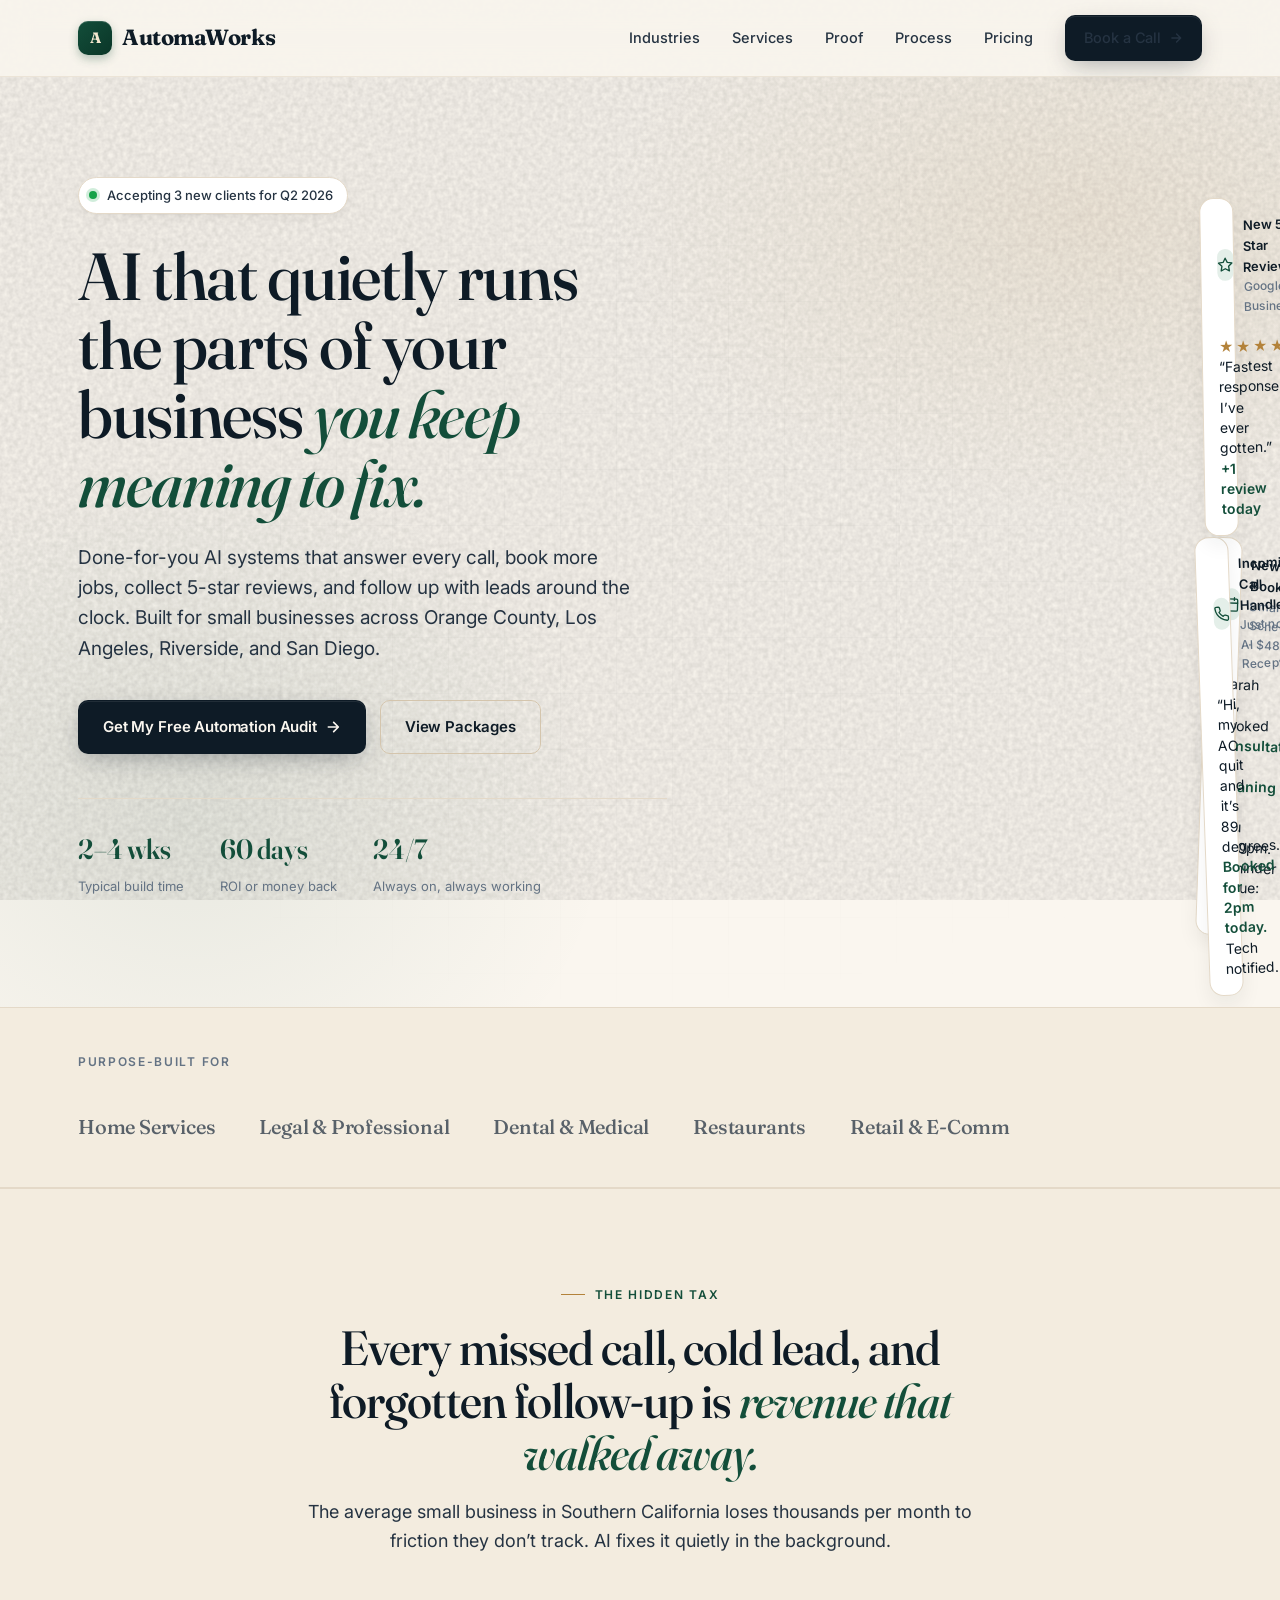
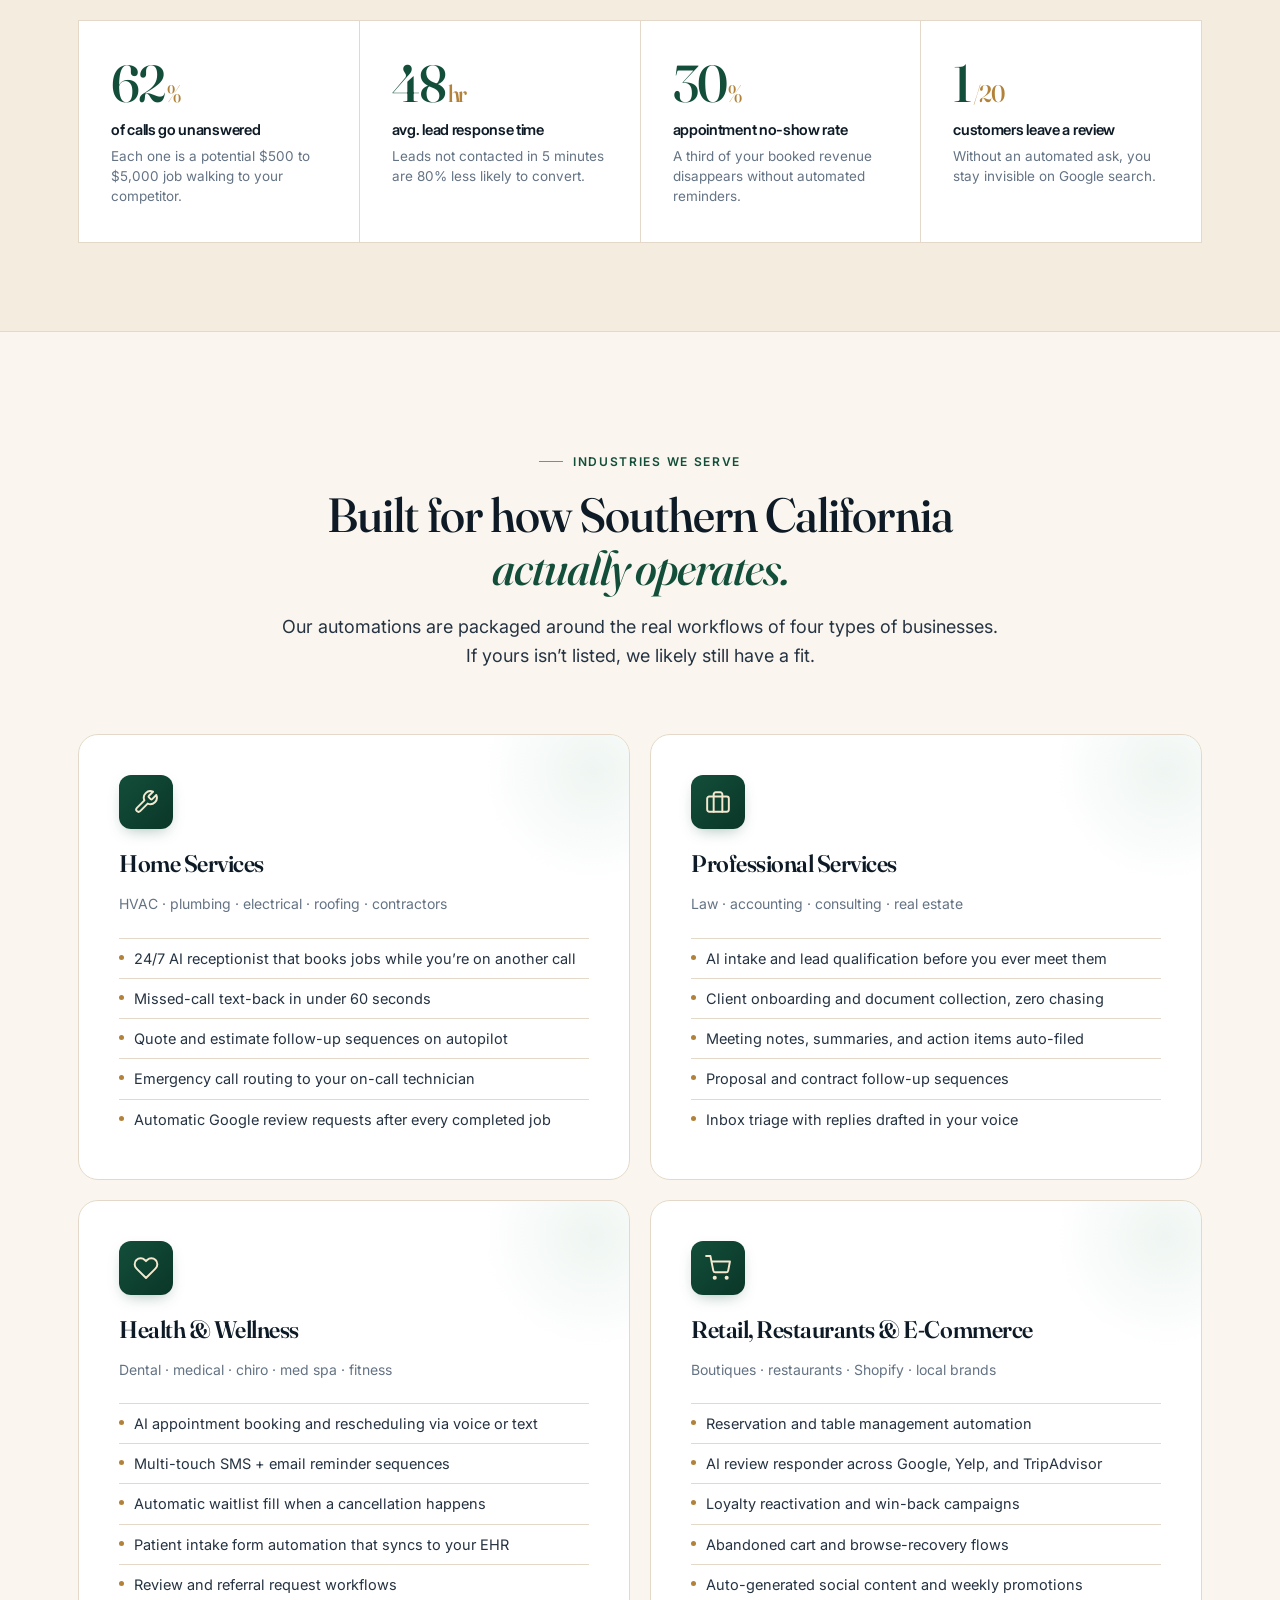
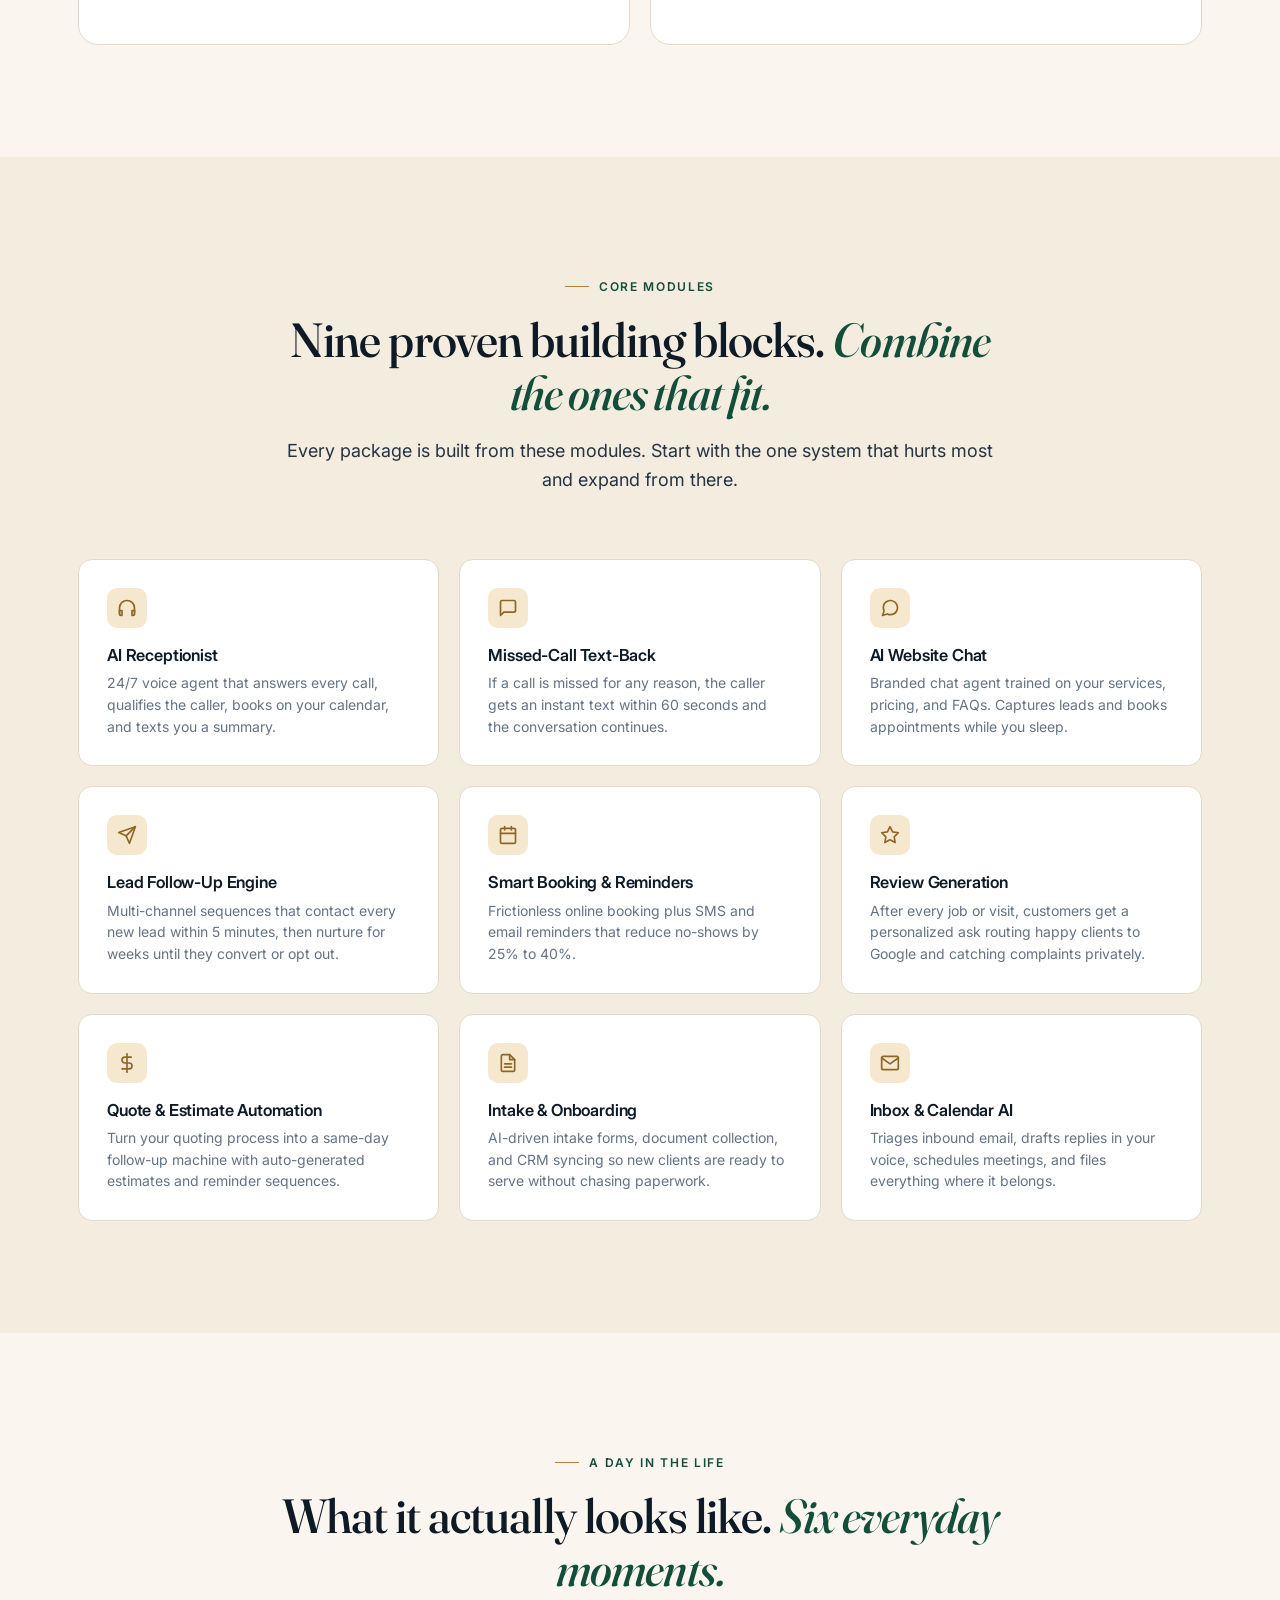
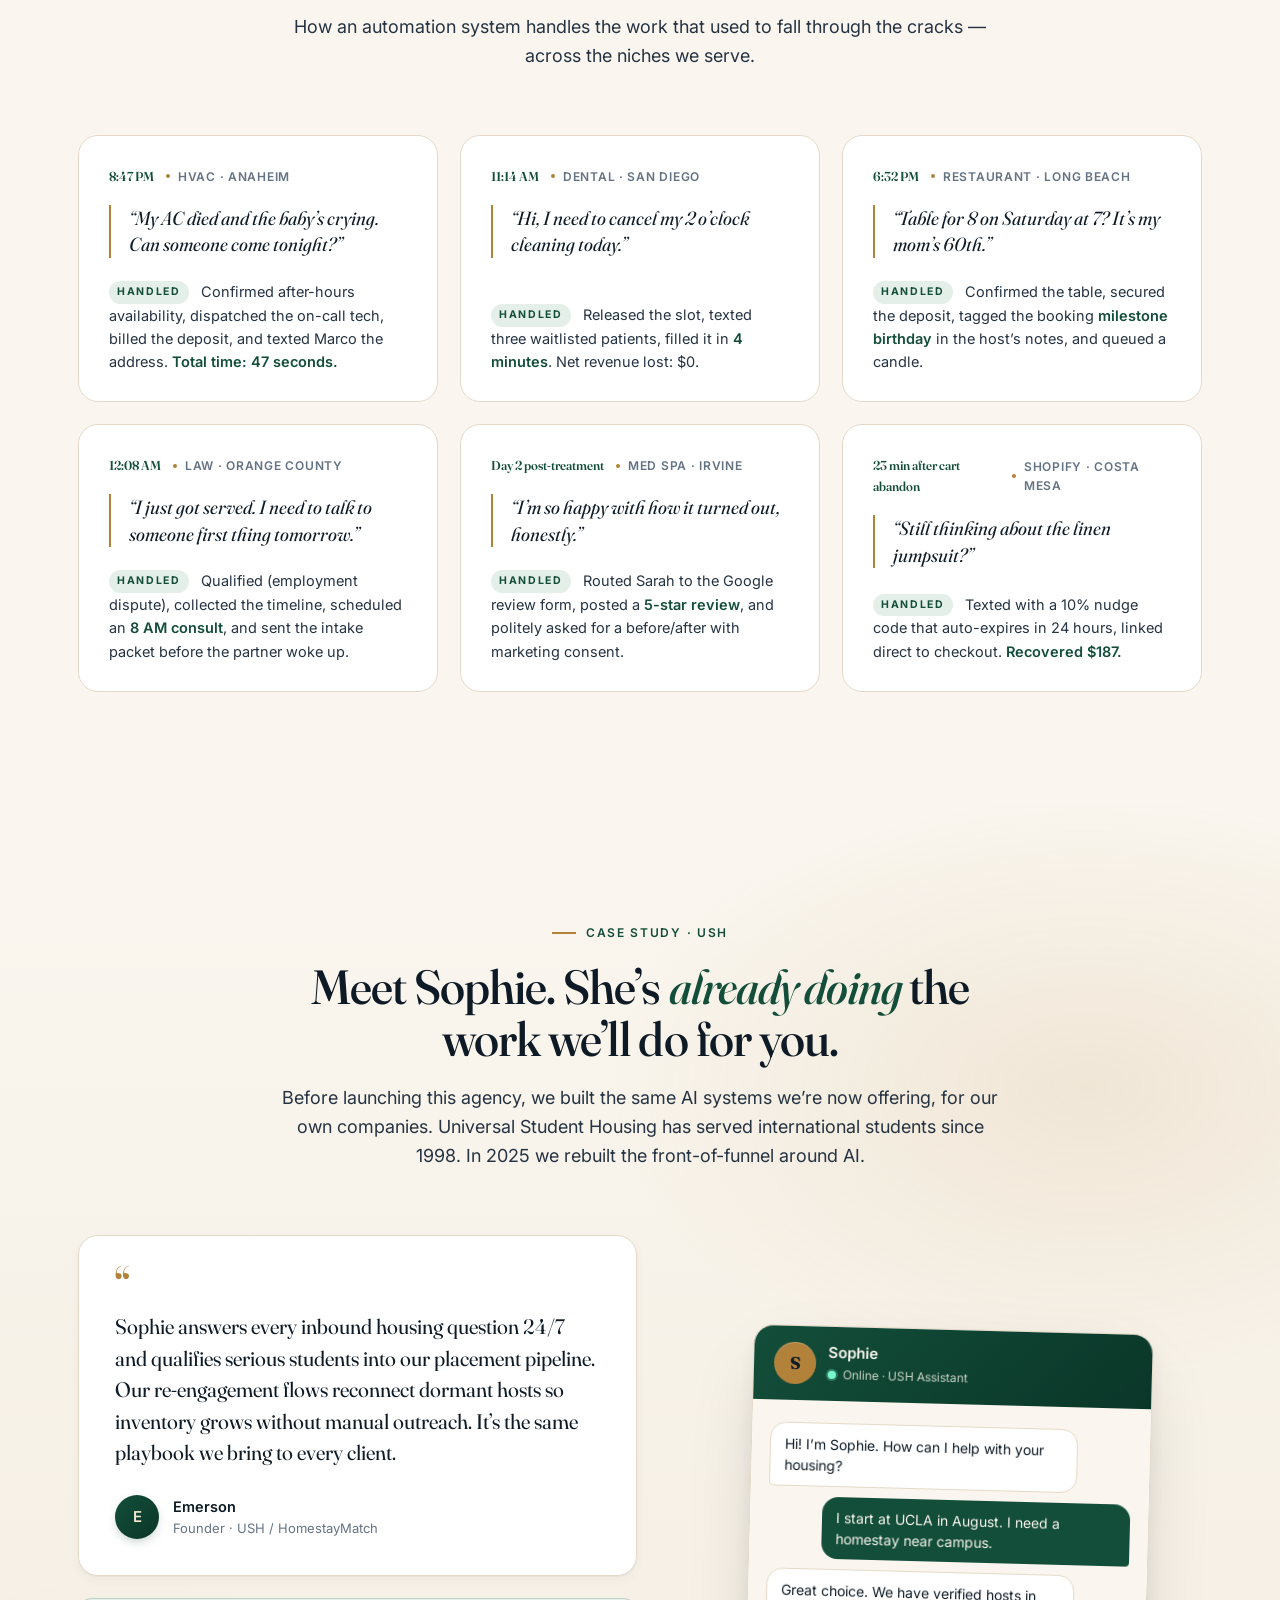
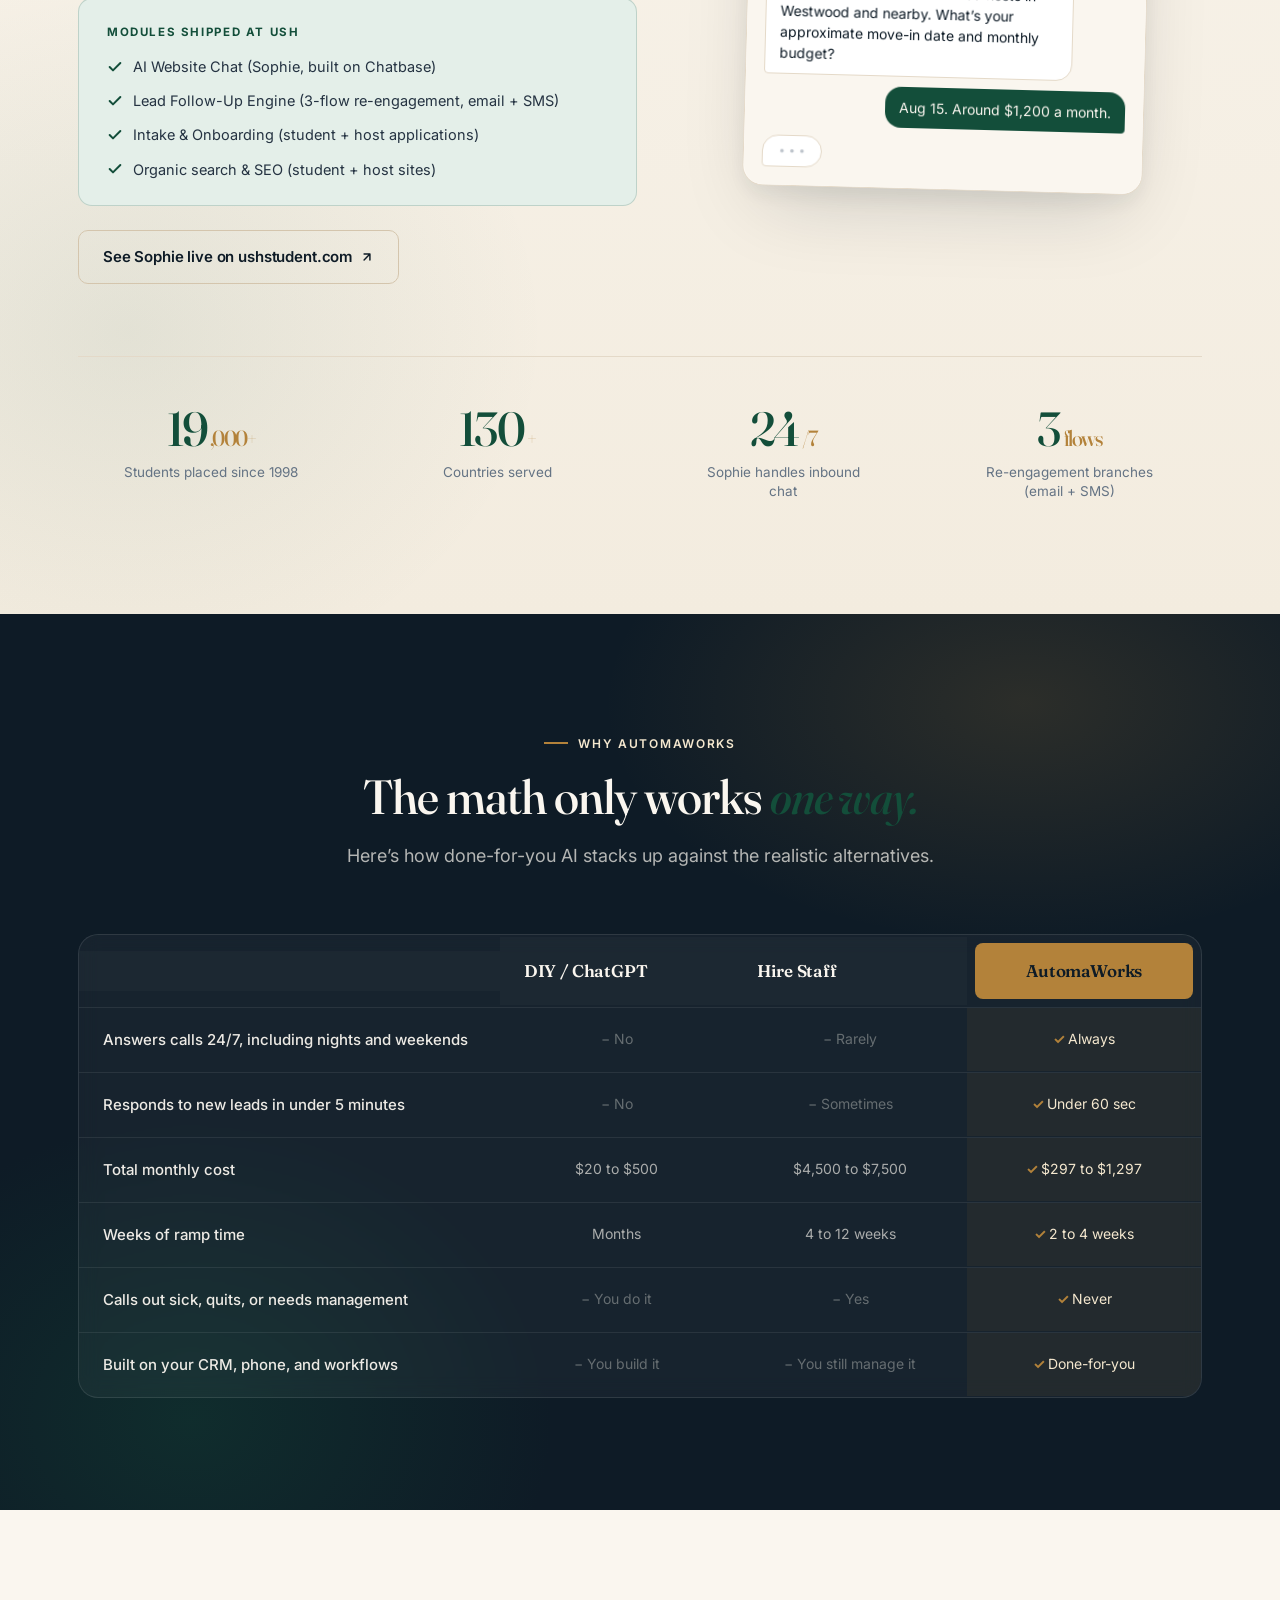
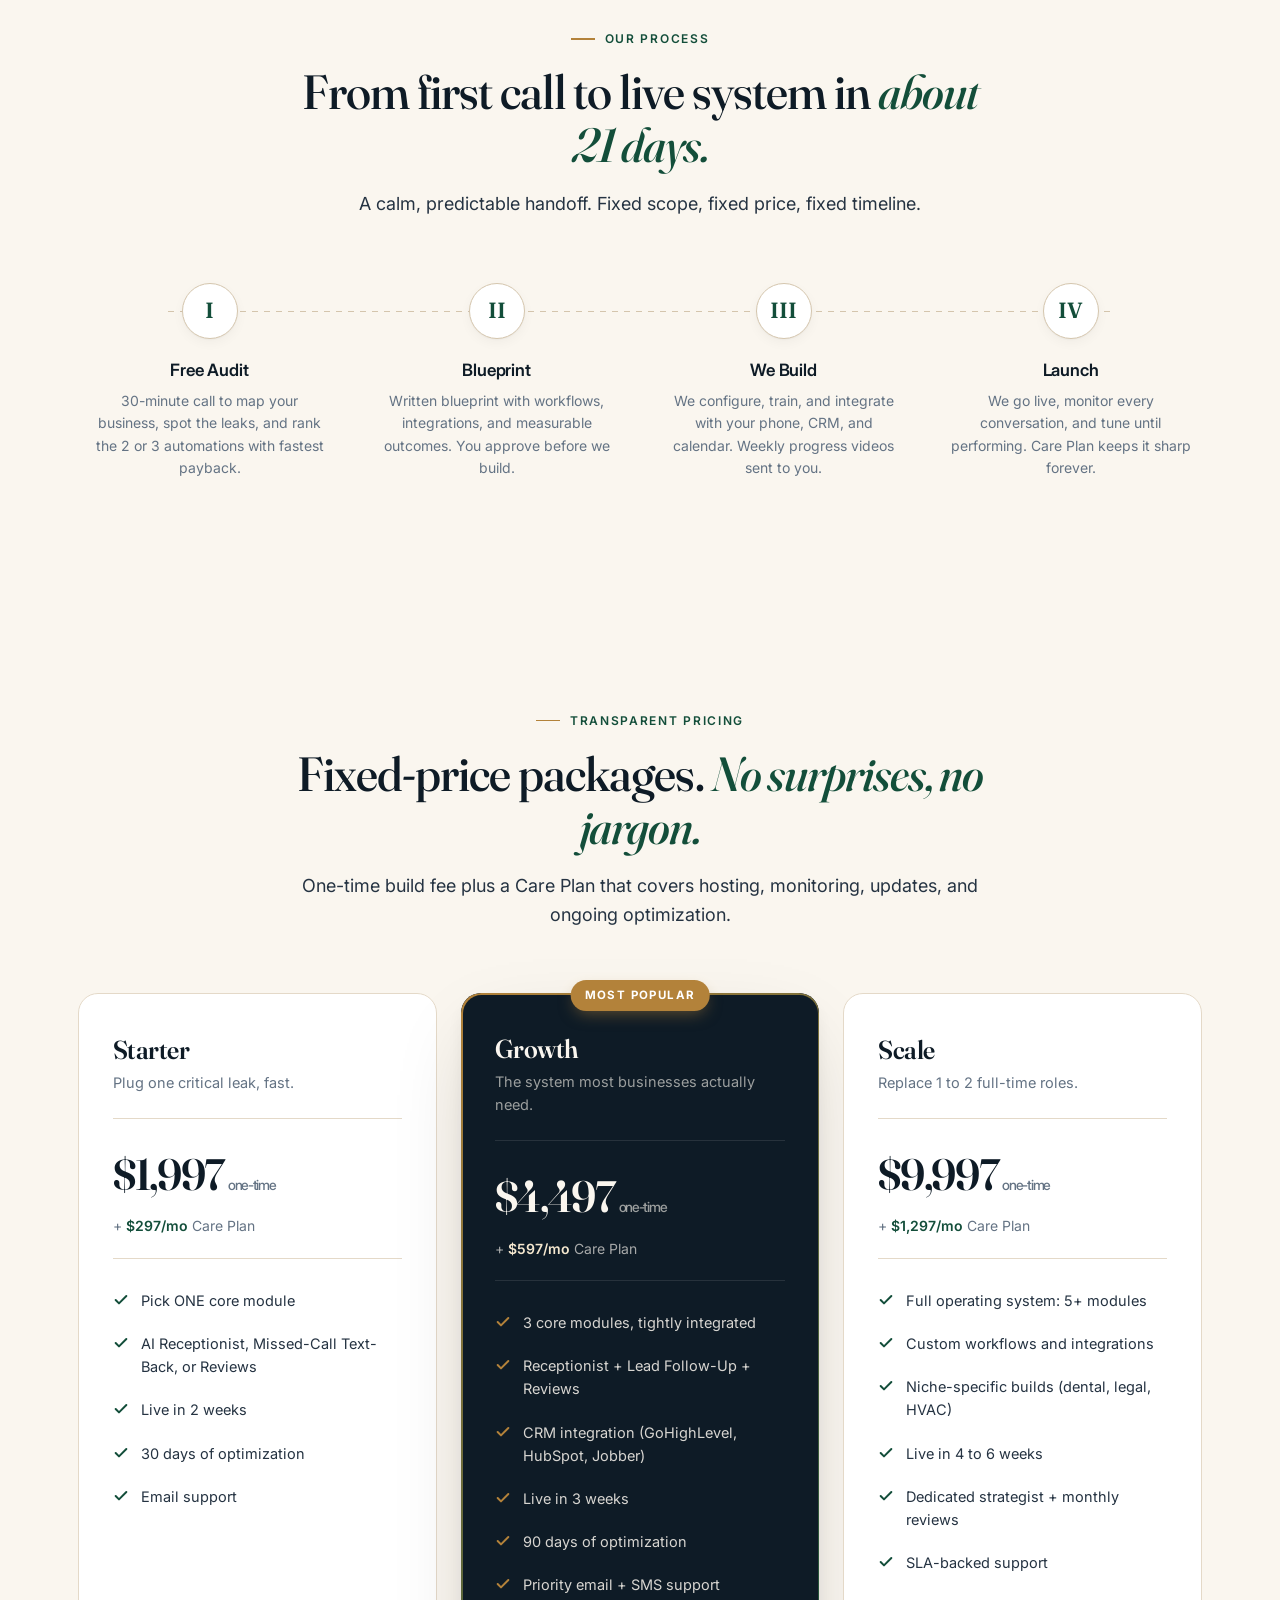
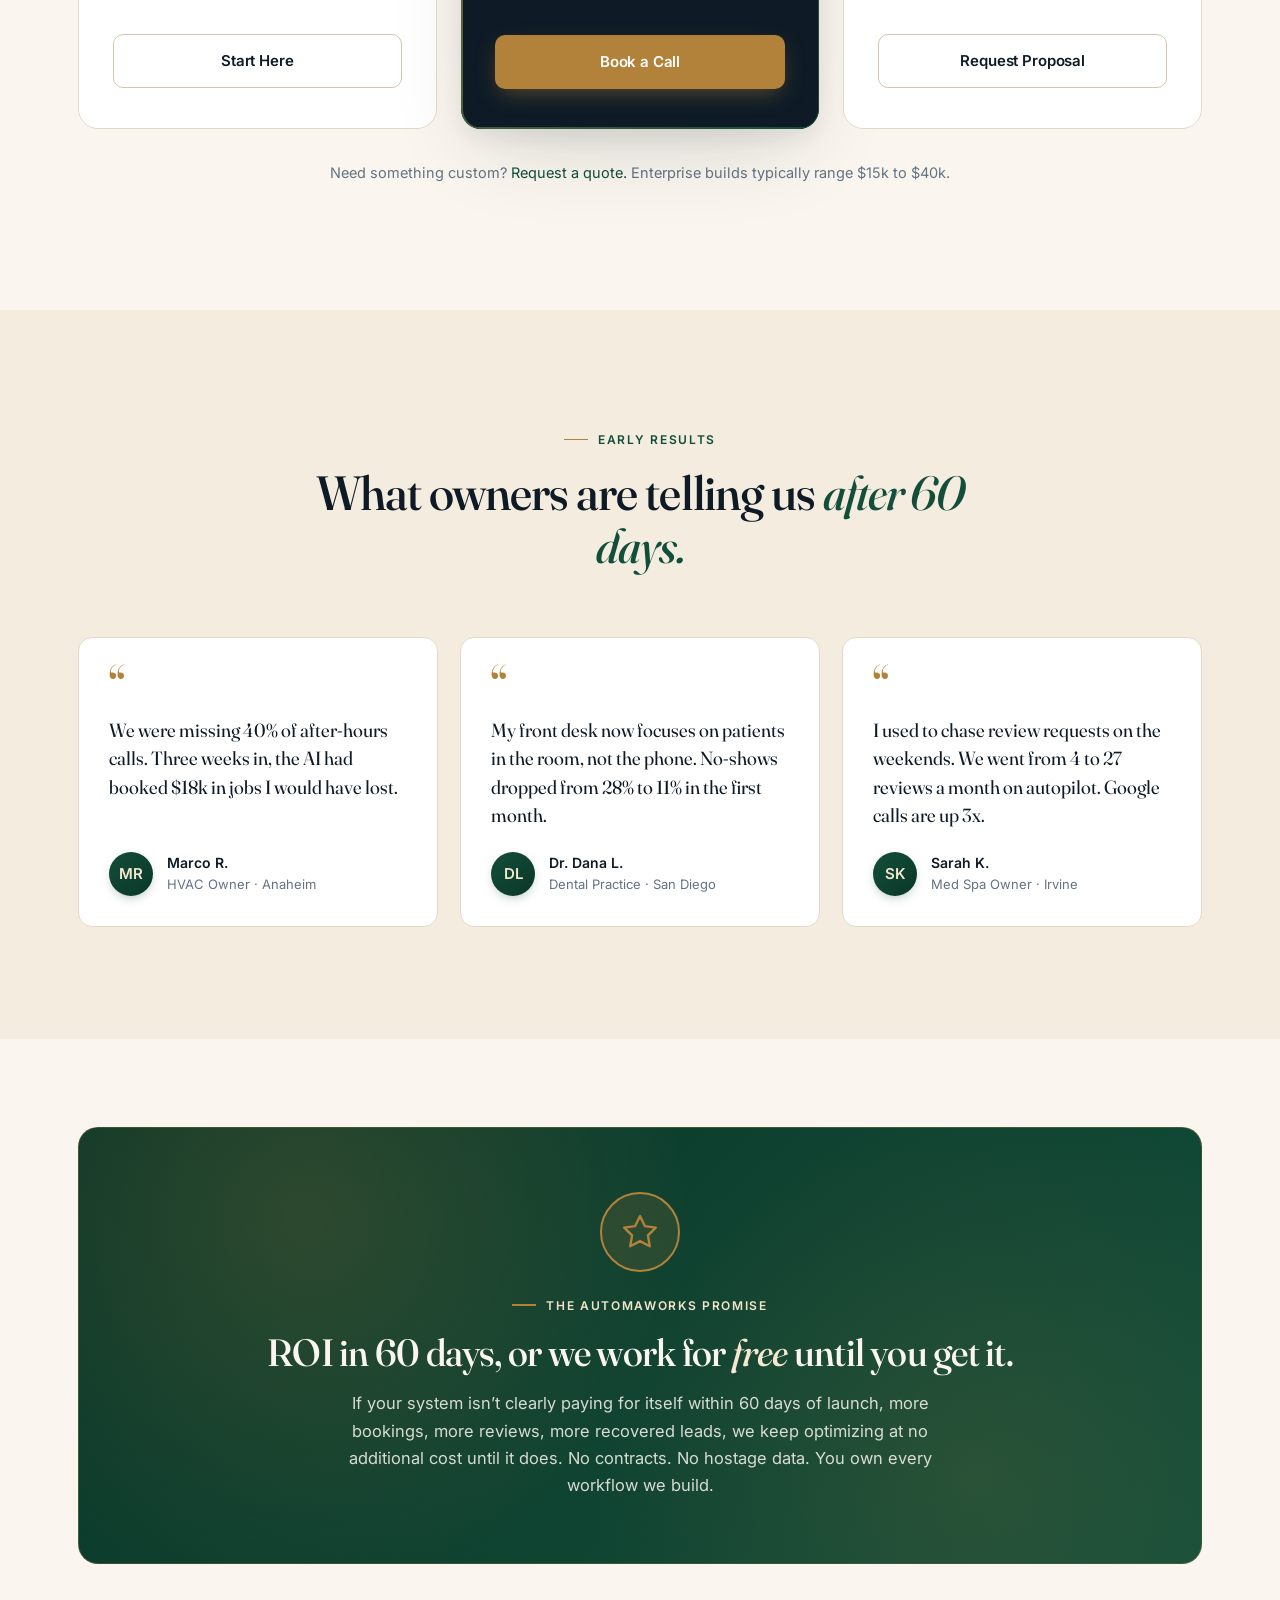
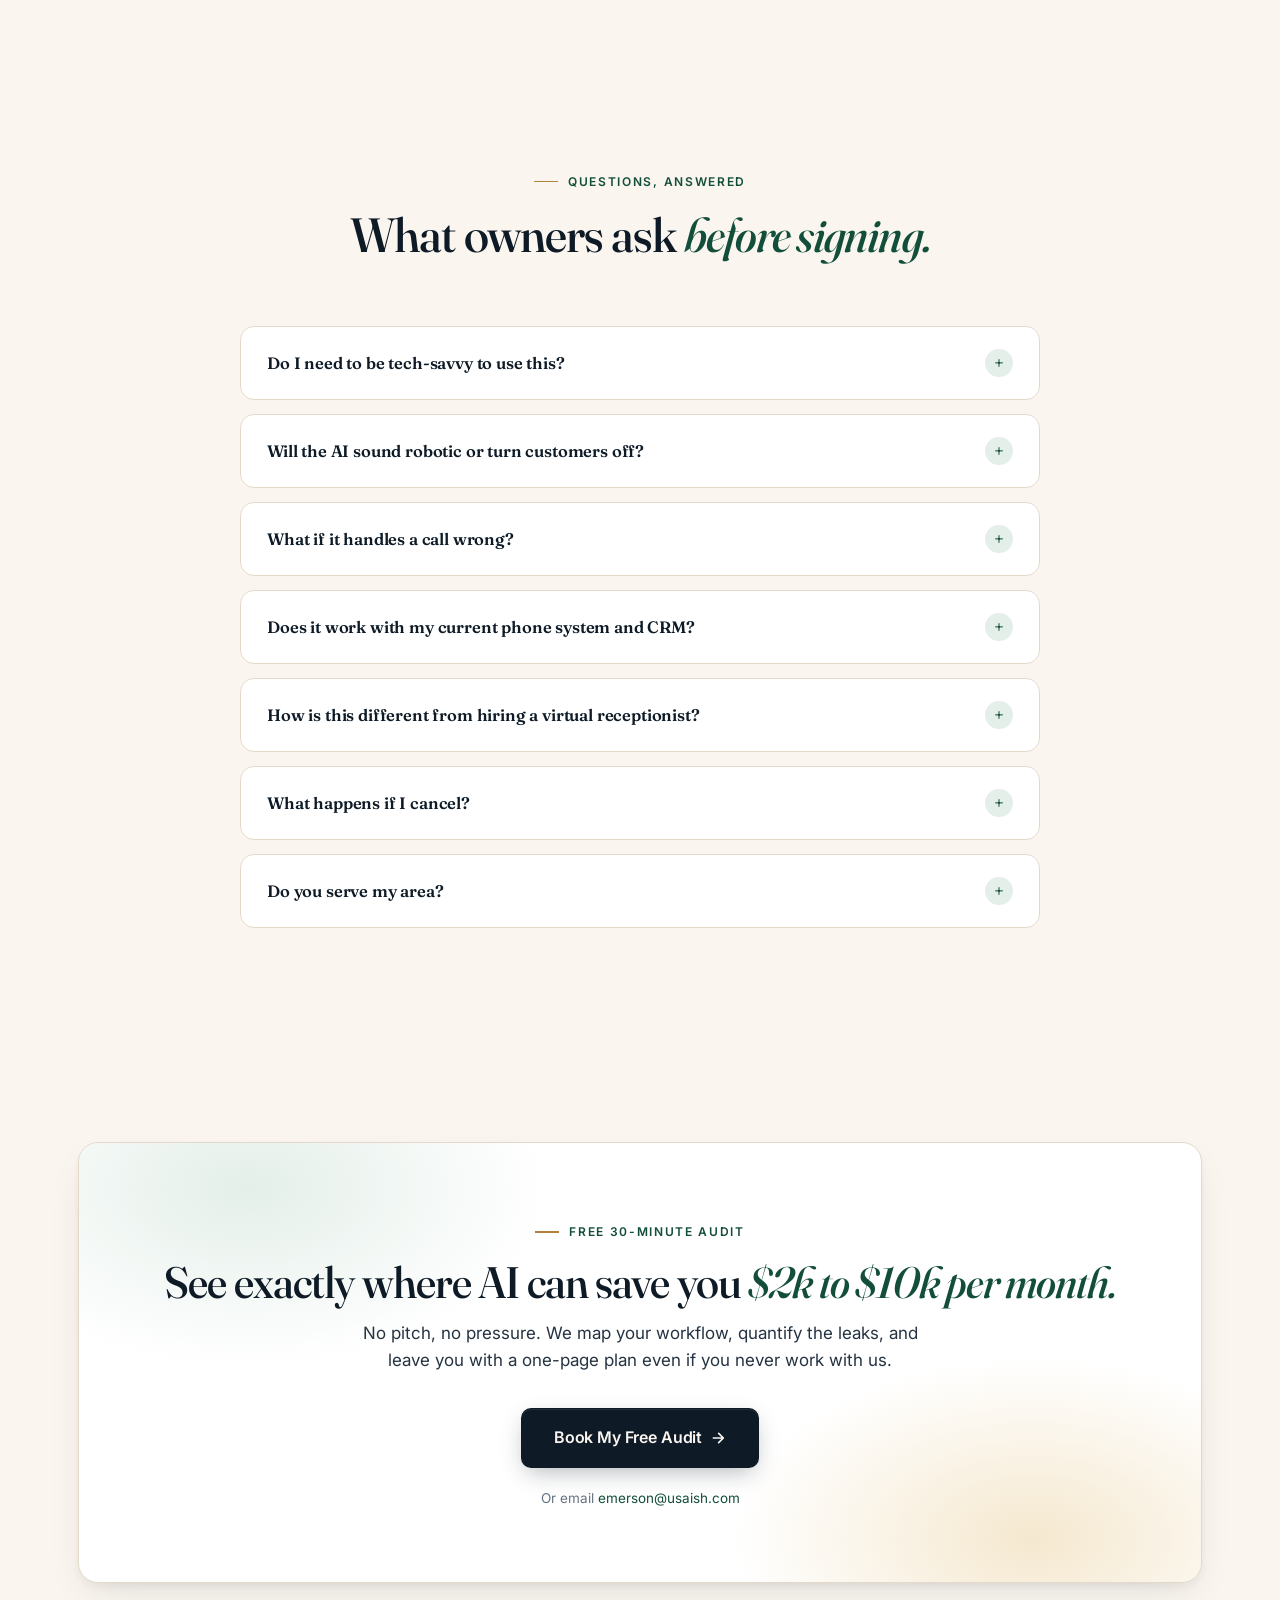
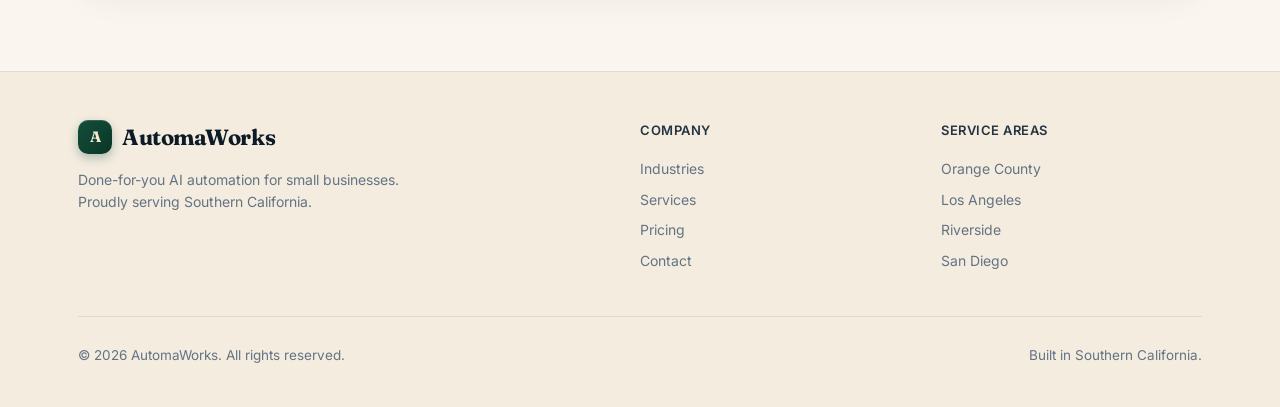
==== index.html @ 9d49309d "Add files via upload" ====
<!DOCTYPE html>
<html lang="en" class="no-js">
<head>
<meta charset="UTF-8">
<meta name="viewport" content="width=device-width, initial-scale=1.0">

<title>AI Automation for Small Business | Orange County, LA, San Diego | AutomaWorks</title>
<meta name="description" content="Done-for-you AI automation for small businesses across Southern California. Never miss a call, book more jobs, collect 5-star reviews. Free automation audit.">
<meta name="robots" content="index, follow">
<meta name="author" content="AutomaWorks">
<meta name="theme-color" content="#faf6ef">
<link rel="canonical" href="https://automaworks.ai/">

<meta property="og:type" content="website">
<meta property="og:title" content="AI Automation for Small Business | AutomaWorks">
<meta property="og:description" content="Done-for-you AI automation for small businesses across Southern California. Never miss a call, book more jobs, collect 5-star reviews. Free automation audit.">
<meta property="og:image" content="https://automaworks.ai/assets/img/og-image.jpg">
<meta property="og:image:width" content="1200">
<meta property="og:image:height" content="630">
<meta property="og:url" content="https://automaworks.ai/">
<meta property="og:site_name" content="AutomaWorks">
<meta name="twitter:card" content="summary_large_image">
<meta name="twitter:title" content="AI Automation for Small Business | AutomaWorks">
<meta name="twitter:description" content="Done-for-you AI automation for small businesses across Southern California. Never miss a call, book more jobs, collect 5-star reviews.">
<meta name="twitter:image" content="https://automaworks.ai/assets/img/og-image.jpg">

<link rel="icon" href="/assets/img/favicon.ico" sizes="any">
<link rel="icon" href="/assets/img/icon-192.png" type="image/png" sizes="192x192">
<link rel="apple-touch-icon" href="/assets/img/apple-touch-icon.png">
<link rel="manifest" href="/site.webmanifest">

<script>document.documentElement.classList.replace('no-js','js');</script>

<link rel="preconnect" href="https://fonts.googleapis.com">
<link rel="preconnect" href="https://fonts.gstatic.com" crossorigin>
<link href="https://fonts.googleapis.com/css2?family=Fraunces:opsz,wght@9..144,400;9..144,500;9..144,600;9..144,700;9..144,800;9..144,900&family=Inter:wght@400;500;600;700&display=swap" rel="stylesheet">
<link rel="stylesheet" href="/assets/css/styles.css">

<script type="application/ld+json">
{
  "@context": "https://schema.org",
  "@type": "ProfessionalService",
  "name": "AutomaWorks",
  "description": "Done-for-you AI automation for small businesses in Southern California.",
  "url": "https://automaworks.ai/",
  "email": "emerson@usaish.com",
  "image": "https://automaworks.ai/assets/img/og-image.jpg",
  "priceRange": "$$",
  "areaServed": [
    {"@type": "AdministrativeArea", "name": "Orange County"},
    {"@type": "AdministrativeArea", "name": "Los Angeles"},
    {"@type": "AdministrativeArea", "name": "Riverside"},
    {"@type": "AdministrativeArea", "name": "San Diego"}
  ],
  "founder": {"@type": "Person", "name": "Emerson"},
  "sameAs": ["https://ushstudent.com"]
}
</script>

<script type="application/ld+json">
{
  "@context": "https://schema.org",
  "@type": "FAQPage",
  "mainEntity": [
    {"@type": "Question", "name": "Do I need to be tech-savvy to use this?", "acceptedAnswer": {"@type": "Answer", "text": "No. We handle the entire build. You get a short training video, a dashboard, and a human to call when you need us. Most clients never touch the back end."}},
    {"@type": "Question", "name": "Will the AI sound robotic or turn customers off?", "acceptedAnswer": {"@type": "Answer", "text": "Today's voice AI is nearly indistinguishable from a human for short, focused calls. We train the agent on your scripts, tone, and services so it sounds like your front desk, not a call center."}},
    {"@type": "Question", "name": "What if it handles a call wrong?", "acceptedAnswer": {"@type": "Answer", "text": "Every call is recorded, transcribed, and reviewed by us during your first 30 to 90 days. We flag anything off and retrain on the spot. You keep a one-click override to route to a human."}},
    {"@type": "Question", "name": "Does it work with my current phone system and CRM?", "acceptedAnswer": {"@type": "Answer", "text": "Almost certainly yes. We integrate with Jobber, Housecall Pro, ServiceTitan, GoHighLevel, HubSpot, Salesforce, Dentrix, Clio, OpenDental, Shopify, Square, Toast, and 2,000+ other tools via Zapier and Make."}},
    {"@type": "Question", "name": "How is this different from hiring a virtual receptionist?", "acceptedAnswer": {"@type": "Answer", "text": "A virtual receptionist costs $800 to $2,500 per month, takes breaks, and can't follow up on leads or process documents. Our AI answers every call 24/7, handles thousands of conversations simultaneously, and runs the rest of your back office at the same time."}},
    {"@type": "Question", "name": "What happens if I cancel?", "acceptedAnswer": {"@type": "Answer", "text": "Cancel the Care Plan any time with 30 days' notice. The automations you paid to build are yours. We hand over the accounts, workflows, and data. No hostages."}},
    {"@type": "Question", "name": "Do you serve my area?", "acceptedAnswer": {"@type": "Answer", "text": "Yes. We serve Orange County, Los Angeles, Riverside / Inland Empire, and San Diego in person. Remote clients nationwide welcome."}}
  ]
}
</script>

<script async src="https://www.googletagmanager.com/gtag/js?id=G-XXXXXXXXXX"></script>
<script>
  window.dataLayer = window.dataLayer || [];
  function gtag(){dataLayer.push(arguments);}
  gtag('js', new Date());
  gtag('config', 'G-XXXXXXXXXX');
</script>
</head>
<body>

<a class="skip-link" href="#main">Skip to main content</a>

<nav class="nav" aria-label="Primary">
  <div class="container nav-inner">
    <a href="#" class="logo" aria-label="AutomaWorks home">
      <span class="logo-mark" aria-hidden="true">A</span>
      <span>AutomaWorks</span>
    </a>
    <div class="nav-links">
      <a href="#niches">Industries</a>
      <a href="#services">Services</a>
      <a href="#proof">Proof</a>
      <a href="#how">Process</a>
      <a href="#pricing">Pricing</a>
      <a href="https://calendly.com/emerson-automaworks/30min" class="btn btn-primary btn-sm" data-cta="nav_book_call" target="_blank" rel="noopener">
        Book a Call
        <svg class="arr" width="14" height="14" viewBox="0 0 24 24" fill="none" stroke="currentColor" stroke-width="2.5" stroke-linecap="round" stroke-linejoin="round" aria-hidden="true" focusable="false"><path d="M5 12h14M13 5l7 7-7 7"/></svg>
      </a>
    </div>
  </div>
</nav>

<main id="main">

<header class="hero">
  <div class="hero-bg" aria-hidden="true"></div>
  <div class="hero-grid" aria-hidden="true"></div>
  <div class="container">
    <div class="hero-inner">
      <div class="hero-copy">
        <div class="hero-badge">
          <span class="dot" aria-hidden="true"></span>
          <span>Accepting 3 new clients for Q2 2026</span>
        </div>
        <h1>AI that quietly runs the parts of your business <em>you keep meaning to fix.</em></h1>
        <p class="lead">Done-for-you AI systems that answer every call, book more jobs, collect 5-star reviews, and follow up with leads around the clock. Built for small businesses across Orange County, Los Angeles, Riverside, and San Diego.</p>
        <div class="hero-cta">
          <a href="https://calendly.com/emerson-automaworks/30min" class="btn btn-primary" data-cta="hero_audit" target="_blank" rel="noopener">
            Get My Free Automation Audit
            <svg class="arr" width="16" height="16" viewBox="0 0 24 24" fill="none" stroke="currentColor" stroke-width="2.5" stroke-linecap="round" stroke-linejoin="round" aria-hidden="true" focusable="false"><path d="M5 12h14M13 5l7 7-7 7"/></svg>
          </a>
          <a href="#pricing" class="btn btn-ghost" data-cta="hero_view_packages">View Packages</a>
        </div>
        <div class="hero-meta">
          <div class="item">
            <div class="num">2&ndash;4 wks</div>
            <div class="label">Typical build time</div>
          </div>
          <div class="item">
            <div class="num">60 days</div>
            <div class="label">ROI or money back</div>
          </div>
          <div class="item">
            <div class="num">24/7</div>
            <div class="label">Always on, always working</div>
          </div>
        </div>
      </div>

      <div class="hero-visual" aria-hidden="true">
        <div class="hero-card call">
          <div class="card-head">
            <div class="ic">
              <svg width="16" height="16" viewBox="0 0 24 24" fill="none" stroke="currentColor" stroke-width="2" stroke-linecap="round" stroke-linejoin="round"><path d="M22 16.92v3a2 2 0 0 1-2.18 2 19.79 19.79 0 0 1-8.63-3.07 19.5 19.5 0 0 1-6-6 19.79 19.79 0 0 1-3.07-8.67A2 2 0 0 1 4.11 2h3a2 2 0 0 1 2 1.72 12.84 12.84 0 0 0 .7 2.81 2 2 0 0 1-.45 2.11L8.09 9.91a16 16 0 0 0 6 6l1.27-1.27a2 2 0 0 1 2.11-.45 12.84 12.84 0 0 0 2.81.7A2 2 0 0 1 22 16.92z"/></svg>
            </div>
            <div>
              <div class="card-title">Incoming Call Handled</div>
              <div class="tt">Just now &middot; AI Receptionist</div>
            </div>
          </div>
          <div class="card-body">
            &ldquo;Hi, my AC quit and it&rsquo;s 89 degrees.&rdquo; <strong>Booked for 2pm today.</strong> Tech notified.
          </div>
        </div>

        <div class="hero-card booking">
          <div class="card-head">
            <div class="ic">
              <svg width="16" height="16" viewBox="0 0 24 24" fill="none" stroke="currentColor" stroke-width="2" stroke-linecap="round" stroke-linejoin="round"><rect x="3" y="4" width="18" height="18" rx="2" ry="2"/><line x1="16" y1="2" x2="16" y2="6"/><line x1="8" y1="2" x2="8" y2="6"/><line x1="3" y1="10" x2="21" y2="10"/></svg>
            </div>
            <div>
              <div class="card-title">New Booking</div>
              <div class="tt">Smart Scheduler &middot; $480</div>
            </div>
          </div>
          <div class="card-body">
            Sarah M. booked <strong>consultation + cleaning</strong> for Thu 3:00pm. Reminder queue: 2.
          </div>
        </div>

        <div class="hero-card review">
          <div class="card-head">
            <div class="ic">
              <svg width="16" height="16" viewBox="0 0 24 24" fill="none" stroke="currentColor" stroke-width="2" stroke-linecap="round" stroke-linejoin="round"><polygon points="12 2 15.09 8.26 22 9.27 17 14.14 18.18 21.02 12 17.77 5.82 21.02 7 14.14 2 9.27 8.91 8.26 12 2"/></svg>
            </div>
            <div>
              <div class="card-title">New 5-Star Review</div>
              <div class="tt">Google Business</div>
            </div>
          </div>
          <div class="card-body">
            <div class="stars">&#9733;&#9733;&#9733;&#9733;&#9733;</div>
            &ldquo;Fastest response I&rsquo;ve ever gotten.&rdquo; <strong>+1 review today</strong>
          </div>
        </div>
      </div>
    </div>
  </div>
</header>

<section class="trust-bar" aria-label="Industries served">
  <div class="container">
    <div class="trust-inner">
      <div class="trust-label">Purpose-built for</div>
      <div class="trust-logos">
        <span>Home Services</span>
        <span>Legal &amp; Professional</span>
        <span>Dental &amp; Medical</span>
        <span>Restaurants</span>
        <span>Retail &amp; E-Comm</span>
      </div>
    </div>
  </div>
</section>

<section class="stats-section tight" aria-labelledby="stats-h">
  <div class="container">
    <div class="section-head reveal">
      <div class="eyebrow">The Hidden Tax</div>
      <h2 id="stats-h">Every missed call, cold lead, and forgotten follow-up is <em>revenue that walked away.</em></h2>
      <p>The average small business in Southern California loses thousands per month to friction they don&rsquo;t track. AI fixes it quietly in the background.</p>
    </div>
    <div class="stat-grid reveal">
      <div class="stat">
        <div class="big">62<small>%</small></div>
        <h3>of calls go unanswered</h3>
        <p>Each one is a potential $500 to $5,000 job walking to your competitor.</p>
      </div>
      <div class="stat">
        <div class="big">48<small>hr</small></div>
        <h3>avg. lead response time</h3>
        <p>Leads not contacted in 5 minutes are 80% less likely to convert.</p>
      </div>
      <div class="stat">
        <div class="big">30<small>%</small></div>
        <h3>appointment no-show rate</h3>
        <p>A third of your booked revenue disappears without automated reminders.</p>
      </div>
      <div class="stat">
        <div class="big">1<small>/20</small></div>
        <h3>customers leave a review</h3>
        <p>Without an automated ask, you stay invisible on Google search.</p>
      </div>
    </div>
  </div>
</section>

<section id="niches" aria-labelledby="niches-h">
  <div class="container">
    <div class="section-head reveal">
      <div class="eyebrow">Industries We Serve</div>
      <h2 id="niches-h">Built for how Southern California <em>actually operates.</em></h2>
      <p>Our automations are packaged around the real workflows of four types of businesses. If yours isn&rsquo;t listed, we likely still have a fit.</p>
    </div>
    <div class="niche-grid">
      <article class="niche reveal">
        <div class="niche-icon" aria-hidden="true">
          <svg width="26" height="26" viewBox="0 0 24 24" fill="none" stroke="currentColor" stroke-width="1.8" stroke-linecap="round" stroke-linejoin="round"><path d="M14.7 6.3a1 1 0 0 0 0 1.4l1.6 1.6a1 1 0 0 0 1.4 0l3.77-3.77a6 6 0 0 1-7.94 7.94l-6.91 6.91a2.12 2.12 0 0 1-3-3l6.91-6.91a6 6 0 0 1 7.94-7.94l-3.76 3.76z"/></svg>
        </div>
        <h3>Home Services</h3>
        <p class="tag">HVAC &middot; plumbing &middot; electrical &middot; roofing &middot; contractors</p>
        <ul>
          <li>24/7 AI receptionist that books jobs while you&rsquo;re on another call</li>
          <li>Missed-call text-back in under 60 seconds</li>
          <li>Quote and estimate follow-up sequences on autopilot</li>
          <li>Emergency call routing to your on-call technician</li>
          <li>Automatic Google review requests after every completed job</li>
        </ul>
      </article>
      <article class="niche reveal">
        <div class="niche-icon" aria-hidden="true">
          <svg width="26" height="26" viewBox="0 0 24 24" fill="none" stroke="currentColor" stroke-width="1.8" stroke-linecap="round" stroke-linejoin="round"><rect x="2" y="7" width="20" height="14" rx="2" ry="2"/><path d="M16 21V5a2 2 0 0 0-2-2h-4a2 2 0 0 0-2 2v16"/></svg>
        </div>
        <h3>Professional Services</h3>
        <p class="tag">Law &middot; accounting &middot; consulting &middot; real estate</p>
        <ul>
          <li>AI intake and lead qualification before you ever meet them</li>
          <li>Client onboarding and document collection, zero chasing</li>
          <li>Meeting notes, summaries, and action items auto-filed</li>
          <li>Proposal and contract follow-up sequences</li>
          <li>Inbox triage with replies drafted in your voice</li>
        </ul>
      </article>
      <article class="niche reveal">
        <div class="niche-icon" aria-hidden="true">
          <svg width="26" height="26" viewBox="0 0 24 24" fill="none" stroke="currentColor" stroke-width="1.8" stroke-linecap="round" stroke-linejoin="round"><path d="M20.84 4.61a5.5 5.5 0 0 0-7.78 0L12 5.67l-1.06-1.06a5.5 5.5 0 0 0-7.78 7.78l1.06 1.06L12 21.23l7.78-7.78 1.06-1.06a5.5 5.5 0 0 0 0-7.78z"/></svg>
        </div>
        <h3>Health &amp; Wellness</h3>
        <p class="tag">Dental &middot; medical &middot; chiro &middot; med spa &middot; fitness</p>
        <ul>
          <li>AI appointment booking and rescheduling via voice or text</li>
          <li>Multi-touch SMS + email reminder sequences</li>
          <li>Automatic waitlist fill when a cancellation happens</li>
          <li>Patient intake form automation that syncs to your EHR</li>
          <li>Review and referral request workflows</li>
        </ul>
      </article>
      <article class="niche reveal">
        <div class="niche-icon" aria-hidden="true">
          <svg width="26" height="26" viewBox="0 0 24 24" fill="none" stroke="currentColor" stroke-width="1.8" stroke-linecap="round" stroke-linejoin="round"><circle cx="9" cy="21" r="1"/><circle cx="20" cy="21" r="1"/><path d="M1 1h4l2.68 13.39a2 2 0 0 0 2 1.61h9.72a2 2 0 0 0 2-1.61L23 6H6"/></svg>
        </div>
        <h3>Retail, Restaurants &amp; E-Commerce</h3>
        <p class="tag">Boutiques &middot; restaurants &middot; Shopify &middot; local brands</p>
        <ul>
          <li>Reservation and table management automation</li>
          <li>AI review responder across Google, Yelp, and TripAdvisor</li>
          <li>Loyalty reactivation and win-back campaigns</li>
          <li>Abandoned cart and browse-recovery flows</li>
          <li>Auto-generated social content and weekly promotions</li>
        </ul>
      </article>
    </div>
  </div>
</section>

<section id="services" class="services-section" aria-labelledby="services-h">
  <div class="container">
    <div class="section-head reveal">
      <div class="eyebrow">Core Modules</div>
      <h2 id="services-h">Nine proven building blocks. <em>Combine the ones that fit.</em></h2>
      <p>Every package is built from these modules. Start with the one system that hurts most and expand from there.</p>
    </div>
    <div class="svc-grid">
      <article class="svc reveal">
        <div class="svc-icon" aria-hidden="true"><svg width="20" height="20" viewBox="0 0 24 24" fill="none" stroke="currentColor" stroke-width="2" stroke-linecap="round" stroke-linejoin="round"><path d="M3 18v-6a9 9 0 0 1 18 0v6"/><path d="M21 19a2 2 0 0 1-2 2h-1v-6h3zM3 19a2 2 0 0 0 2 2h1v-6H3z"/></svg></div>
        <h4>AI Receptionist</h4>
        <p>24/7 voice agent that answers every call, qualifies the caller, books on your calendar, and texts you a summary.</p>
      </article>
      <article class="svc reveal">
        <div class="svc-icon" aria-hidden="true"><svg width="20" height="20" viewBox="0 0 24 24" fill="none" stroke="currentColor" stroke-width="2" stroke-linecap="round" stroke-linejoin="round"><path d="M21 15a2 2 0 0 1-2 2H7l-4 4V5a2 2 0 0 1 2-2h14a2 2 0 0 1 2 2z"/></svg></div>
        <h4>Missed-Call Text-Back</h4>
        <p>If a call is missed for any reason, the caller gets an instant text within 60 seconds and the conversation continues.</p>
      </article>
      <article class="svc reveal">
        <div class="svc-icon" aria-hidden="true"><svg width="20" height="20" viewBox="0 0 24 24" fill="none" stroke="currentColor" stroke-width="2" stroke-linecap="round" stroke-linejoin="round"><path d="M21 11.5a8.38 8.38 0 0 1-.9 3.8 8.5 8.5 0 0 1-7.6 4.7 8.38 8.38 0 0 1-3.8-.9L3 21l1.9-5.7a8.38 8.38 0 0 1-.9-3.8 8.5 8.5 0 0 1 4.7-7.6 8.38 8.38 0 0 1 3.8-.9h.5a8.48 8.48 0 0 1 8 8v.5z"/></svg></div>
        <h4>AI Website Chat</h4>
        <p>Branded chat agent trained on your services, pricing, and FAQs. Captures leads and books appointments while you sleep.</p>
      </article>
      <article class="svc reveal">
        <div class="svc-icon" aria-hidden="true"><svg width="20" height="20" viewBox="0 0 24 24" fill="none" stroke="currentColor" stroke-width="2" stroke-linecap="round" stroke-linejoin="round"><line x1="22" y1="2" x2="11" y2="13"/><polygon points="22 2 15 22 11 13 2 9 22 2"/></svg></div>
        <h4>Lead Follow-Up Engine</h4>
        <p>Multi-channel sequences that contact every new lead within 5 minutes, then nurture for weeks until they convert or opt out.</p>
      </article>
      <article class="svc reveal">
        <div class="svc-icon" aria-hidden="true"><svg width="20" height="20" viewBox="0 0 24 24" fill="none" stroke="currentColor" stroke-width="2" stroke-linecap="round" stroke-linejoin="round"><rect x="3" y="4" width="18" height="18" rx="2" ry="2"/><line x1="16" y1="2" x2="16" y2="6"/><line x1="8" y1="2" x2="8" y2="6"/><line x1="3" y1="10" x2="21" y2="10"/></svg></div>
        <h4>Smart Booking &amp; Reminders</h4>
        <p>Frictionless online booking plus SMS and email reminders that reduce no-shows by 25% to 40%.</p>
      </article>
      <article class="svc reveal">
        <div class="svc-icon" aria-hidden="true"><svg width="20" height="20" viewBox="0 0 24 24" fill="none" stroke="currentColor" stroke-width="2" stroke-linecap="round" stroke-linejoin="round"><polygon points="12 2 15.09 8.26 22 9.27 17 14.14 18.18 21.02 12 17.77 5.82 21.02 7 14.14 2 9.27 8.91 8.26 12 2"/></svg></div>
        <h4>Review Generation</h4>
        <p>After every job or visit, customers get a personalized ask routing happy clients to Google and catching complaints privately.</p>
      </article>
      <article class="svc reveal">
        <div class="svc-icon" aria-hidden="true"><svg width="20" height="20" viewBox="0 0 24 24" fill="none" stroke="currentColor" stroke-width="2" stroke-linecap="round" stroke-linejoin="round"><line x1="12" y1="1" x2="12" y2="23"/><path d="M17 5H9.5a3.5 3.5 0 0 0 0 7h5a3.5 3.5 0 0 1 0 7H6"/></svg></div>
        <h4>Quote &amp; Estimate Automation</h4>
        <p>Turn your quoting process into a same-day follow-up machine with auto-generated estimates and reminder sequences.</p>
      </article>
      <article class="svc reveal">
        <div class="svc-icon" aria-hidden="true"><svg width="20" height="20" viewBox="0 0 24 24" fill="none" stroke="currentColor" stroke-width="2" stroke-linecap="round" stroke-linejoin="round"><path d="M14 2H6a2 2 0 0 0-2 2v16a2 2 0 0 0 2 2h12a2 2 0 0 0 2-2V8z"/><polyline points="14 2 14 8 20 8"/><line x1="16" y1="13" x2="8" y2="13"/><line x1="16" y1="17" x2="8" y2="17"/></svg></div>
        <h4>Intake &amp; Onboarding</h4>
        <p>AI-driven intake forms, document collection, and CRM syncing so new clients are ready to serve without chasing paperwork.</p>
      </article>
      <article class="svc reveal">
        <div class="svc-icon" aria-hidden="true"><svg width="20" height="20" viewBox="0 0 24 24" fill="none" stroke="currentColor" stroke-width="2" stroke-linecap="round" stroke-linejoin="round"><path d="M4 4h16c1.1 0 2 .9 2 2v12c0 1.1-.9 2-2 2H4c-1.1 0-2-.9-2-2V6c0-1.1.9-2 2-2z"/><polyline points="22,6 12,13 2,6"/></svg></div>
        <h4>Inbox &amp; Calendar AI</h4>
        <p>Triages inbound email, drafts replies in your voice, schedules meetings, and files everything where it belongs.</p>
      </article>
    </div>
  </div>
</section>

<section id="moments" class="moments-section" aria-labelledby="moments-h">
  <div class="container">
    <div class="section-head reveal">
      <div class="eyebrow">A Day in the Life</div>
      <h2 id="moments-h">What it actually looks like. <em>Six everyday moments.</em></h2>
      <p>How an automation system handles the work that used to fall through the cracks &mdash; across the niches we serve.</p>
    </div>
    <div class="moments-grid">
      <article class="moment reveal">
        <div class="moment-meta">
          <span class="moment-time">8:47 PM</span>
          <span class="moment-tag">HVAC &middot; Anaheim</span>
        </div>
        <blockquote>&ldquo;My AC died and the baby&rsquo;s crying. Can someone come tonight?&rdquo;</blockquote>
        <div class="moment-resolution">
          <span class="resolution-label">Handled</span>
          Confirmed after-hours availability, dispatched the on-call tech, billed the deposit, and texted Marco the address. <strong>Total time: 47 seconds.</strong>
        </div>
      </article>

      <article class="moment reveal">
        <div class="moment-meta">
          <span class="moment-time">11:14 AM</span>
          <span class="moment-tag">Dental &middot; San Diego</span>
        </div>
        <blockquote>&ldquo;Hi, I need to cancel my 2 o&rsquo;clock cleaning today.&rdquo;</blockquote>
        <div class="moment-resolution">
          <span class="resolution-label">Handled</span>
          Released the slot, texted three waitlisted patients, filled it in <strong>4 minutes</strong>. Net revenue lost: $0.
        </div>
      </article>

      <article class="moment reveal">
        <div class="moment-meta">
          <span class="moment-time">6:32 PM</span>
          <span class="moment-tag">Restaurant &middot; Long Beach</span>
        </div>
        <blockquote>&ldquo;Table for 8 on Saturday at 7? It&rsquo;s my mom&rsquo;s 60th.&rdquo;</blockquote>
        <div class="moment-resolution">
          <span class="resolution-label">Handled</span>
          Confirmed the table, secured the deposit, tagged the booking <strong>milestone birthday</strong> in the host&rsquo;s notes, and queued a candle.
        </div>
      </article>

      <article class="moment reveal">
        <div class="moment-meta">
          <span class="moment-time">12:08 AM</span>
          <span class="moment-tag">Law &middot; Orange County</span>
        </div>
        <blockquote>&ldquo;I just got served. I need to talk to someone first thing tomorrow.&rdquo;</blockquote>
        <div class="moment-resolution">
          <span class="resolution-label">Handled</span>
          Qualified (employment dispute), collected the timeline, scheduled an <strong>8 AM consult</strong>, and sent the intake packet before the partner woke up.
        </div>
      </article>

      <article class="moment reveal">
        <div class="moment-meta">
          <span class="moment-time">Day 2 post-treatment</span>
          <span class="moment-tag">Med Spa &middot; Irvine</span>
        </div>
        <blockquote>&ldquo;I&rsquo;m so happy with how it turned out, honestly.&rdquo;</blockquote>
        <div class="moment-resolution">
          <span class="resolution-label">Handled</span>
          Routed Sarah to the Google review form, posted a <strong>5-star review</strong>, and politely asked for a before/after with marketing consent.
        </div>
      </article>

      <article class="moment reveal">
        <div class="moment-meta">
          <span class="moment-time">23 min after cart abandon</span>
          <span class="moment-tag">Shopify &middot; Costa Mesa</span>
        </div>
        <blockquote>&ldquo;Still thinking about the linen jumpsuit?&rdquo;</blockquote>
        <div class="moment-resolution">
          <span class="resolution-label">Handled</span>
          Texted with a 10% nudge code that auto-expires in 24 hours, linked direct to checkout. <strong>Recovered $187.</strong>
        </div>
      </article>
    </div>
  </div>
</section>

<section id="proof" class="case-section" aria-labelledby="proof-h">
  <div class="case-bg" aria-hidden="true"></div>
  <div class="container">
    <div class="section-head reveal">
      <div class="eyebrow">Case Study &middot; USH</div>
      <h2 id="proof-h">Meet Sophie. She&rsquo;s <em>already doing</em> the work we&rsquo;ll do for you.</h2>
      <p>Before launching this agency, we built the same AI systems we&rsquo;re now offering, for our own companies. Universal Student Housing has served international students since 1998. In 2025 we rebuilt the front-of-funnel around AI.</p>
    </div>

    <div class="case-layout reveal">
      <div class="case-narrative">
        <div class="case-quote">
          <div class="quote-mark" aria-hidden="true">&ldquo;</div>
          <blockquote>Sophie answers every inbound housing question 24/7 and qualifies serious students into our placement pipeline. Our re-engagement flows reconnect dormant hosts so inventory grows without manual outreach. It&rsquo;s the same playbook we bring to every client.</blockquote>
          <div class="case-author">
            <div class="avatar" aria-hidden="true">E</div>
            <div>
              <div class="name">Emerson</div>
              <div class="role">Founder &middot; USH / HomestayMatch</div>
            </div>
          </div>
        </div>

        <div class="case-modules">
          <div class="module-label">Modules shipped at USH</div>
          <div class="module-list">
            <div class="module-item">
              <svg width="16" height="16" viewBox="0 0 24 24" fill="none" stroke="currentColor" stroke-width="3" stroke-linecap="round" stroke-linejoin="round" aria-hidden="true" focusable="false"><polyline points="20 6 9 17 4 12"/></svg>
              AI Website Chat (Sophie, built on Chatbase)
            </div>
            <div class="module-item">
              <svg width="16" height="16" viewBox="0 0 24 24" fill="none" stroke="currentColor" stroke-width="3" stroke-linecap="round" stroke-linejoin="round" aria-hidden="true" focusable="false"><polyline points="20 6 9 17 4 12"/></svg>
              Lead Follow-Up Engine (3-flow re-engagement, email + SMS)
            </div>
            <div class="module-item">
              <svg width="16" height="16" viewBox="0 0 24 24" fill="none" stroke="currentColor" stroke-width="3" stroke-linecap="round" stroke-linejoin="round" aria-hidden="true" focusable="false"><polyline points="20 6 9 17 4 12"/></svg>
              Intake &amp; Onboarding (student + host applications)
            </div>
            <div class="module-item">
              <svg width="16" height="16" viewBox="0 0 24 24" fill="none" stroke="currentColor" stroke-width="3" stroke-linecap="round" stroke-linejoin="round" aria-hidden="true" focusable="false"><polyline points="20 6 9 17 4 12"/></svg>
              Organic search &amp; SEO (student + host sites)
            </div>
          </div>
        </div>

        <a href="https://ushstudent.com" target="_blank" rel="noopener" class="btn btn-ghost" data-cta="case_study_ush">
          See Sophie live on ushstudent.com
          <svg class="arr" width="14" height="14" viewBox="0 0 24 24" fill="none" stroke="currentColor" stroke-width="2.5" stroke-linecap="round" stroke-linejoin="round" aria-hidden="true" focusable="false"><path d="M7 17L17 7M7 7h10v10"/></svg>
        </a>
      </div>

      <div class="case-visual" aria-hidden="true">
        <div class="mock-chat">
          <div class="mock-header">
            <div class="mock-avatar">S</div>
            <div>
              <div class="mock-name">Sophie</div>
              <div class="mock-status"><span class="status-dot"></span>Online &middot; USH Assistant</div>
            </div>
          </div>
          <div class="mock-body">
            <div class="mock-msg bot">Hi! I&rsquo;m Sophie. How can I help with your housing?</div>
            <div class="mock-msg user">I start at UCLA in August. I need a homestay near campus.</div>
            <div class="mock-msg bot">Great choice. We have verified hosts in Westwood and nearby. What&rsquo;s your approximate move-in date and monthly budget?</div>
            <div class="mock-msg user">Aug 15. Around $1,200 a month.</div>
            <div class="mock-typing"><span></span><span></span><span></span></div>
          </div>
        </div>
      </div>
    </div>

    <div class="case-stats reveal">
      <div class="case-stat">
        <div class="stat-num">19<small>,000+</small></div>
        <div class="stat-label">Students placed since 1998</div>
      </div>
      <div class="case-stat">
        <div class="stat-num">130<small>+</small></div>
        <div class="stat-label">Countries served</div>
      </div>
      <div class="case-stat">
        <div class="stat-num">24<small>/7</small></div>
        <div class="stat-label">Sophie handles inbound chat</div>
      </div>
      <div class="case-stat">
        <div class="stat-num">3<small> flows</small></div>
        <div class="stat-label">Re-engagement branches (email + SMS)</div>
      </div>
    </div>
  </div>
</section>

<section class="comp-section" aria-labelledby="comp-h">
  <div class="container">
    <div class="section-head reveal">
      <div class="eyebrow">Why AutomaWorks</div>
      <h2 id="comp-h">The math only works <em>one way.</em></h2>
      <p>Here&rsquo;s how done-for-you AI stacks up against the realistic alternatives.</p>
    </div>
    <div class="comp-table reveal" role="table" aria-label="Comparison of DIY, hiring staff, and AutomaWorks">
      <div class="comp-row head" role="row">
        <div class="comp-cell" role="columnheader"></div>
        <div class="comp-cell" role="columnheader">DIY / ChatGPT</div>
        <div class="comp-cell" role="columnheader">Hire Staff</div>
        <div class="comp-cell featured" role="columnheader">AutomaWorks</div>
      </div>
      <div class="comp-row" role="row">
        <div class="comp-cell label" role="rowheader">Answers calls 24/7, including nights and weekends</div>
        <div class="comp-cell val no" role="cell">No</div>
        <div class="comp-cell val no" role="cell">Rarely</div>
        <div class="comp-cell val yes featured" role="cell">Always</div>
      </div>
      <div class="comp-row" role="row">
        <div class="comp-cell label" role="rowheader">Responds to new leads in under 5 minutes</div>
        <div class="comp-cell val no" role="cell">No</div>
        <div class="comp-cell val no" role="cell">Sometimes</div>
        <div class="comp-cell val yes featured" role="cell">Under 60 sec</div>
      </div>
      <div class="comp-row" role="row">
        <div class="comp-cell label" role="rowheader">Total monthly cost</div>
        <div class="comp-cell val" role="cell">$20 to $500</div>
        <div class="comp-cell val" role="cell">$4,500 to $7,500</div>
        <div class="comp-cell val yes featured" role="cell">$297 to $1,297</div>
      </div>
      <div class="comp-row" role="row">
        <div class="comp-cell label" role="rowheader">Weeks of ramp time</div>
        <div class="comp-cell val" role="cell">Months</div>
        <div class="comp-cell val" role="cell">4 to 12 weeks</div>
        <div class="comp-cell val yes featured" role="cell">2 to 4 weeks</div>
      </div>
      <div class="comp-row" role="row">
        <div class="comp-cell label" role="rowheader">Calls out sick, quits, or needs management</div>
        <div class="comp-cell val no" role="cell">You do it</div>
        <div class="comp-cell val no" role="cell">Yes</div>
        <div class="comp-cell val yes featured" role="cell">Never</div>
      </div>
      <div class="comp-row" role="row">
        <div class="comp-cell label" role="rowheader">Built on your CRM, phone, and workflows</div>
        <div class="comp-cell val no" role="cell">You build it</div>
        <div class="comp-cell val no" role="cell">You still manage it</div>
        <div class="comp-cell val yes featured" role="cell">Done-for-you</div>
      </div>
    </div>
  </div>
</section>

<section id="how" aria-labelledby="how-h">
  <div class="container">
    <div class="section-head reveal">
      <div class="eyebrow">Our Process</div>
      <h2 id="how-h">From first call to live system in <em>about 21 days.</em></h2>
      <p>A calm, predictable handoff. Fixed scope, fixed price, fixed timeline.</p>
    </div>
    <ol class="steps-grid reveal">
      <li class="step">
        <div class="step-n" aria-hidden="true">I</div>
        <h4>Free Audit</h4>
        <p>30-minute call to map your business, spot the leaks, and rank the 2 or 3 automations with fastest payback.</p>
      </li>
      <li class="step">
        <div class="step-n" aria-hidden="true">II</div>
        <h4>Blueprint</h4>
        <p>Written blueprint with workflows, integrations, and measurable outcomes. You approve before we build.</p>
      </li>
      <li class="step">
        <div class="step-n" aria-hidden="true">III</div>
        <h4>We Build</h4>
        <p>We configure, train, and integrate with your phone, CRM, and calendar. Weekly progress videos sent to you.</p>
      </li>
      <li class="step">
        <div class="step-n" aria-hidden="true">IV</div>
        <h4>Launch</h4>
        <p>We go live, monitor every conversation, and tune until performing. Care Plan keeps it sharp forever.</p>
      </li>
    </ol>
  </div>
</section>

<section id="pricing" class="pricing-section" aria-labelledby="pricing-h">
  <div class="container">
    <div class="section-head reveal">
      <div class="eyebrow">Transparent Pricing</div>
      <h2 id="pricing-h">Fixed-price packages. <em>No surprises, no jargon.</em></h2>
      <p>One-time build fee plus a Care Plan that covers hosting, monitoring, updates, and ongoing optimization.</p>
    </div>
    <div class="pricing-grid">
      <article class="plan reveal">
        <h3>Starter</h3>
        <div class="sub">Plug one critical leak, fast.</div>
        <div class="price-block">
          <div class="price-main">$1,997<small>one-time</small></div>
          <div class="price-sub">+ <b>$297/mo</b> Care Plan</div>
        </div>
        <ul>
          <li><svg width="16" height="16" viewBox="0 0 24 24" fill="none" stroke="currentColor" stroke-width="3" stroke-linecap="round" stroke-linejoin="round" aria-hidden="true" focusable="false"><polyline points="20 6 9 17 4 12"/></svg>Pick ONE core module</li>
          <li><svg width="16" height="16" viewBox="0 0 24 24" fill="none" stroke="currentColor" stroke-width="3" stroke-linecap="round" stroke-linejoin="round" aria-hidden="true" focusable="false"><polyline points="20 6 9 17 4 12"/></svg>AI Receptionist, Missed-Call Text-Back, or Reviews</li>
          <li><svg width="16" height="16" viewBox="0 0 24 24" fill="none" stroke="currentColor" stroke-width="3" stroke-linecap="round" stroke-linejoin="round" aria-hidden="true" focusable="false"><polyline points="20 6 9 17 4 12"/></svg>Live in 2 weeks</li>
          <li><svg width="16" height="16" viewBox="0 0 24 24" fill="none" stroke="currentColor" stroke-width="3" stroke-linecap="round" stroke-linejoin="round" aria-hidden="true" focusable="false"><polyline points="20 6 9 17 4 12"/></svg>30 days of optimization</li>
          <li><svg width="16" height="16" viewBox="0 0 24 24" fill="none" stroke="currentColor" stroke-width="3" stroke-linecap="round" stroke-linejoin="round" aria-hidden="true" focusable="false"><polyline points="20 6 9 17 4 12"/></svg>Email support</li>
        </ul>
        <a href="https://calendly.com/emerson-automaworks/30min" class="btn btn-ghost plan-cta" data-cta="pricing_starter" target="_blank" rel="noopener">Start Here</a>
      </article>
      <article class="plan featured reveal">
        <div class="plan-badge">Most Popular</div>
        <h3>Growth</h3>
        <div class="sub">The system most businesses actually need.</div>
        <div class="price-block">
          <div class="price-main">$4,497<small>one-time</small></div>
          <div class="price-sub">+ <b>$597/mo</b> Care Plan</div>
        </div>
        <ul>
          <li><svg width="16" height="16" viewBox="0 0 24 24" fill="none" stroke="currentColor" stroke-width="3" stroke-linecap="round" stroke-linejoin="round" aria-hidden="true" focusable="false"><polyline points="20 6 9 17 4 12"/></svg>3 core modules, tightly integrated</li>
          <li><svg width="16" height="16" viewBox="0 0 24 24" fill="none" stroke="currentColor" stroke-width="3" stroke-linecap="round" stroke-linejoin="round" aria-hidden="true" focusable="false"><polyline points="20 6 9 17 4 12"/></svg>Receptionist + Lead Follow-Up + Reviews</li>
          <li><svg width="16" height="16" viewBox="0 0 24 24" fill="none" stroke="currentColor" stroke-width="3" stroke-linecap="round" stroke-linejoin="round" aria-hidden="true" focusable="false"><polyline points="20 6 9 17 4 12"/></svg>CRM integration (GoHighLevel, HubSpot, Jobber)</li>
          <li><svg width="16" height="16" viewBox="0 0 24 24" fill="none" stroke="currentColor" stroke-width="3" stroke-linecap="round" stroke-linejoin="round" aria-hidden="true" focusable="false"><polyline points="20 6 9 17 4 12"/></svg>Live in 3 weeks</li>
          <li><svg width="16" height="16" viewBox="0 0 24 24" fill="none" stroke="currentColor" stroke-width="3" stroke-linecap="round" stroke-linejoin="round" aria-hidden="true" focusable="false"><polyline points="20 6 9 17 4 12"/></svg>90 days of optimization</li>
          <li><svg width="16" height="16" viewBox="0 0 24 24" fill="none" stroke="currentColor" stroke-width="3" stroke-linecap="round" stroke-linejoin="round" aria-hidden="true" focusable="false"><polyline points="20 6 9 17 4 12"/></svg>Priority email + SMS support</li>
        </ul>
        <a href="https://calendly.com/emerson-automaworks/30min" class="btn btn-accent plan-cta" data-cta="pricing_growth" target="_blank" rel="noopener">Book a Call</a>
      </article>
      <article class="plan reveal">
        <h3>Scale</h3>
        <div class="sub">Replace 1 to 2 full-time roles.</div>
        <div class="price-block">
          <div class="price-main">$9,997<small>one-time</small></div>
          <div class="price-sub">+ <b>$1,297/mo</b> Care Plan</div>
        </div>
        <ul>
          <li><svg width="16" height="16" viewBox="0 0 24 24" fill="none" stroke="currentColor" stroke-width="3" stroke-linecap="round" stroke-linejoin="round" aria-hidden="true" focusable="false"><polyline points="20 6 9 17 4 12"/></svg>Full operating system: 5+ modules</li>
          <li><svg width="16" height="16" viewBox="0 0 24 24" fill="none" stroke="currentColor" stroke-width="3" stroke-linecap="round" stroke-linejoin="round" aria-hidden="true" focusable="false"><polyline points="20 6 9 17 4 12"/></svg>Custom workflows and integrations</li>
          <li><svg width="16" height="16" viewBox="0 0 24 24" fill="none" stroke="currentColor" stroke-width="3" stroke-linecap="round" stroke-linejoin="round" aria-hidden="true" focusable="false"><polyline points="20 6 9 17 4 12"/></svg>Niche-specific builds (dental, legal, HVAC)</li>
          <li><svg width="16" height="16" viewBox="0 0 24 24" fill="none" stroke="currentColor" stroke-width="3" stroke-linecap="round" stroke-linejoin="round" aria-hidden="true" focusable="false"><polyline points="20 6 9 17 4 12"/></svg>Live in 4 to 6 weeks</li>
          <li><svg width="16" height="16" viewBox="0 0 24 24" fill="none" stroke="currentColor" stroke-width="3" stroke-linecap="round" stroke-linejoin="round" aria-hidden="true" focusable="false"><polyline points="20 6 9 17 4 12"/></svg>Dedicated strategist + monthly reviews</li>
          <li><svg width="16" height="16" viewBox="0 0 24 24" fill="none" stroke="currentColor" stroke-width="3" stroke-linecap="round" stroke-linejoin="round" aria-hidden="true" focusable="false"><polyline points="20 6 9 17 4 12"/></svg>SLA-backed support</li>
        </ul>
        <a href="https://calendly.com/emerson-automaworks/30min" class="btn btn-ghost plan-cta" data-cta="pricing_scale" target="_blank" rel="noopener">Request Proposal</a>
      </article>
    </div>
    <p class="pricing-note">Need something custom? <a href="https://calendly.com/emerson-automaworks/30min" data-cta="pricing_custom" target="_blank" rel="noopener">Request a quote.</a> Enterprise builds typically range $15k to $40k.</p>
  </div>
</section>

<section class="test-section" aria-labelledby="test-h">
  <div class="container">
    <div class="section-head reveal">
      <div class="eyebrow">Early Results</div>
      <h2 id="test-h">What owners are telling us <em>after 60 days.</em></h2>
    </div>
    <div class="test-grid">
      <figure class="test reveal">
        <div class="quote-mark" aria-hidden="true">&ldquo;</div>
        <blockquote>We were missing 40% of after-hours calls. Three weeks in, the AI had booked $18k in jobs I would have lost.</blockquote>
        <figcaption class="test-author">
          <div class="avatar" aria-hidden="true">MR</div>
          <div>
            <div class="name">Marco R.</div>
            <div class="role">HVAC Owner &middot; Anaheim</div>
          </div>
        </figcaption>
      </figure>
      <figure class="test reveal">
        <div class="quote-mark" aria-hidden="true">&ldquo;</div>
        <blockquote>My front desk now focuses on patients in the room, not the phone. No-shows dropped from 28% to 11% in the first month.</blockquote>
        <figcaption class="test-author">
          <div class="avatar" aria-hidden="true">DL</div>
          <div>
            <div class="name">Dr. Dana L.</div>
            <div class="role">Dental Practice &middot; San Diego</div>
          </div>
        </figcaption>
      </figure>
      <figure class="test reveal">
        <div class="quote-mark" aria-hidden="true">&ldquo;</div>
        <blockquote>I used to chase review requests on the weekends. We went from 4 to 27 reviews a month on autopilot. Google calls are up 3x.</blockquote>
        <figcaption class="test-author">
          <div class="avatar" aria-hidden="true">SK</div>
          <div>
            <div class="name">Sarah K.</div>
            <div class="role">Med Spa Owner &middot; Irvine</div>
          </div>
        </figcaption>
      </figure>
    </div>
  </div>
</section>

<section class="tight" aria-labelledby="guarantee-h">
  <div class="container">
    <div class="guarantee reveal">
      <div class="guarantee-seal" aria-hidden="true">
        <svg width="38" height="38" viewBox="0 0 24 24" fill="none" stroke="currentColor" stroke-width="1.5" stroke-linecap="round" stroke-linejoin="round" style="color: var(--accent);">
          <path d="M12 2L15.09 8.26L22 9.27l-5 4.87L18.18 21.02L12 17.77l-6.18 3.25L7 14.14 2 9.27l6.91-1.01L12 2z"/>
        </svg>
      </div>
      <div class="eyebrow guarantee-eyebrow">The AutomaWorks Promise</div>
      <h3 id="guarantee-h">ROI in 60 days, or we work for <em>free</em> until you get it.</h3>
      <p>If your system isn&rsquo;t clearly paying for itself within 60 days of launch, more bookings, more reviews, more recovered leads, we keep optimizing at no additional cost until it does. No contracts. No hostage data. You own every workflow we build.</p>
    </div>
  </div>
</section>

<section aria-labelledby="faq-h">
  <div class="container">
    <div class="section-head reveal">
      <div class="eyebrow">Questions, Answered</div>
      <h2 id="faq-h">What owners ask <em>before signing.</em></h2>
    </div>
    <div class="faq-list">
      <details class="faq-item reveal">
        <summary>Do I need to be tech-savvy to use this?<span class="faq-icon" aria-hidden="true">+</span></summary>
        <div class="faq-content">No. We handle the entire build. You get a short training video, a dashboard, and a human to call when you need us. Most clients never touch the back end.</div>
      </details>
      <details class="faq-item reveal">
        <summary>Will the AI sound robotic or turn customers off?<span class="faq-icon" aria-hidden="true">+</span></summary>
        <div class="faq-content">Today&rsquo;s voice AI is nearly indistinguishable from a human for short, focused calls. We train the agent on your scripts, tone, and services so it sounds like your front desk, not a call center.</div>
      </details>
      <details class="faq-item reveal">
        <summary>What if it handles a call wrong?<span class="faq-icon" aria-hidden="true">+</span></summary>
        <div class="faq-content">Every call is recorded, transcribed, and reviewed by us during your first 30 to 90 days. We flag anything off and retrain on the spot. You keep a one-click override to route to a human.</div>
      </details>
      <details class="faq-item reveal">
        <summary>Does it work with my current phone system and CRM?<span class="faq-icon" aria-hidden="true">+</span></summary>
        <div class="faq-content">Almost certainly yes. We integrate with Jobber, Housecall Pro, ServiceTitan, GoHighLevel, HubSpot, Salesforce, Dentrix, Clio, OpenDental, Shopify, Square, Toast, and 2,000+ other tools via Zapier and Make.</div>
      </details>
      <details class="faq-item reveal">
        <summary>How is this different from hiring a virtual receptionist?<span class="faq-icon" aria-hidden="true">+</span></summary>
        <div class="faq-content">A virtual receptionist costs $800 to $2,500 per month, takes breaks, and can&rsquo;t follow up on leads or process documents. Our AI answers every call 24/7, handles thousands of conversations simultaneously, and runs the rest of your back office at the same time.</div>
      </details>
      <details class="faq-item reveal">
        <summary>What happens if I cancel?<span class="faq-icon" aria-hidden="true">+</span></summary>
        <div class="faq-content">Cancel the Care Plan any time with 30 days&rsquo; notice. The automations you paid to build are yours. We hand over the accounts, workflows, and data. No hostages.</div>
      </details>
      <details class="faq-item reveal">
        <summary>Do you serve my area?<span class="faq-icon" aria-hidden="true">+</span></summary>
        <div class="faq-content">Yes. We serve Orange County, Los Angeles, Riverside / Inland Empire, and San Diego in person. Remote clients nationwide welcome.</div>
      </details>
    </div>
  </div>
</section>

<section id="contact" class="tight" aria-labelledby="cta-h">
  <div class="container">
    <div class="cta-banner reveal">
      <div class="eyebrow cta-eyebrow">Free 30-Minute Audit</div>
      <h2 id="cta-h">See exactly where AI can save you <em>$2k to $10k per month.</em></h2>
      <p>No pitch, no pressure. We map your workflow, quantify the leaks, and leave you with a one-page plan even if you never work with us.</p>
      <a href="https://calendly.com/emerson-automaworks/30min" class="btn btn-primary cta-btn" data-cta="footer_cta_audit" target="_blank" rel="noopener">
        Book My Free Audit
        <svg class="arr" width="16" height="16" viewBox="0 0 24 24" fill="none" stroke="currentColor" stroke-width="2.5" stroke-linecap="round" stroke-linejoin="round" aria-hidden="true" focusable="false"><path d="M5 12h14M13 5l7 7-7 7"/></svg>
      </a>
      <div class="hint">Or email <a href="mailto:emerson@usaish.com" data-cta="footer_email">emerson@usaish.com</a></div>
    </div>
  </div>
</section>

</main>

<footer>
  <div class="container">
    <div class="footer-inner">
      <div class="footer-brand">
        <div class="logo">
          <span class="logo-mark" aria-hidden="true">A</span>
          <span>AutomaWorks</span>
        </div>
        <p>Done-for-you AI automation for small businesses. Proudly serving Southern California.</p>
      </div>
      <div class="footer-col">
        <h5>Company</h5>
        <a href="#niches">Industries</a>
        <a href="#services">Services</a>
        <a href="#pricing">Pricing</a>
        <a href="#contact">Contact</a>
      </div>
      <div class="footer-col">
        <h5>Service Areas</h5>
        <a href="#niches">Orange County</a>
        <a href="#niches">Los Angeles</a>
        <a href="#niches">Riverside</a>
        <a href="#niches">San Diego</a>
      </div>
    </div>
    <div class="footer-bottom">
      <div>&copy; 2026 AutomaWorks. All rights reserved.</div>
      <div>Built in Southern California.</div>
    </div>
  </div>
</footer>

<script src="/assets/js/main.js" defer></script>

</body>
</html>
---- assets/css/styles.css ----
:root {
  --bg: #faf6ef;
  --bg-alt: #f3ecdf;
  --bg-deep: #ebe2d1;
  --surface: #ffffff;
  --ink: #0e1b26;
  --ink-2: #253342;
  --muted: #647384;
  --primary: #134e3a;
  --primary-2: #0a3628;
  --primary-soft: #e4efe9;
  --accent: #b3823a;
  --accent-2: #8f6725;
  --accent-soft: #f5e8cf;
  --border: #e4d9c8;
  --border-strong: #d4c5ad;
  --shadow-sm: 0 1px 2px rgba(14, 27, 38, 0.04), 0 4px 12px rgba(14, 27, 38, 0.04);
  --shadow-md: 0 4px 8px rgba(14, 27, 38, 0.05), 0 16px 40px -12px rgba(14, 27, 38, 0.12);
  --shadow-lg: 0 10px 20px rgba(14, 27, 38, 0.06), 0 30px 80px -20px rgba(14, 27, 38, 0.18);
  --radius: 14px;
  --radius-lg: 20px;
}

* { box-sizing: border-box; }
html { scroll-behavior: smooth; }
html, body { margin: 0; padding: 0; }
body {
  font-family: 'Inter', -apple-system, BlinkMacSystemFont, sans-serif;
  background: var(--bg);
  color: var(--ink);
  line-height: 1.6;
  -webkit-font-smoothing: antialiased;
  -moz-osx-font-smoothing: grayscale;
  overflow-x: hidden;
}

body::before {
  content: "";
  position: fixed; inset: 0;
  pointer-events: none;
  z-index: 1;
  opacity: 0.35;
  background-image: url("data:image/svg+xml;utf8,<svg viewBox='0 0 200 200' xmlns='http://www.w3.org/2000/svg'><filter id='n'><feTurbulence type='fractalNoise' baseFrequency='0.9' numOctaves='2' stitchTiles='stitch'/><feColorMatrix values='0 0 0 0 0.05 0 0 0 0 0.05 0 0 0 0 0.05 0 0 0 0.5 0'/></filter><rect width='100%25' height='100%25' filter='url(%23n)'/></svg>");
  mix-blend-mode: multiply;
}

a { color: var(--primary); text-decoration: none; transition: color 0.2s ease; }
a:hover { color: var(--accent-2); }
img { max-width: 100%; display: block; }

:focus-visible {
  outline: 2px solid var(--accent);
  outline-offset: 3px;
  border-radius: 6px;
}

.skip-link {
  position: absolute;
  left: -9999px;
  top: 8px;
  z-index: 100;
  background: var(--ink);
  color: var(--bg);
  padding: 10px 16px;
  border-radius: 8px;
  font-size: 14px;
  font-weight: 600;
}
.skip-link:focus { left: 12px; }

.container { max-width: 1180px; margin: 0 auto; padding: 0 28px; position: relative; z-index: 2; }

h1, h2, h3, h4 {
  font-family: 'Fraunces', Georgia, serif;
  font-weight: 600;
  letter-spacing: -0.02em;
  color: var(--ink);
  font-variation-settings: "opsz" 80;
}
h1 { font-size: clamp(42px, 5.2vw, 68px); line-height: 1.04; font-weight: 500; margin: 0 0 24px; }
h2 { font-size: clamp(32px, 3.8vw, 48px); line-height: 1.1; margin: 0 0 18px; font-weight: 500; }
h3 { font-size: 22px; line-height: 1.25; margin: 0 0 10px; font-weight: 600; }
h4 { font-size: 17px; line-height: 1.35; margin: 0 0 6px; font-weight: 600; font-family: 'Inter', sans-serif; letter-spacing: -0.01em; }
h1 em, h2 em {
  font-style: italic;
  font-variation-settings: "opsz" 144;
  color: var(--primary);
  font-weight: 500;
}

.eyebrow {
  display: inline-flex; align-items: center; gap: 10px;
  font-size: 12px;
  font-weight: 600;
  letter-spacing: 0.14em;
  text-transform: uppercase;
  color: var(--primary);
}
.eyebrow::before {
  content: ""; width: 24px; height: 1.5px; background: var(--accent);
}

.nav {
  position: sticky; top: 0; z-index: 50;
  background: rgba(250, 246, 239, 0.85);
  backdrop-filter: saturate(180%) blur(14px);
  -webkit-backdrop-filter: saturate(180%) blur(14px);
  border-bottom: 1px solid rgba(228, 217, 200, 0.6);
}
.nav-inner {
  display: flex; align-items: center; justify-content: space-between;
  height: 76px;
}
.logo {
  font-family: 'Fraunces', serif;
  font-weight: 700;
  font-size: 22px;
  letter-spacing: -0.02em;
  color: var(--ink);
  display: flex; align-items: center; gap: 10px;
}
.logo:hover { color: var(--ink); }
.logo-mark {
  width: 34px; height: 34px; border-radius: 10px;
  background: linear-gradient(135deg, var(--primary), var(--primary-2));
  display: flex; align-items: center; justify-content: center;
  color: var(--accent-soft); font-weight: 700; font-size: 15px;
  box-shadow: inset 0 1px 0 rgba(255,255,255,0.15), 0 4px 10px rgba(19, 78, 58, 0.3);
}
.nav-links { display: flex; gap: 32px; align-items: center; }
.nav-links a {
  color: var(--ink-2); font-size: 14.5px; font-weight: 500;
}
.nav-links a:hover { color: var(--primary); }

.btn {
  display: inline-flex; align-items: center; justify-content: center; gap: 8px;
  padding: 14px 24px;
  border-radius: 10px;
  font-family: 'Inter', sans-serif;
  font-weight: 600;
  font-size: 15px;
  letter-spacing: -0.01em;
  border: 1px solid transparent;
  cursor: pointer;
  transition: all 0.2s ease;
  text-decoration: none;
  white-space: nowrap;
}
.btn-primary {
  background: var(--ink);
  color: var(--bg);
  box-shadow: 0 1px 0 rgba(255,255,255,0.08) inset, 0 8px 24px -6px rgba(14, 27, 38, 0.35);
}
.btn-primary:hover {
  background: var(--primary); color: var(--bg);
  transform: translateY(-1px);
  box-shadow: 0 10px 28px -8px rgba(19, 78, 58, 0.5);
}
.btn-accent {
  background: var(--accent); color: #fff;
  box-shadow: 0 8px 22px -6px rgba(179, 130, 58, 0.5);
}
.btn-accent:hover { background: var(--accent-2); transform: translateY(-1px); color: #fff; }
.btn-ghost {
  background: transparent; color: var(--ink);
  border: 1px solid var(--border-strong);
}
.btn-ghost:hover { border-color: var(--ink); background: rgba(14,27,38,0.03); color: var(--ink); }
.btn-sm { padding: 10px 18px; font-size: 14px; }
.btn .arr { transition: transform 0.2s ease; }
.btn:hover .arr { transform: translateX(3px); }

.hero {
  position: relative;
  padding: 100px 0 110px;
  overflow: hidden;
}
.hero-bg {
  position: absolute; inset: 0; z-index: 0; pointer-events: none;
  background:
    radial-gradient(ellipse 800px 500px at 85% 15%, rgba(179, 130, 58, 0.10), transparent 60%),
    radial-gradient(ellipse 700px 600px at 15% 80%, rgba(19, 78, 58, 0.08), transparent 60%);
}
.hero-grid {
  position: absolute; inset: 0; z-index: 0; pointer-events: none; opacity: 0.4;
  background-image:
    linear-gradient(to right, rgba(14,27,38,0.04) 1px, transparent 1px),
    linear-gradient(to bottom, rgba(14,27,38,0.04) 1px, transparent 1px);
  background-size: 56px 56px;
  mask-image: radial-gradient(ellipse at center, black 40%, transparent 80%);
  -webkit-mask-image: radial-gradient(ellipse at center, black 40%, transparent 80%);
}
.hero-inner {
  display: grid;
  grid-template-columns: 1.25fr 1fr;
  gap: 64px;
  align-items: center;
  position: relative; z-index: 2;
}
.hero-badge {
  display: inline-flex; align-items: center; gap: 10px;
  padding: 7px 14px 7px 10px;
  background: var(--surface);
  border: 1px solid var(--border);
  border-radius: 999px;
  font-size: 13px; font-weight: 500; color: var(--ink-2);
  margin-bottom: 28px;
  box-shadow: var(--shadow-sm);
}
.hero-badge .dot {
  width: 8px; height: 8px; border-radius: 50%; background: #16a34a;
  box-shadow: 0 0 0 3px rgba(22, 163, 74, 0.2);
  animation: pulse 2s infinite;
}
@keyframes pulse {
  0%, 100% { box-shadow: 0 0 0 3px rgba(22, 163, 74, 0.2); }
  50% { box-shadow: 0 0 0 6px rgba(22, 163, 74, 0.0); }
}
.hero p.lead {
  font-size: 19px;
  color: var(--ink-2);
  margin: 0 0 36px;
  max-width: 560px;
  line-height: 1.6;
}
.hero-cta { display: flex; gap: 14px; flex-wrap: wrap; }
.hero-meta {
  margin-top: 44px;
  display: flex; gap: 36px; flex-wrap: wrap;
  padding-top: 28px;
  border-top: 1px solid var(--border);
}
.hero-meta .item { display: flex; flex-direction: column; gap: 4px; }
.hero-meta .num {
  font-family: 'Fraunces', serif;
  font-size: 28px; font-weight: 600;
  color: var(--primary);
  font-variation-settings: "opsz" 144;
}
.hero-meta .label { font-size: 13px; color: var(--muted); }

.hero-visual {
  position: relative;
  aspect-ratio: 1 / 1.05;
  max-width: 460px;
  margin-left: auto;
}
.hero-card {
  position: absolute;
  background: var(--surface);
  border: 1px solid var(--border);
  border-radius: var(--radius);
  box-shadow: var(--shadow-lg);
  padding: 16px;
}
.hero-card.call {
  top: 0; left: 0; right: 15%;
  transform: rotate(-2deg);
  z-index: 3;
  animation: float1 8s ease-in-out infinite;
}
.hero-card.booking {
  top: 32%; right: 0; left: 25%;
  transform: rotate(2deg);
  z-index: 2;
  animation: float2 9s ease-in-out infinite;
}
.hero-card.review {
  bottom: 0; left: 10%; right: 25%;
  transform: rotate(-1deg);
  z-index: 4;
  animation: float3 7s ease-in-out infinite;
}
@keyframes float1 { 0%,100% { transform: rotate(-2deg) translateY(0); } 50% { transform: rotate(-2deg) translateY(-8px); } }
@keyframes float2 { 0%,100% { transform: rotate(2deg) translateY(0); } 50% { transform: rotate(2deg) translateY(-10px); } }
@keyframes float3 { 0%,100% { transform: rotate(-1deg) translateY(0); } 50% { transform: rotate(-1deg) translateY(-6px); } }

.card-head { display: flex; align-items: center; gap: 10px; margin-bottom: 10px; padding-bottom: 10px; border-bottom: 1px solid var(--border); }
.card-head .ic {
  width: 32px; height: 32px; border-radius: 8px;
  display: flex; align-items: center; justify-content: center;
  background: var(--primary-soft); color: var(--primary);
}
.card-head .card-title { font-size: 13px; font-weight: 600; color: var(--ink); }
.card-head .tt { font-size: 12px; color: var(--muted); font-weight: 500; letter-spacing: 0.02em; }
.card-body { font-size: 14px; color: var(--ink); line-height: 1.45; }
.card-body strong { color: var(--primary); font-weight: 600; }
.stars { color: var(--accent); letter-spacing: 2px; font-size: 14px; }

.trust-bar {
  padding: 44px 0;
  border-top: 1px solid var(--border);
  border-bottom: 1px solid var(--border);
  background: var(--bg-alt);
}
.trust-inner {
  display: flex; align-items: center; justify-content: space-between; gap: 40px; flex-wrap: wrap;
}
.trust-label {
  font-size: 12px; letter-spacing: 0.14em; text-transform: uppercase;
  color: var(--muted); font-weight: 600;
}
.trust-logos {
  display: flex; gap: 44px; flex-wrap: wrap; align-items: center;
  font-family: 'Fraunces', serif; font-size: 20px; color: var(--ink-2);
  font-weight: 500; letter-spacing: -0.01em; opacity: 0.75;
}
.trust-logos span { display: inline-flex; align-items: center; gap: 8px; }

section { padding: 112px 0; position: relative; }
section.tight { padding: 88px 0; }
.section-head { max-width: 720px; margin: 0 auto 64px; text-align: center; }
.section-head p { color: var(--ink-2); font-size: 18px; margin: 12px 0 0; }
.section-head .eyebrow { margin-bottom: 18px; }

.stats-section { background: var(--bg-alt); border-top: 1px solid var(--border); border-bottom: 1px solid var(--border); }
.stat-grid {
  display: grid; grid-template-columns: repeat(4, 1fr);
  gap: 0;
  border-left: 1px solid var(--border);
}
.stat {
  padding: 36px 32px;
  border-right: 1px solid var(--border);
  border-top: 1px solid var(--border);
  border-bottom: 1px solid var(--border);
  background: var(--surface);
  position: relative;
}
.stat .big {
  font-family: 'Fraunces', serif;
  font-size: 52px; line-height: 1; font-weight: 500;
  color: var(--primary);
  font-variation-settings: "opsz" 144;
  letter-spacing: -0.03em;
  margin-bottom: 12px;
}
.stat .big small { font-size: 24px; color: var(--accent); margin-left: 2px; }
.stat h3 { font-family: 'Inter', sans-serif; font-size: 15px; margin: 0 0 6px; font-weight: 600; }
.stat p { margin: 0; color: var(--muted); font-size: 13.5px; line-height: 1.5; }

.niche-grid {
  display: grid; grid-template-columns: repeat(2, 1fr); gap: 20px;
}
.niche {
  position: relative;
  background: var(--surface);
  border: 1px solid var(--border);
  border-radius: var(--radius-lg);
  padding: 40px;
  transition: transform 0.3s ease, box-shadow 0.3s ease, border-color 0.3s ease;
  overflow: hidden;
}
.niche::before {
  content: "";
  position: absolute; top: 0; right: 0;
  width: 240px; height: 240px;
  background: radial-gradient(circle, var(--primary-soft), transparent 65%);
  opacity: 0.6;
  transform: translate(35%, -35%);
  transition: transform 0.4s ease;
}
.niche:hover { transform: translateY(-3px); box-shadow: var(--shadow-md); border-color: var(--border-strong); }
.niche:hover::before { transform: translate(30%, -30%); }
.niche-icon {
  width: 54px; height: 54px; border-radius: 12px;
  background: linear-gradient(135deg, var(--primary), var(--primary-2));
  color: var(--accent-soft);
  display: flex; align-items: center; justify-content: center;
  margin-bottom: 20px;
  box-shadow: 0 6px 16px -6px rgba(19, 78, 58, 0.4);
  position: relative; z-index: 1;
}
.niche h3 { font-size: 24px; margin-bottom: 6px; position: relative; z-index: 1; }
.niche .tag { font-size: 14px; color: var(--muted); margin-bottom: 22px; position: relative; z-index: 1; }
.niche ul { margin: 0; padding: 0; list-style: none; position: relative; z-index: 1; }
.niche li {
  padding: 8px 0;
  border-top: 1px solid var(--border);
  font-size: 14.5px; color: var(--ink-2);
  display: flex; align-items: flex-start; gap: 10px;
}
.niche li::before {
  content: ""; flex-shrink: 0; margin-top: 8px;
  width: 5px; height: 5px; border-radius: 50%; background: var(--accent);
}

.services-section { background: var(--bg-alt); }
.svc-grid {
  display: grid; grid-template-columns: repeat(3, 1fr); gap: 20px;
}
.svc {
  background: var(--surface);
  border: 1px solid var(--border);
  border-radius: var(--radius);
  padding: 28px;
  transition: all 0.25s ease;
  position: relative;
}
.svc:hover { border-color: var(--primary); transform: translateY(-2px); box-shadow: var(--shadow-sm); }
.svc-icon {
  width: 40px; height: 40px; border-radius: 10px;
  background: var(--accent-soft); color: var(--accent-2);
  display: flex; align-items: center; justify-content: center;
  margin-bottom: 16px;
}
.svc h4 { font-size: 16.5px; margin-bottom: 6px; letter-spacing: -0.01em; }
.svc p { margin: 0; color: var(--muted); font-size: 14px; line-height: 1.55; }

.steps-grid {
  display: grid; grid-template-columns: repeat(4, 1fr); gap: 24px;
  position: relative;
  list-style: none;
  padding: 0;
  margin: 0;
}
.steps-grid::before {
  content: "";
  position: absolute; top: 28px; left: 8%; right: 8%;
  height: 1px;
  background: repeating-linear-gradient(to right, var(--border-strong) 0, var(--border-strong) 6px, transparent 6px, transparent 12px);
  z-index: 0;
}
.step { text-align: center; position: relative; z-index: 1; }
.step-n {
  display: inline-flex; align-items: center; justify-content: center;
  width: 56px; height: 56px;
  border-radius: 50%;
  background: var(--surface);
  border: 1px solid var(--border-strong);
  font-family: 'Fraunces', serif;
  font-size: 22px; font-weight: 600; color: var(--primary);
  margin-bottom: 20px;
  box-shadow: var(--shadow-sm);
}
.step h4 { font-size: 17px; margin-bottom: 8px; }
.step p { font-size: 14px; color: var(--muted); margin: 0; max-width: 240px; margin-left: auto; margin-right: auto; }

.comp-section { background: var(--ink); color: var(--bg); position: relative; overflow: hidden; }
.comp-section::before {
  content: ""; position: absolute; inset: 0;
  background:
    radial-gradient(ellipse 700px 400px at 80% 10%, rgba(179, 130, 58, 0.18), transparent 60%),
    radial-gradient(ellipse 600px 500px at 15% 90%, rgba(19, 78, 58, 0.35), transparent 60%);
  pointer-events: none;
}
.comp-section h2, .comp-section h3, .comp-section h4 { color: var(--bg); }
.comp-section .section-head p { color: rgba(250, 246, 239, 0.7); }
.comp-section .eyebrow { color: var(--accent-soft); }
.comp-section .eyebrow::before { background: var(--accent); }
.comp-table {
  background: rgba(255, 255, 255, 0.04);
  border: 1px solid rgba(255, 255, 255, 0.1);
  border-radius: var(--radius-lg);
  overflow: hidden;
  position: relative; z-index: 1;
  backdrop-filter: blur(10px);
}
.comp-row {
  display: grid;
  grid-template-columns: 1.8fr 1fr 1fr 1fr;
  align-items: center;
}
.comp-row + .comp-row { border-top: 1px solid rgba(255,255,255,0.08); }
.comp-cell { padding: 20px 24px; font-size: 15px; }
.comp-row.head .comp-cell {
  font-family: 'Fraunces', serif; font-size: 17px; font-weight: 600;
  background: rgba(255,255,255,0.02);
  letter-spacing: -0.01em;
}
.comp-row.head .comp-cell.featured {
  background: var(--accent); color: var(--ink);
  border-radius: 8px; margin: 8px; padding: 14px 18px;
  text-align: center;
}
.comp-cell.featured { background: rgba(179, 130, 58, 0.08); }
.comp-cell.label { color: rgba(250, 246, 239, 0.95); font-weight: 500; }
.comp-cell.val { color: rgba(250, 246, 239, 0.65); text-align: center; font-size: 14px; }
.comp-cell.val.yes { color: var(--accent-soft); }
.comp-cell.val.yes::before { content: "\2713  "; color: var(--accent); font-weight: 700; }
.comp-cell.val.no { color: rgba(250, 246, 239, 0.35); }
.comp-cell.val.no::before { content: "\2212  "; }

.pricing-section { background: var(--bg); }
.pricing-grid {
  display: grid; grid-template-columns: repeat(3, 1fr); gap: 24px;
  align-items: stretch;
}
.plan {
  background: var(--surface);
  border: 1px solid var(--border);
  border-radius: var(--radius-lg);
  padding: 40px 34px;
  position: relative;
  display: flex; flex-direction: column;
  transition: all 0.3s ease;
}
.plan:hover { transform: translateY(-2px); box-shadow: var(--shadow-md); }
.plan.featured {
  background: var(--ink);
  color: var(--bg);
  border: none;
  transform: scale(1.02);
  box-shadow: var(--shadow-lg);
}
.plan.featured::before {
  content: "";
  position: absolute; inset: 0;
  border-radius: var(--radius-lg);
  padding: 1.5px;
  background: linear-gradient(135deg, var(--accent), var(--primary));
  -webkit-mask: linear-gradient(#000 0 0) content-box, linear-gradient(#000 0 0);
  mask: linear-gradient(#000 0 0) content-box, linear-gradient(#000 0 0);
  -webkit-mask-composite: xor; mask-composite: exclude;
  pointer-events: none;
}
.plan .plan-badge {
  position: absolute; top: -13px; left: 50%; transform: translateX(-50%);
  background: var(--accent); color: #fff;
  font-size: 11.5px; font-weight: 700; letter-spacing: 0.12em;
  text-transform: uppercase;
  padding: 6px 14px; border-radius: 999px;
  box-shadow: 0 6px 16px -4px rgba(179, 130, 58, 0.5);
}
.plan h3 {
  font-family: 'Fraunces', serif;
  font-size: 26px; margin-bottom: 4px;
}
.plan.featured h3 { color: var(--bg); }
.plan .sub { color: var(--muted); font-size: 14.5px; margin-bottom: 24px; }
.plan.featured .sub { color: rgba(250, 246, 239, 0.6); }
.plan .price-block {
  padding: 20px 0; margin-bottom: 20px;
  border-top: 1px solid var(--border);
  border-bottom: 1px solid var(--border);
}
.plan.featured .price-block { border-color: rgba(255,255,255,0.1); }
.plan .price-main {
  font-family: 'Fraunces', serif;
  font-size: 44px; font-weight: 600;
  color: var(--ink); letter-spacing: -0.03em;
  font-variation-settings: "opsz" 144;
}
.plan.featured .price-main { color: var(--bg); }
.plan .price-main small { font-size: 14px; font-weight: 500; color: var(--muted); font-family: 'Inter', sans-serif; margin-left: 4px; }
.plan.featured .price-main small { color: rgba(250,246,239,0.6); }
.plan .price-sub { font-size: 14px; color: var(--muted); margin-top: 6px; }
.plan.featured .price-sub { color: rgba(250,246,239,0.65); }
.plan .price-sub b { color: var(--primary); font-weight: 600; }
.plan.featured .price-sub b { color: var(--accent-soft); }
.plan ul { list-style: none; padding: 0; margin: 0 0 28px; flex: 1; }
.plan li {
  padding: 10px 0;
  font-size: 14.5px;
  color: var(--ink-2);
  display: flex; gap: 12px; align-items: flex-start;
}
.plan.featured li { color: rgba(250, 246, 239, 0.85); }
.plan li svg { flex-shrink: 0; margin-top: 3px; color: var(--primary); }
.plan.featured li svg { color: var(--accent); }
.plan .plan-cta { width: 100%; }
.plan.featured .btn-ghost { border-color: rgba(255,255,255,0.25); color: var(--bg); }
.plan.featured .btn-ghost:hover { background: rgba(255,255,255,0.06); border-color: var(--accent); color: var(--bg); }

.pricing-note {
  text-align: center; color: var(--muted); margin-top: 32px; font-size: 14.5px;
}

.test-section { background: var(--bg-alt); }
.test-grid { display: grid; grid-template-columns: repeat(3, 1fr); gap: 22px; }
.test {
  background: var(--surface);
  border: 1px solid var(--border);
  border-radius: var(--radius);
  padding: 30px;
  display: flex; flex-direction: column;
  margin: 0;
}
.test .quote-mark {
  font-family: 'Fraunces', serif; font-size: 60px; color: var(--accent);
  line-height: 0.7; margin-bottom: 6px;
  font-variation-settings: "opsz" 144;
}
.test blockquote {
  font-family: 'Fraunces', serif; font-size: 19px; line-height: 1.5;
  color: var(--ink); margin: 0 0 22px;
  font-variation-settings: "opsz" 80;
  font-weight: 400;
  flex: 1;
}
.test-author { display: flex; gap: 14px; align-items: center; }
.avatar {
  width: 44px; height: 44px; border-radius: 50%;
  background: linear-gradient(135deg, var(--primary), var(--primary-2));
  color: var(--accent-soft);
  display: flex; align-items: center; justify-content: center;
  font-weight: 600; font-size: 15px;
  box-shadow: 0 4px 12px -4px rgba(19, 78, 58, 0.4);
}
.test-author .name { font-size: 14px; font-weight: 600; color: var(--ink); }
.test-author .role { font-size: 13px; color: var(--muted); }

.guarantee {
  background: linear-gradient(135deg, #0a3628, var(--primary));
  color: var(--bg);
  border-radius: var(--radius-lg);
  padding: 64px 56px;
  text-align: center;
  position: relative;
  overflow: hidden;
  border: 1px solid rgba(179, 130, 58, 0.3);
}
.guarantee::before {
  content: ""; position: absolute; inset: 0;
  background:
    radial-gradient(circle at 20% 20%, rgba(179, 130, 58, 0.2), transparent 40%),
    radial-gradient(circle at 80% 80%, rgba(179, 130, 58, 0.15), transparent 40%);
  pointer-events: none;
}
.guarantee-seal {
  width: 80px; height: 80px; margin: 0 auto 24px;
  border-radius: 50%;
  border: 2px solid var(--accent);
  display: flex; align-items: center; justify-content: center;
  background: rgba(179, 130, 58, 0.15);
  position: relative; z-index: 1;
}
.guarantee-eyebrow {
  color: var(--accent-soft);
  justify-content: center;
  display: flex;
  margin-bottom: 14px;
}
.guarantee-eyebrow::before { background: var(--accent); }
.guarantee h3 {
  font-family: 'Fraunces', serif;
  font-size: clamp(28px, 3vw, 38px);
  color: var(--bg);
  margin: 0 0 14px;
  position: relative; z-index: 1;
  font-weight: 500;
}
.guarantee h3 em { color: var(--accent-soft); font-style: italic; }
.guarantee p {
  color: rgba(250, 246, 239, 0.85);
  max-width: 620px; margin: 0 auto;
  font-size: 16.5px; line-height: 1.65;
  position: relative; z-index: 1;
}

.faq-list { max-width: 800px; margin: 0 auto; }
.faq-item {
  background: var(--surface);
  border: 1px solid var(--border);
  border-radius: var(--radius);
  margin-bottom: 14px;
  overflow: hidden;
  transition: border-color 0.2s ease;
}
.faq-item[open] { border-color: var(--border-strong); box-shadow: var(--shadow-sm); }
.faq-item summary {
  cursor: pointer; list-style: none;
  padding: 22px 26px;
  display: flex; justify-content: space-between; align-items: center;
  font-weight: 600; font-size: 16.5px;
  color: var(--ink);
  font-family: 'Fraunces', serif;
  letter-spacing: -0.01em;
}
.faq-item summary::-webkit-details-marker { display: none; }
.faq-icon {
  flex-shrink: 0; margin-left: 20px;
  width: 28px; height: 28px; border-radius: 50%;
  background: var(--primary-soft); color: var(--primary);
  display: flex; align-items: center; justify-content: center;
  transition: transform 0.3s ease;
  font-size: 18px; line-height: 1;
}
.faq-item[open] .faq-icon { transform: rotate(45deg); background: var(--primary); color: var(--bg); }
.faq-content { padding: 0 26px 22px; color: var(--ink-2); font-size: 15px; line-height: 1.65; }

.cta-banner {
  background: var(--surface);
  border: 1px solid var(--border);
  border-radius: var(--radius-lg);
  padding: 72px 48px;
  text-align: center;
  position: relative;
  overflow: hidden;
  box-shadow: var(--shadow-md);
}
.cta-banner::before {
  content: ""; position: absolute; inset: 0;
  background:
    radial-gradient(ellipse 500px 300px at 15% 10%, var(--primary-soft), transparent 60%),
    radial-gradient(ellipse 500px 300px at 85% 90%, var(--accent-soft), transparent 60%);
  pointer-events: none;
}
.cta-banner > * { position: relative; z-index: 1; }
.cta-eyebrow { justify-content: center; display: inline-flex; margin-bottom: 16px; }
.cta-banner h2 { font-size: clamp(30px, 3.5vw, 44px); margin-bottom: 14px; }
.cta-banner p { color: var(--ink-2); max-width: 580px; margin: 0 auto 34px; font-size: 17px; }
.cta-banner .hint { color: var(--muted); font-size: 13.5px; margin-top: 20px; }
.cta-btn { font-size: 16px; padding: 16px 32px; }

footer {
  border-top: 1px solid var(--border);
  padding: 48px 0 40px;
  color: var(--muted); font-size: 14px;
  background: var(--bg-alt);
}
.footer-inner {
  display: grid;
  grid-template-columns: 2fr 1fr 1fr;
  gap: 40px;
  margin-bottom: 40px;
}
.footer-brand .logo { margin-bottom: 14px; }
.footer-brand p { max-width: 340px; line-height: 1.6; margin: 0; }
.footer-col h5 {
  font-family: 'Inter', sans-serif;
  font-size: 13px; font-weight: 600;
  color: var(--ink-2);
  margin: 0 0 14px;
  letter-spacing: 0.04em;
  text-transform: uppercase;
}
.footer-col a { color: var(--muted); display: block; padding: 4px 0; font-size: 14px; }
.footer-col a:hover { color: var(--primary); }
.footer-bottom {
  padding-top: 28px;
  border-top: 1px solid var(--border);
  display: flex; justify-content: space-between; gap: 20px; flex-wrap: wrap;
  font-size: 13.5px;
}

.moments-section {
  background: var(--bg);
  position: relative;
}
.moments-grid {
  display: grid;
  grid-template-columns: repeat(3, 1fr);
  gap: 22px;
}
.moment {
  background: var(--surface);
  border: 1px solid var(--border);
  border-radius: var(--radius-lg);
  padding: 30px 30px 28px;
  display: flex;
  flex-direction: column;
  gap: 18px;
  transition: transform 0.3s ease, box-shadow 0.3s ease, border-color 0.3s ease;
  position: relative;
  overflow: hidden;
}
.moment::before {
  content: "";
  position: absolute;
  top: 0; left: 0; bottom: 0;
  width: 3px;
  background: var(--accent);
  opacity: 0;
  transition: opacity 0.3s ease;
}
.moment:hover {
  transform: translateY(-3px);
  box-shadow: var(--shadow-md);
  border-color: var(--border-strong);
}
.moment:hover::before { opacity: 1; }
.moment-meta {
  display: flex;
  align-items: center;
  gap: 12px;
  font-size: 12px;
  letter-spacing: 0.06em;
  color: var(--muted);
  text-transform: uppercase;
  font-weight: 600;
}
.moment-time {
  color: var(--primary);
  font-family: 'Fraunces', serif;
  font-size: 13px;
  font-variation-settings: "opsz" 80;
  letter-spacing: 0;
  text-transform: none;
  font-weight: 600;
}
.moment-tag {
  position: relative;
  padding-left: 12px;
}
.moment-tag::before {
  content: "";
  position: absolute;
  left: 0; top: 50%;
  transform: translateY(-50%);
  width: 4px; height: 4px;
  border-radius: 50%;
  background: var(--accent);
}
.moment blockquote {
  font-family: 'Fraunces', serif;
  font-size: 19px;
  line-height: 1.4;
  color: var(--ink);
  margin: 0;
  padding: 0 0 0 18px;
  border-left: 2px solid var(--accent);
  font-variation-settings: "opsz" 80;
  font-weight: 400;
  font-style: italic;
}
.moment-resolution {
  font-size: 14.5px;
  line-height: 1.6;
  color: var(--ink-2);
  margin-top: auto;
  padding-top: 4px;
}
.moment-resolution strong {
  color: var(--primary);
  font-weight: 600;
}
.resolution-label {
  display: inline-block;
  font-size: 10.5px;
  font-weight: 700;
  letter-spacing: 0.16em;
  text-transform: uppercase;
  color: var(--primary);
  background: var(--primary-soft);
  padding: 3px 8px;
  border-radius: 999px;
  margin-right: 8px;
  vertical-align: 2px;
}

.case-section {
  background: linear-gradient(180deg, var(--bg) 0%, var(--bg-alt) 100%);
  position: relative;
  overflow: hidden;
}
.case-bg {
  position: absolute; inset: 0; z-index: 0; pointer-events: none;
  background:
    radial-gradient(ellipse 800px 500px at 85% 20%, rgba(179, 130, 58, 0.12), transparent 60%),
    radial-gradient(ellipse 700px 600px at 10% 80%, rgba(19, 78, 58, 0.08), transparent 60%);
}
.case-layout {
  display: grid;
  grid-template-columns: 1.1fr 1fr;
  gap: 56px;
  align-items: center;
  margin-bottom: 72px;
  position: relative;
  z-index: 1;
}
.case-quote {
  background: var(--surface);
  border: 1px solid var(--border);
  border-radius: var(--radius-lg);
  padding: 36px;
  box-shadow: var(--shadow-sm);
  margin-bottom: 22px;
}
.case-quote .quote-mark {
  font-family: 'Fraunces', serif; font-size: 56px;
  color: var(--accent); line-height: 0.6;
  font-variation-settings: "opsz" 144;
  margin-bottom: 4px;
}
.case-quote blockquote {
  font-family: 'Fraunces', serif;
  font-size: 21px; line-height: 1.5;
  margin: 6px 0 26px;
  color: var(--ink);
  font-weight: 400;
  font-variation-settings: "opsz" 80;
}
.case-author { display: flex; gap: 14px; align-items: center; }
.case-author .avatar { width: 44px; height: 44px; }
.case-author .name { font-weight: 600; font-size: 14.5px; color: var(--ink); }
.case-author .role { font-size: 13px; color: var(--muted); }
.case-modules {
  background: var(--primary-soft);
  border: 1px solid rgba(19, 78, 58, 0.18);
  border-radius: var(--radius);
  padding: 24px 28px;
  margin-bottom: 24px;
}
.module-label {
  font-size: 11.5px; letter-spacing: 0.14em; text-transform: uppercase;
  color: var(--primary); font-weight: 700;
  margin-bottom: 14px;
}
.module-list { display: flex; flex-direction: column; gap: 11px; }
.module-item {
  display: flex; gap: 10px; align-items: center;
  font-size: 14.5px; color: var(--ink-2);
}
.module-item svg { flex-shrink: 0; color: var(--primary); }

.case-visual { display: flex; justify-content: center; }
.mock-chat {
  background: var(--surface);
  border: 1px solid var(--border);
  border-radius: 20px;
  box-shadow: var(--shadow-lg);
  overflow: hidden;
  width: 100%;
  max-width: 400px;
  transform: rotate(1.5deg);
  transition: transform 0.4s ease;
}
.mock-chat:hover { transform: rotate(0); }
.mock-header {
  padding: 16px 20px;
  background: linear-gradient(135deg, var(--primary), var(--primary-2));
  color: var(--bg);
  display: flex; gap: 12px; align-items: center;
}
.mock-avatar {
  width: 42px; height: 42px; border-radius: 50%;
  background: var(--accent); color: var(--ink);
  display: flex; align-items: center; justify-content: center;
  font-weight: 700; font-size: 17px;
  font-family: 'Fraunces', serif;
  box-shadow: inset 0 1px 0 rgba(255,255,255,0.25);
}
.mock-name { font-weight: 600; font-size: 15px; color: var(--bg); line-height: 1.2; }
.mock-status { font-size: 12px; color: rgba(250, 246, 239, 0.8); display: flex; align-items: center; gap: 7px; margin-top: 3px; }
.status-dot {
  width: 8px; height: 8px; border-radius: 50%; background: #7afcd3;
  box-shadow: 0 0 0 2px rgba(122, 252, 211, 0.3);
}
.mock-body {
  padding: 22px 18px 18px;
  background: var(--bg);
  min-height: 280px;
  display: flex; flex-direction: column; gap: 10px;
}
.mock-msg {
  max-width: 85%;
  padding: 10px 14px;
  border-radius: 16px;
  font-size: 14px; line-height: 1.5;
}
.mock-msg.bot {
  background: var(--surface);
  border: 1px solid var(--border);
  align-self: flex-start;
  border-bottom-left-radius: 4px;
  color: var(--ink);
}
.mock-msg.user {
  background: var(--primary);
  color: var(--bg);
  align-self: flex-end;
  border-bottom-right-radius: 4px;
}
.mock-typing {
  background: var(--surface);
  border: 1px solid var(--border);
  align-self: flex-start;
  border-radius: 16px;
  border-bottom-left-radius: 4px;
  padding: 12px 16px;
  display: flex; gap: 4px;
}
.mock-typing span {
  width: 6px; height: 6px; border-radius: 50%;
  background: var(--muted);
  animation: bounce 1.4s infinite ease-in-out both;
}
.mock-typing span:nth-child(1) { animation-delay: -0.32s; }
.mock-typing span:nth-child(2) { animation-delay: -0.16s; }
@keyframes bounce {
  0%, 80%, 100% { transform: scale(0.6); opacity: 0.45; }
  40% { transform: scale(1); opacity: 1; }
}

.case-stats {
  display: grid; grid-template-columns: repeat(4, 1fr);
  gap: 20px;
  padding-top: 48px;
  border-top: 1px solid var(--border);
  position: relative;
  z-index: 1;
}
.case-stat { text-align: center; }
.case-stat .stat-num {
  font-family: 'Fraunces', serif;
  font-size: 48px; line-height: 1;
  font-weight: 500;
  color: var(--primary);
  font-variation-settings: "opsz" 144;
  letter-spacing: -0.03em;
  margin-bottom: 10px;
}
.case-stat .stat-num small {
  font-size: 22px; color: var(--accent); font-weight: 500; margin-left: 2px;
}
.case-stat .stat-label {
  font-size: 13.5px; color: var(--muted);
  max-width: 180px; margin: 0 auto; line-height: 1.45;
}

.js .reveal { opacity: 0; transform: translateY(20px); transition: opacity 0.7s ease, transform 0.7s ease; }
.js .reveal.visible { opacity: 1; transform: none; }

@media (prefers-reduced-motion: reduce) {
  *, *::before, *::after {
    animation-duration: 0.01ms !important;
    animation-iteration-count: 1 !important;
    transition-duration: 0.01ms !important;
    scroll-behavior: auto !important;
  }
  .js .reveal { opacity: 1; transform: none; }
  .hero-card.call, .hero-card.booking, .hero-card.review {
    animation: none;
  }
}

@media (max-width: 980px) {
  .hero-inner { grid-template-columns: 1fr; gap: 48px; }
  .hero-visual { max-width: 380px; margin: 0 auto; }
  .niche-grid, .svc-grid, .pricing-grid, .test-grid, .steps-grid, .stat-grid, .moments-grid { grid-template-columns: repeat(2, 1fr); }
  .steps-grid::before { display: none; }
  .comp-row { grid-template-columns: 1.4fr 1fr 1fr 1fr; }
  .comp-cell { padding: 14px 12px; font-size: 13.5px; }
  .footer-inner { grid-template-columns: 1fr 1fr; }
  .case-layout { grid-template-columns: 1fr; gap: 36px; }
  .mock-chat { transform: none; max-width: 420px; }
  .case-stats { grid-template-columns: repeat(2, 1fr); gap: 32px; }
}
@media (max-width: 640px) {
  .nav-links a:not(.btn) { display: none; }
  section { padding: 72px 0; }
  .container { padding: 0 20px; }
  .hero { padding: 64px 0 80px; }
  .niche-grid, .svc-grid, .pricing-grid, .test-grid, .steps-grid, .stat-grid, .moments-grid { grid-template-columns: 1fr; }
  .niche { padding: 32px 26px; }
  .plan { padding: 32px 24px; }
  .plan.featured { transform: none; }
  .guarantee { padding: 48px 28px; }
  .cta-banner { padding: 48px 24px; }
  .comp-row { grid-template-columns: 1.2fr 1fr 1fr 1fr; }
  .footer-inner { grid-template-columns: 1fr; }
}
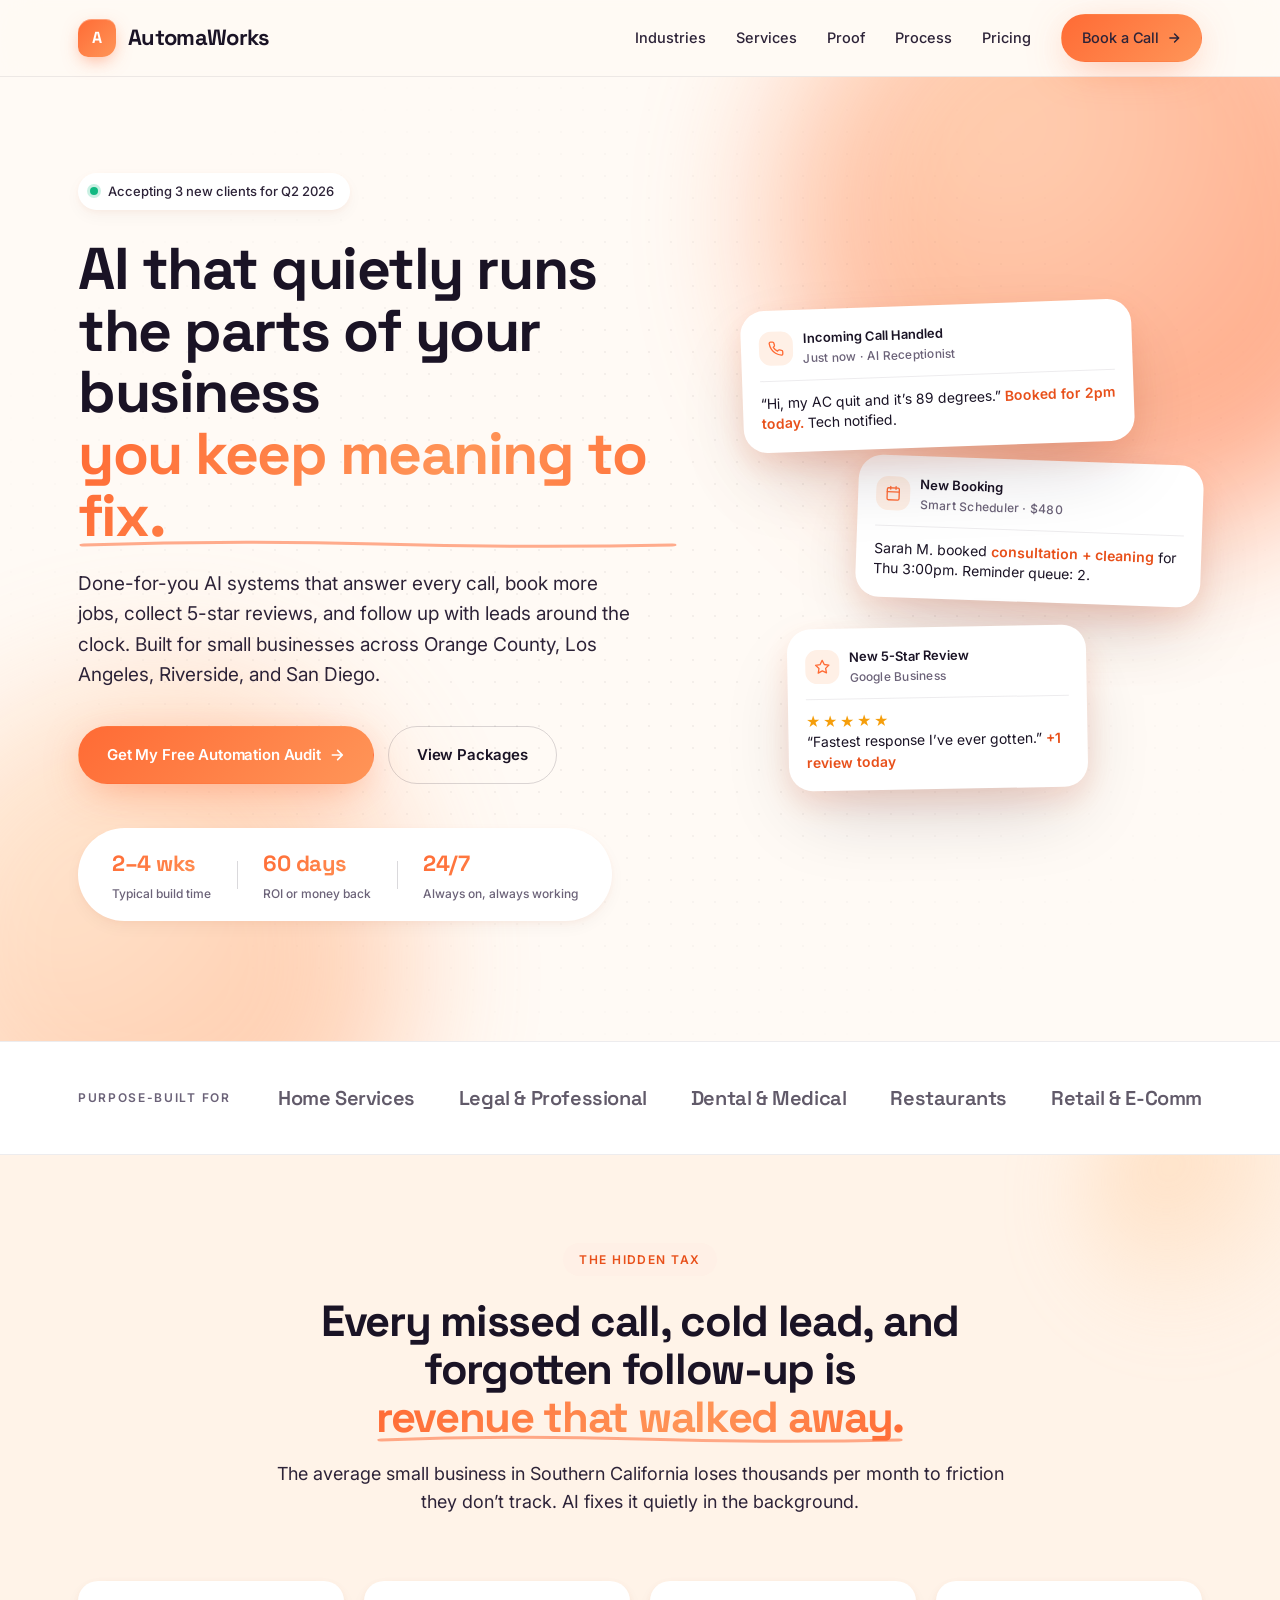
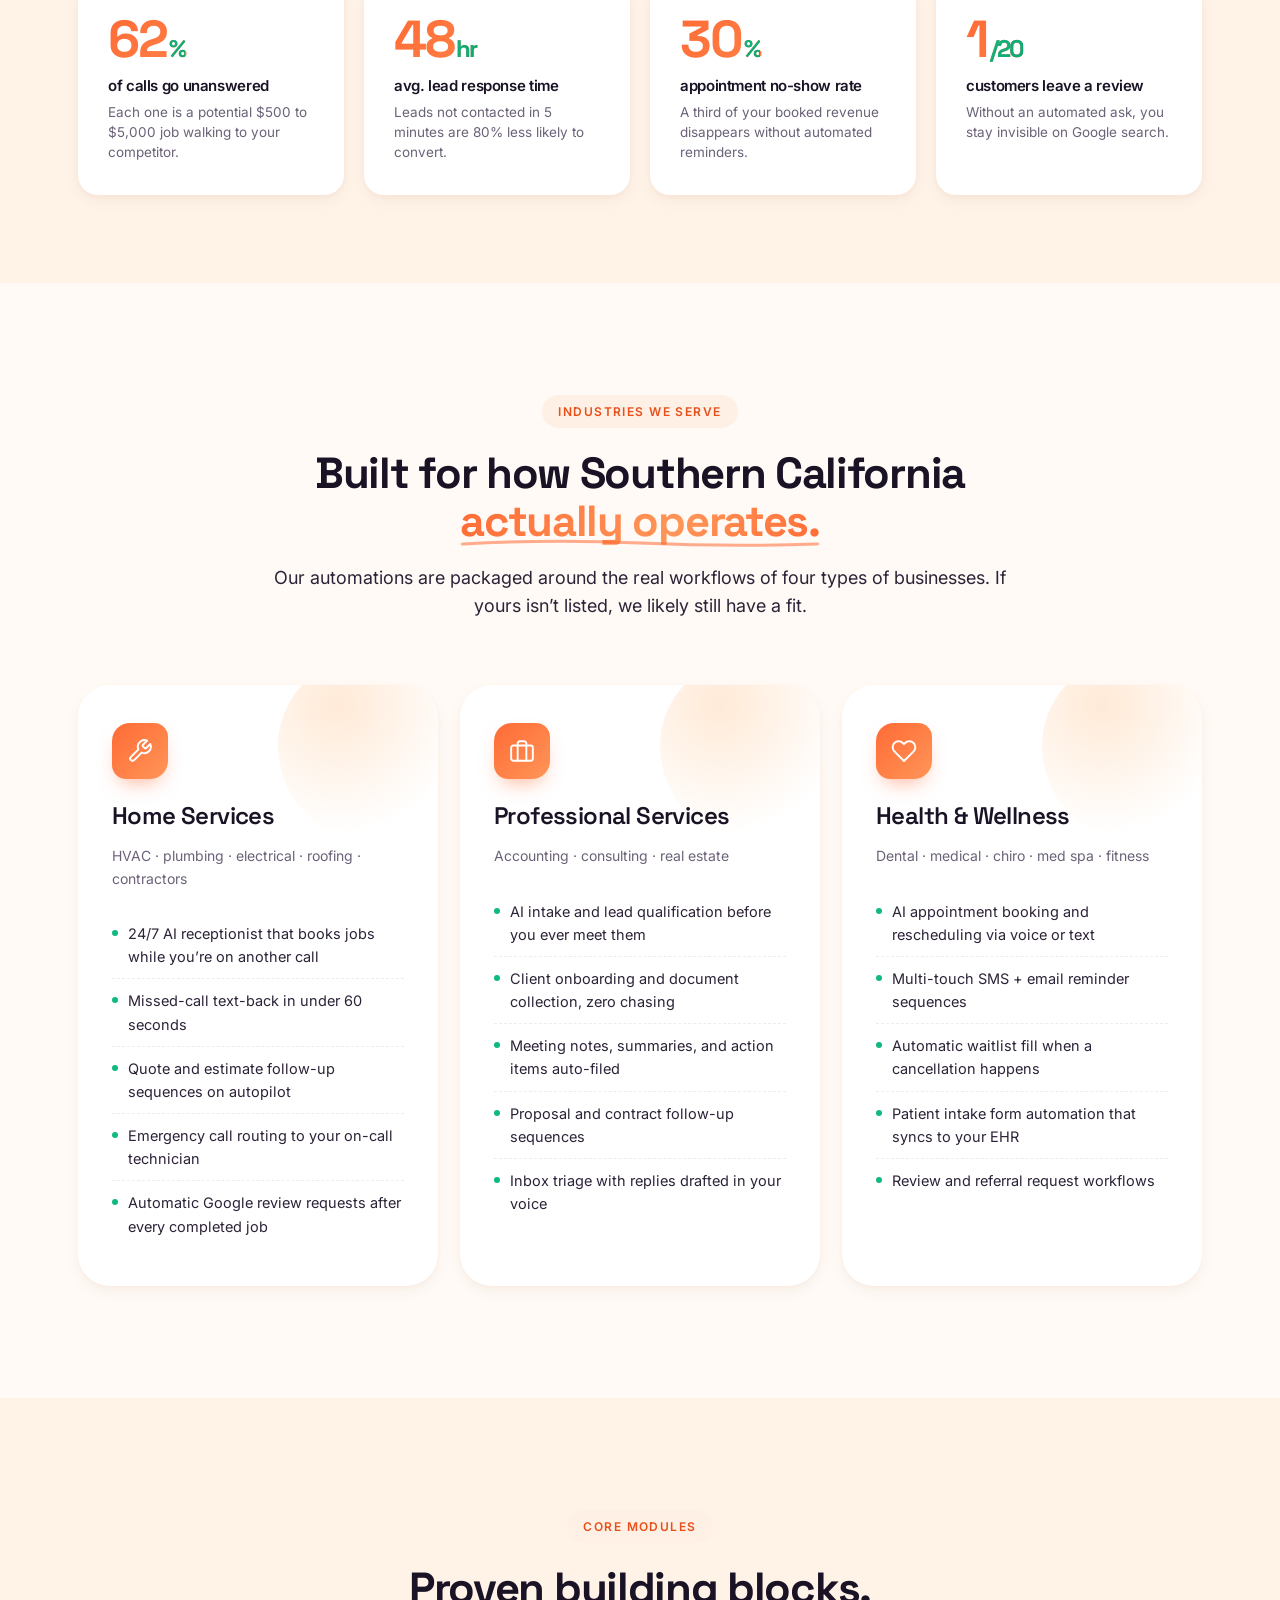
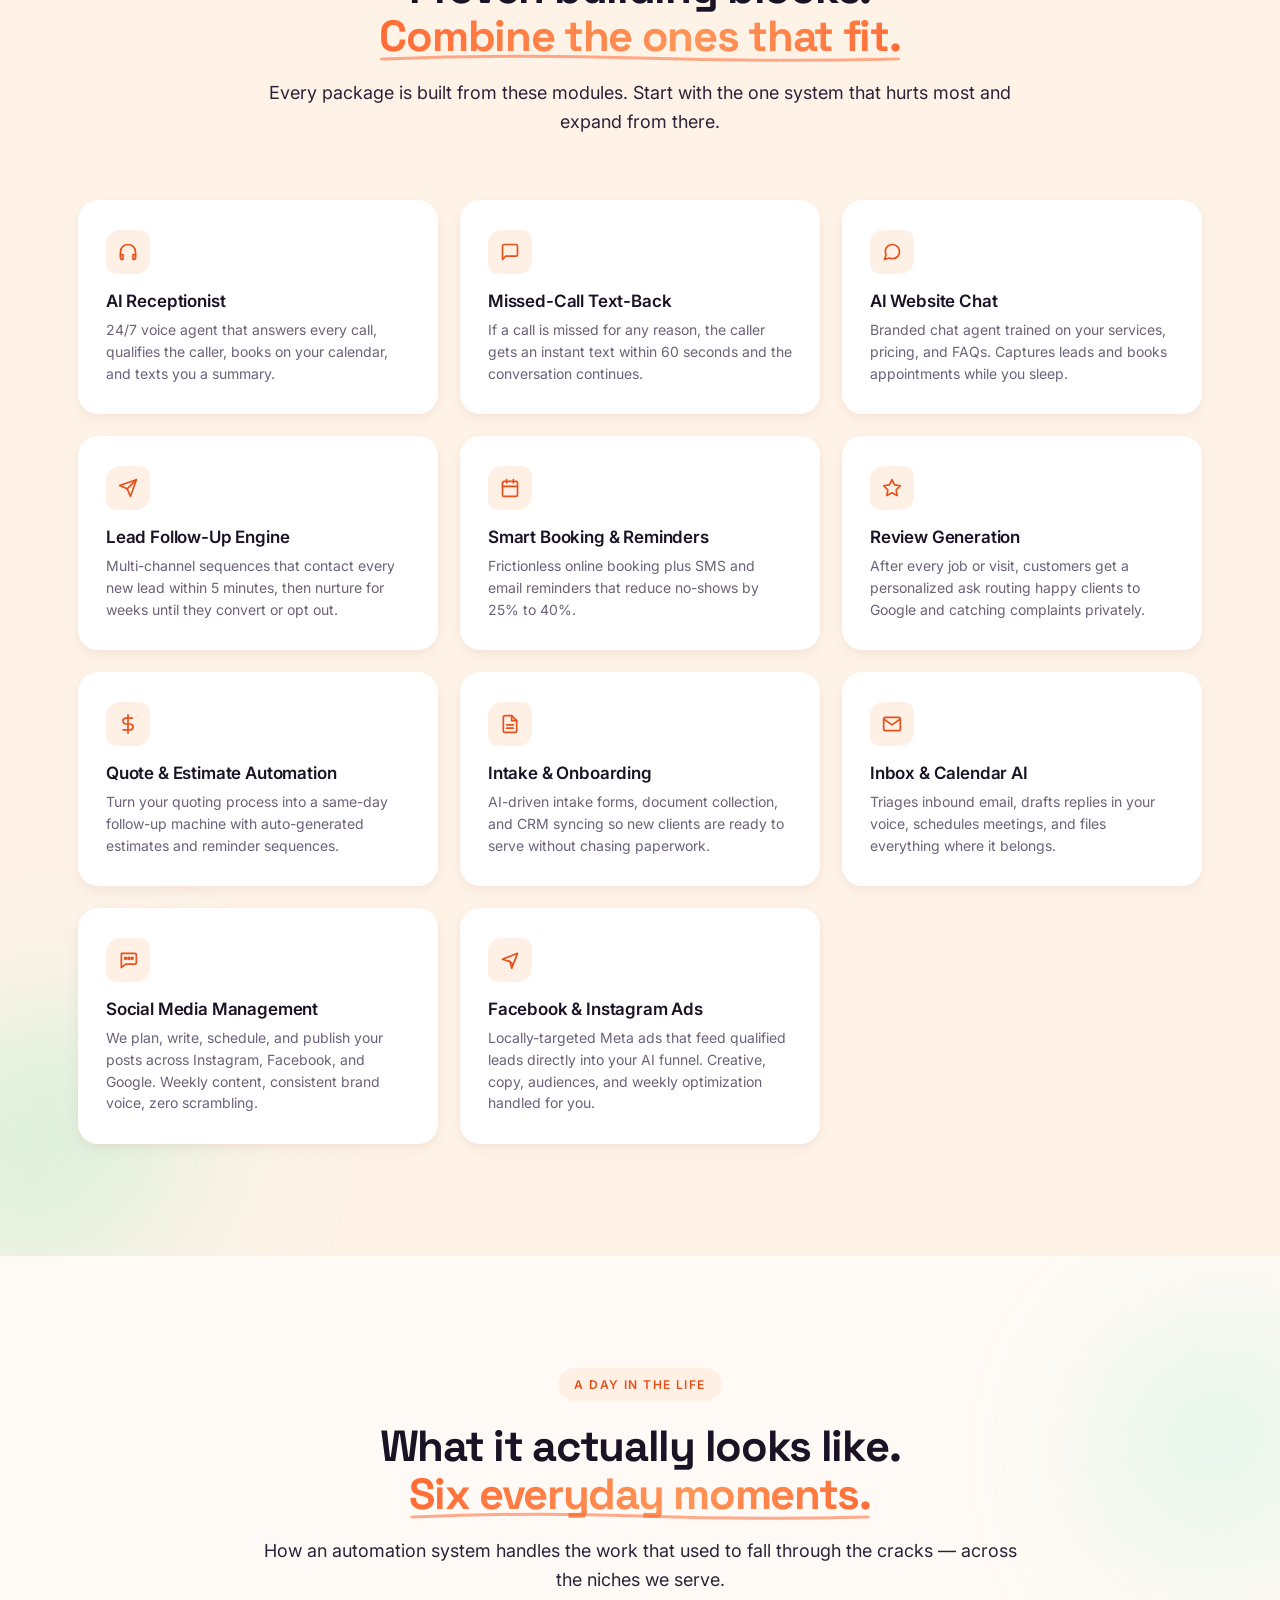
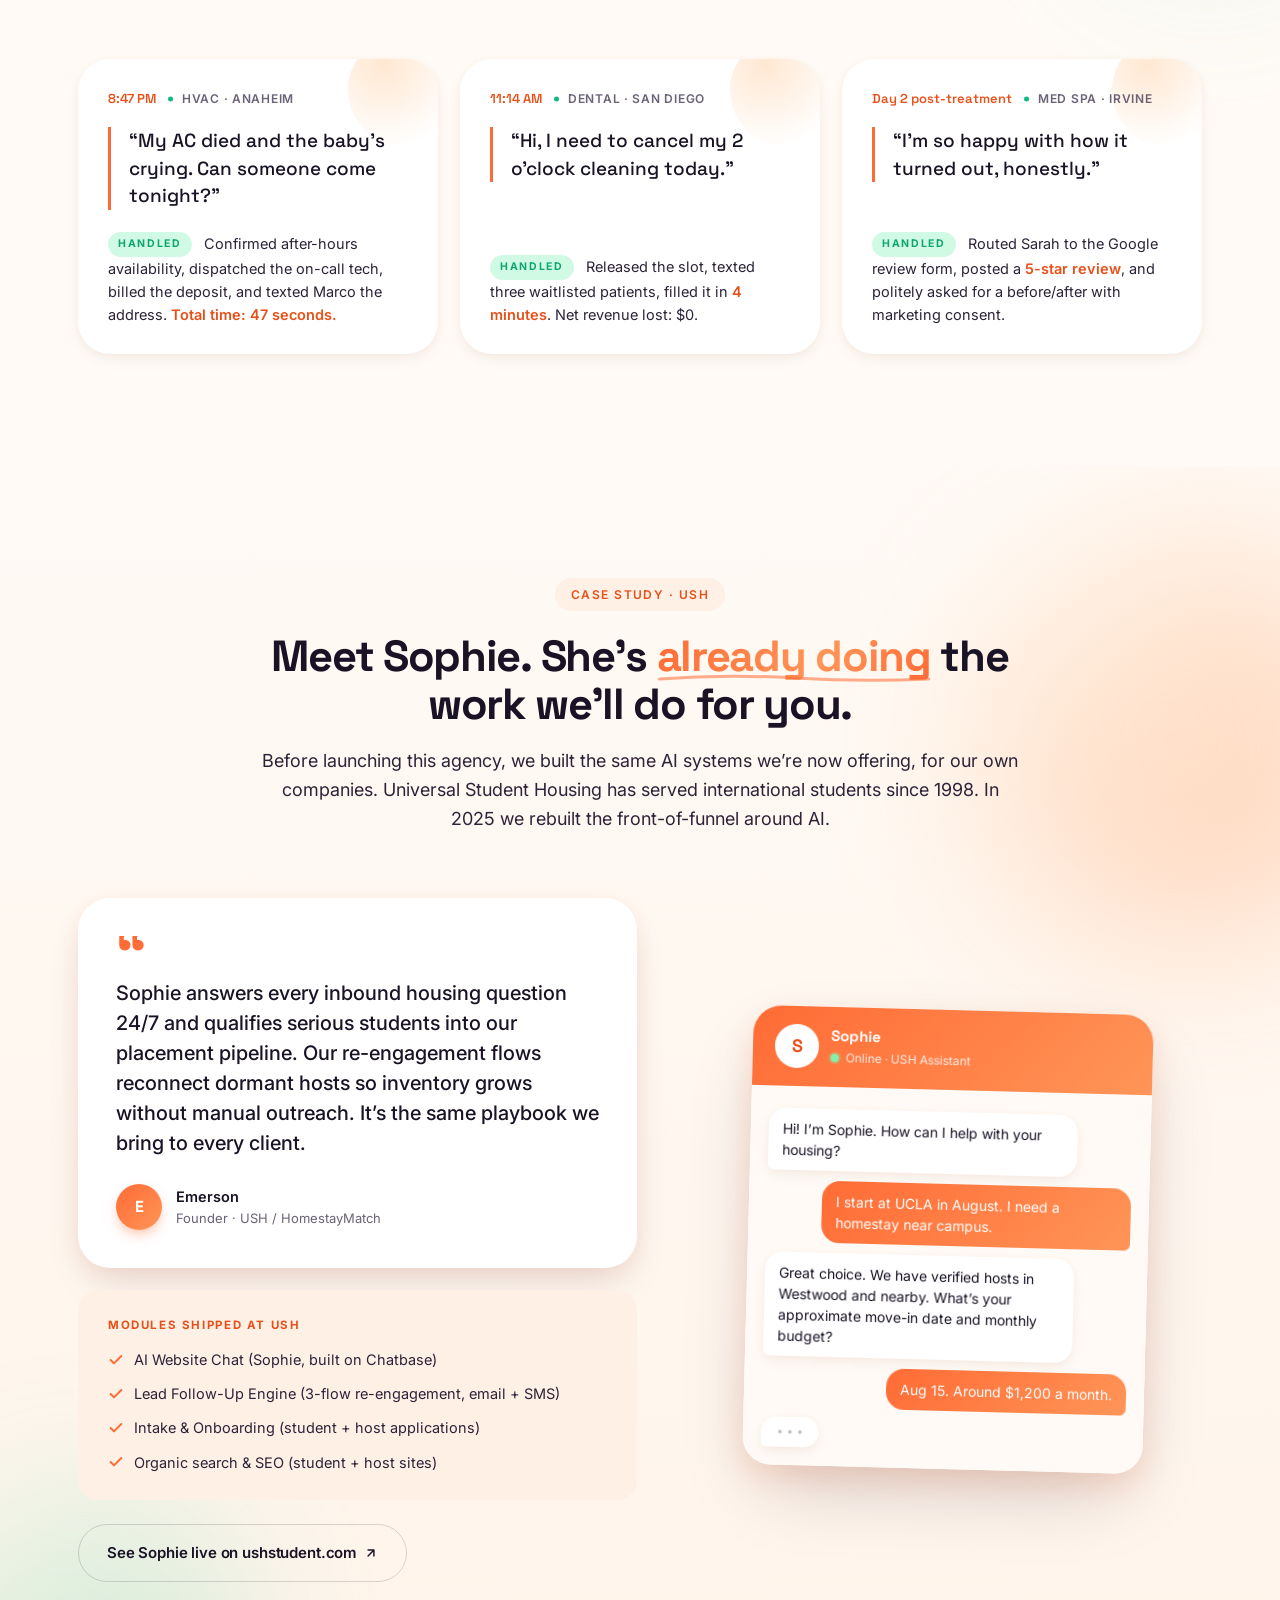
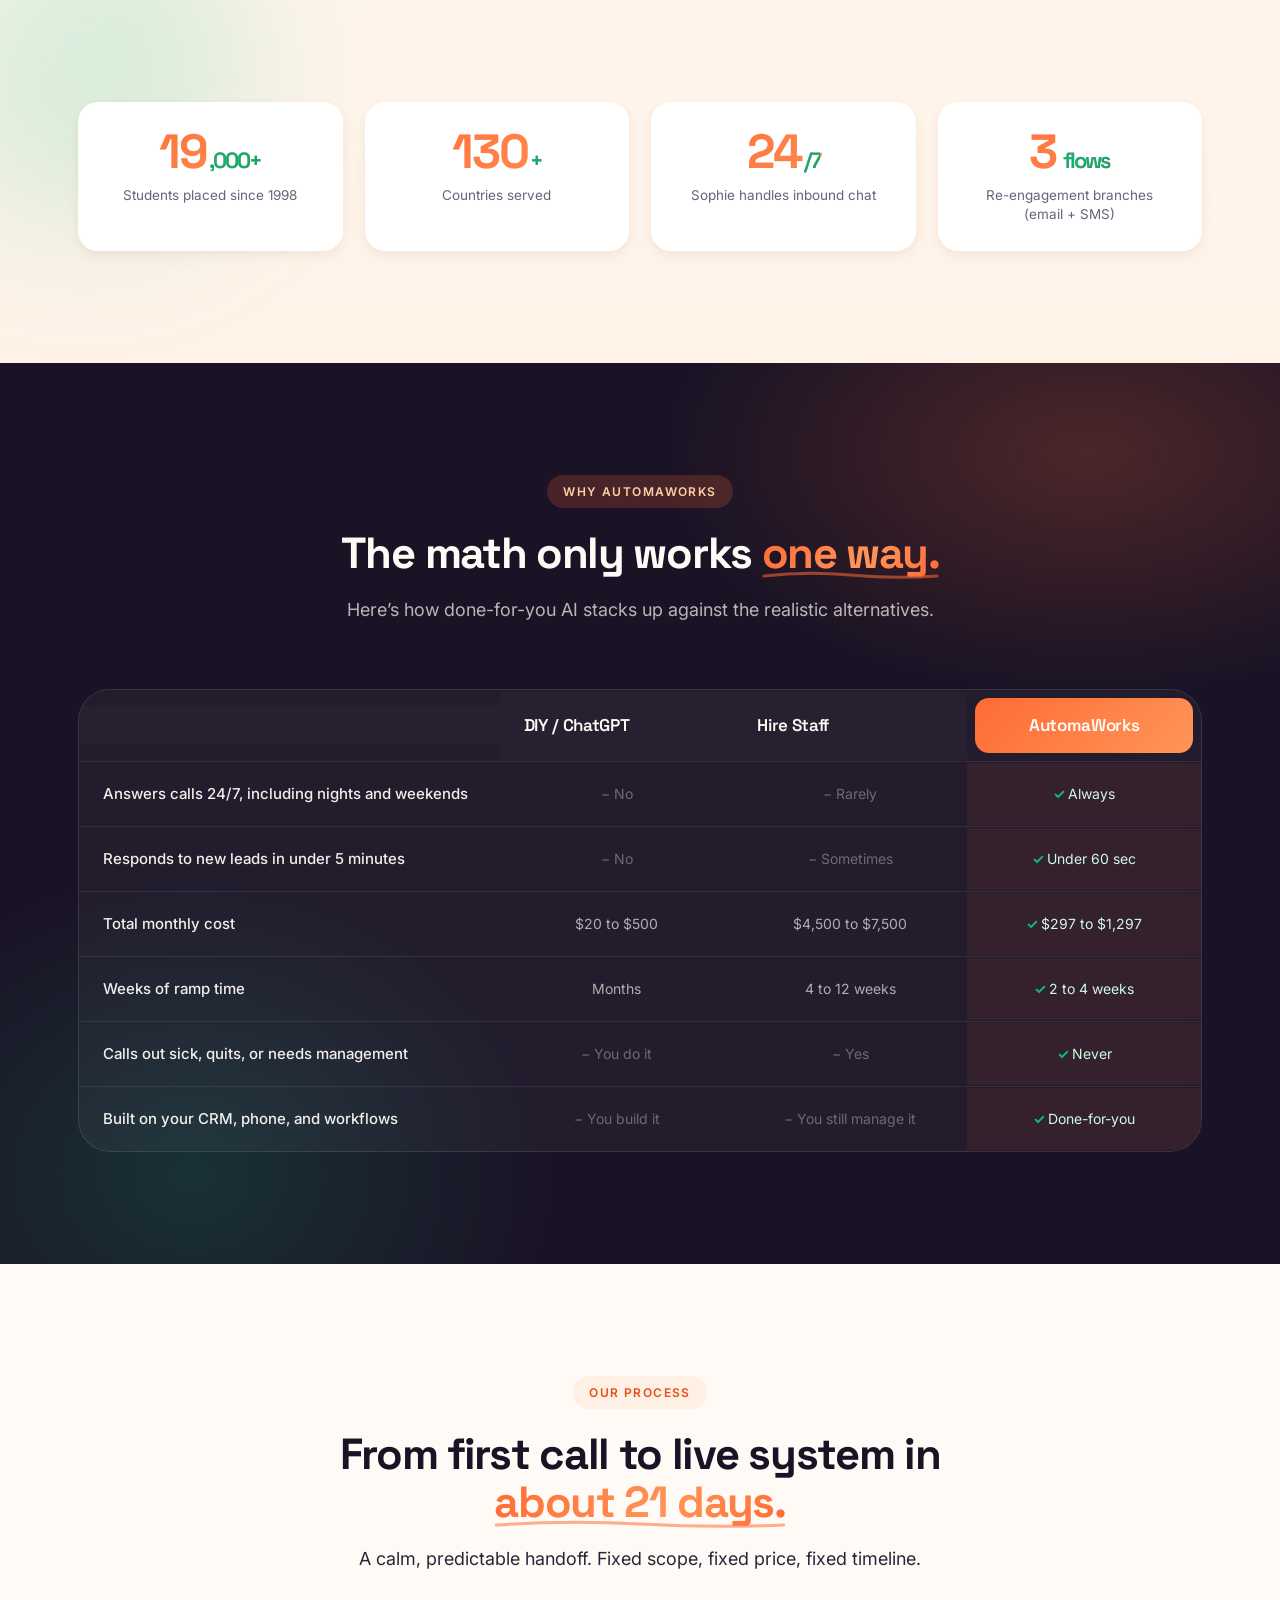
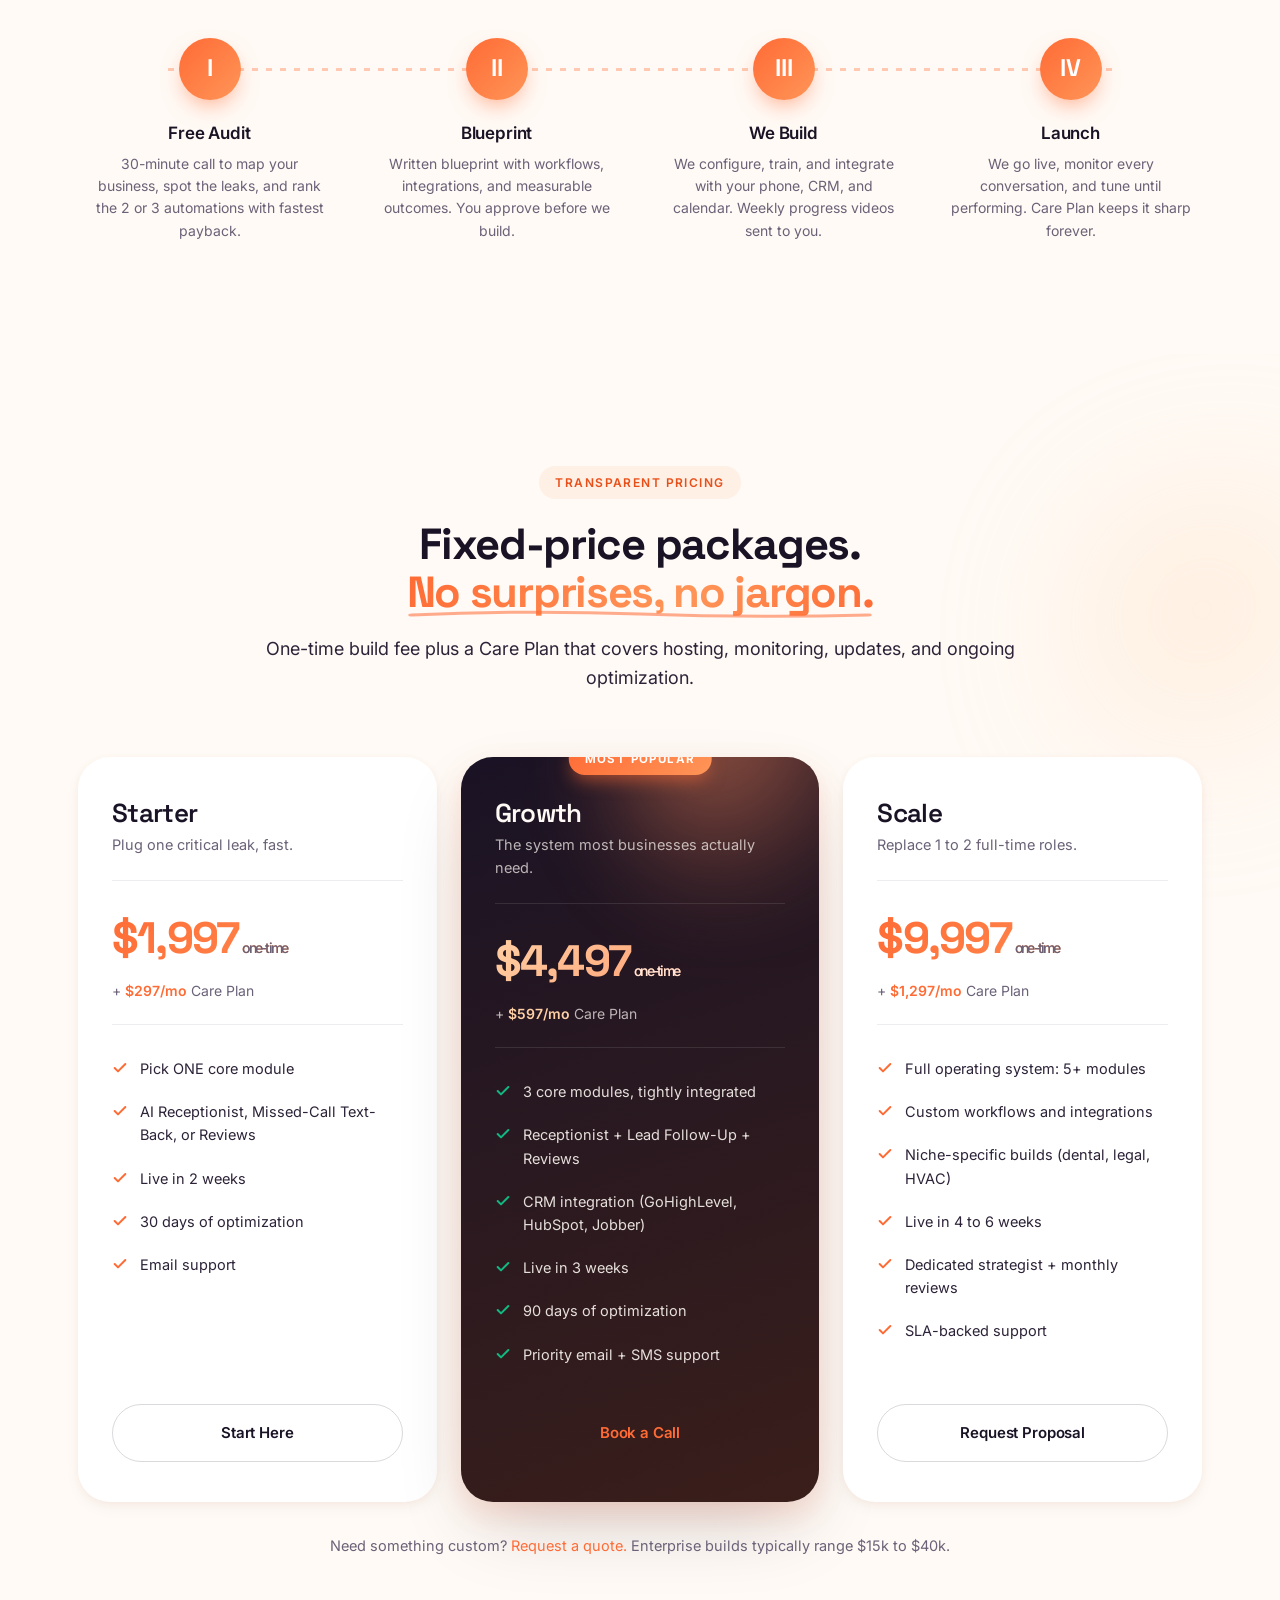
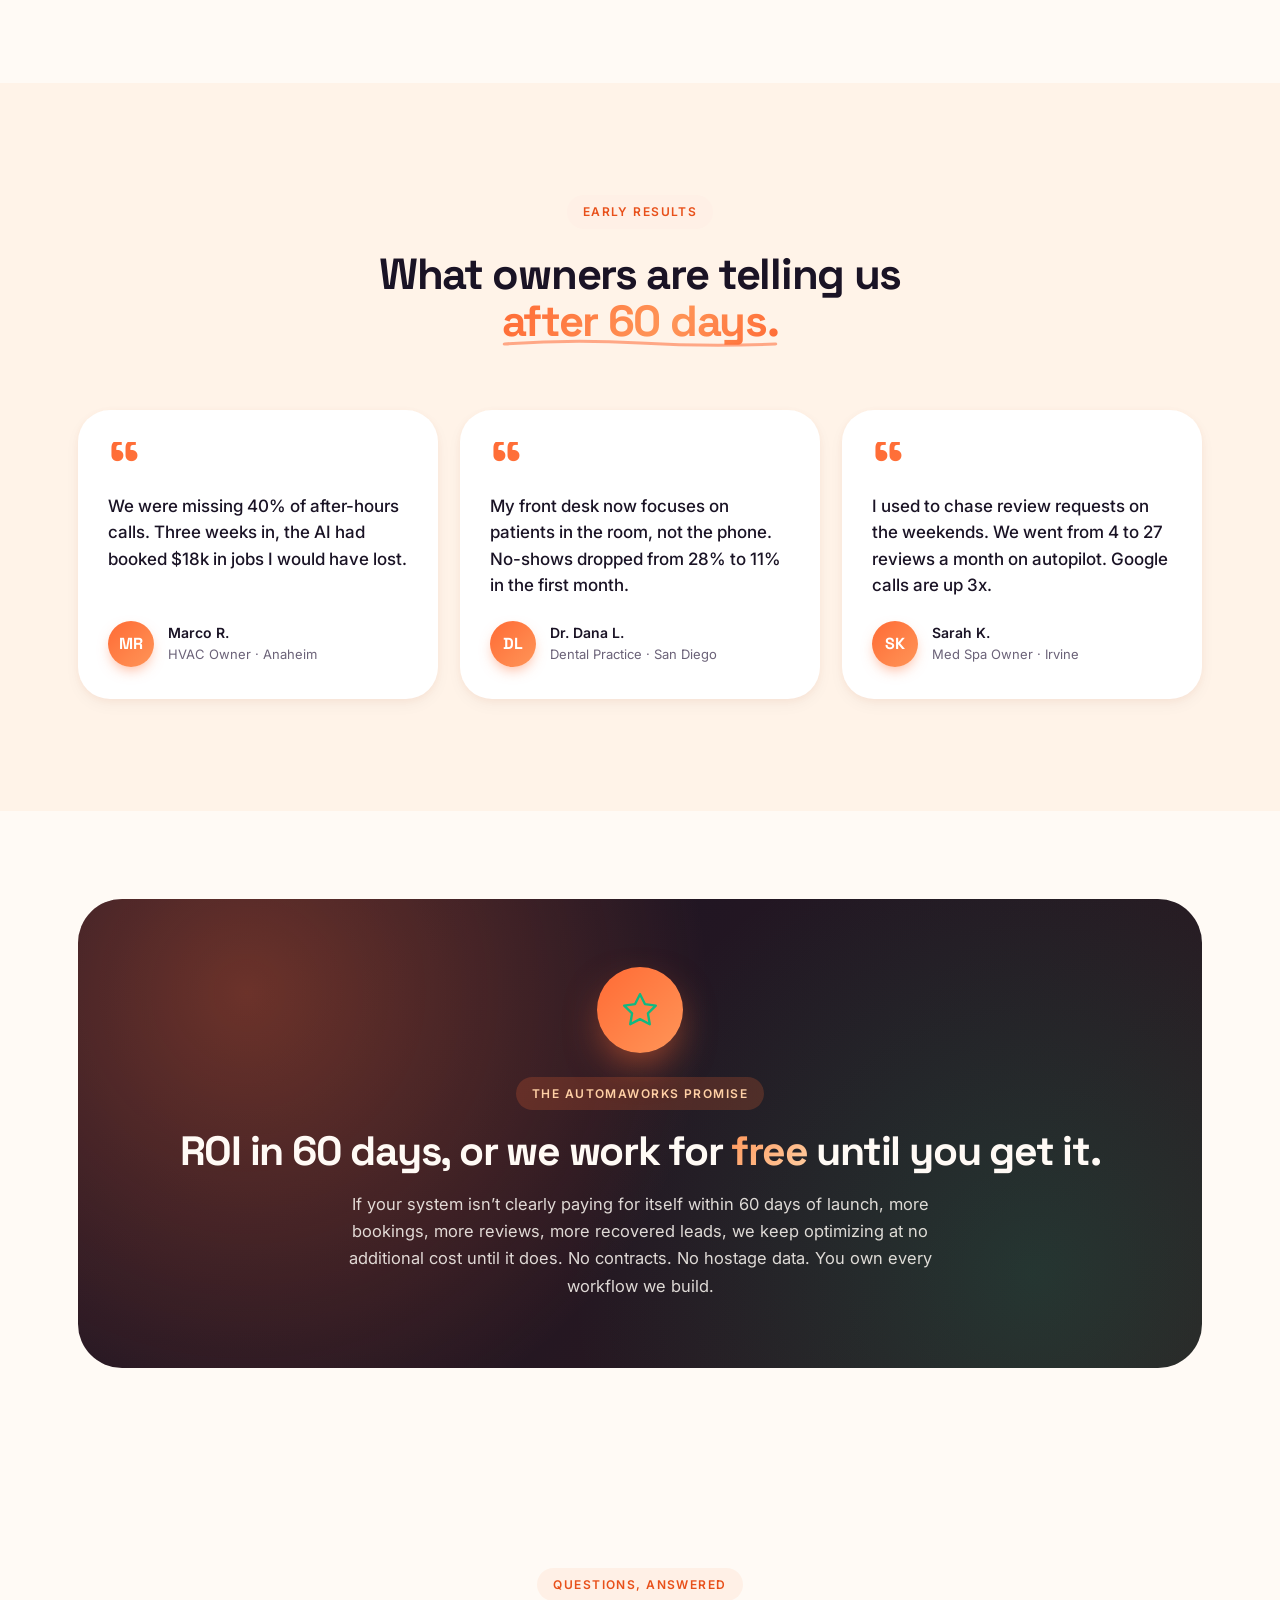
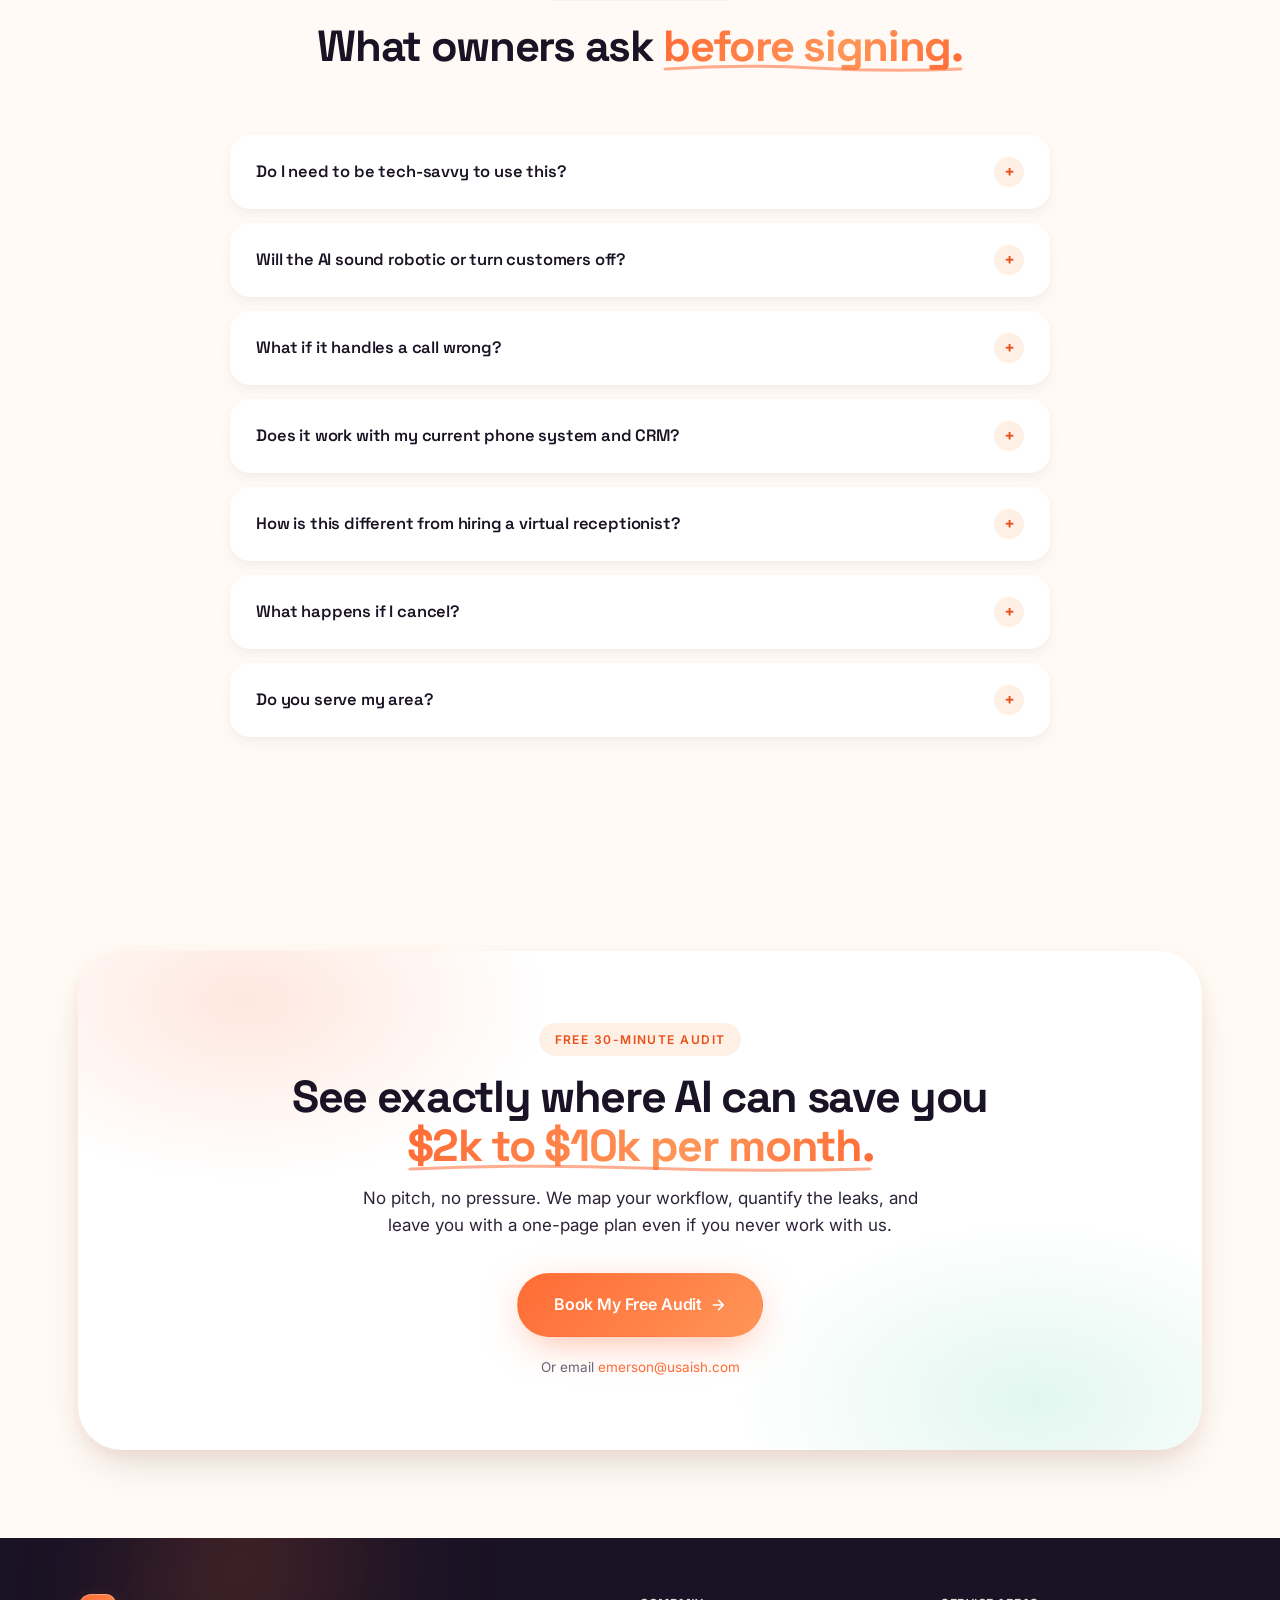
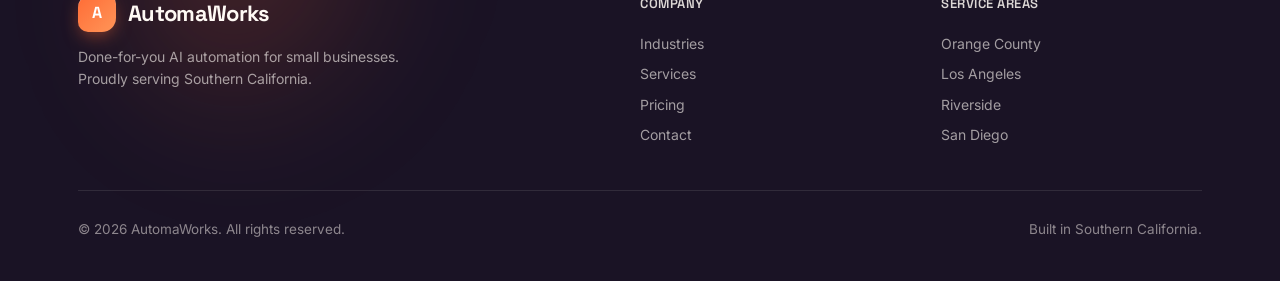
==== commit fb22d190: "Redesign: orange/mint palette, organic shapes, service updates Visual refresh: - New palette: warm o" ====
--- a/index.html
+++ b/index.html
@@ -8,7 +8,7 @@
 <meta name="description" content="Done-for-you AI automation for small businesses across Southern California. Never miss a call, book more jobs, collect 5-star reviews. Free automation audit.">
 <meta name="robots" content="index, follow">
 <meta name="author" content="AutomaWorks">
-<meta name="theme-color" content="#faf6ef">
+<meta name="theme-color" content="#fffaf5">
 <link rel="canonical" href="https://automaworks.ai/">
 
 <meta property="og:type" content="website">
@@ -33,7 +33,7 @@
 
 <link rel="preconnect" href="https://fonts.googleapis.com">
 <link rel="preconnect" href="https://fonts.gstatic.com" crossorigin>
-<link href="https://fonts.googleapis.com/css2?family=Fraunces:opsz,wght@9..144,400;9..144,500;9..144,600;9..144,700;9..144,800;9..144,900&family=Inter:wght@400;500;600;700&display=swap" rel="stylesheet">
+<link href="https://fonts.googleapis.com/css2?family=Space+Grotesk:wght@400;500;600;700&family=Inter:wght@400;500;600;700&display=swap" rel="stylesheet">
 <link rel="stylesheet" href="/assets/css/styles.css">
 
 <script type="application/ld+json">
@@ -267,7 +267,7 @@
           <svg width="26" height="26" viewBox="0 0 24 24" fill="none" stroke="currentColor" stroke-width="1.8" stroke-linecap="round" stroke-linejoin="round"><rect x="2" y="7" width="20" height="14" rx="2" ry="2"/><path d="M16 21V5a2 2 0 0 0-2-2h-4a2 2 0 0 0-2 2v16"/></svg>
         </div>
         <h3>Professional Services</h3>
-        <p class="tag">Law &middot; accounting &middot; consulting &middot; real estate</p>
+        <p class="tag">Accounting &middot; consulting &middot; real estate</p>
         <ul>
           <li>AI intake and lead qualification before you ever meet them</li>
           <li>Client onboarding and document collection, zero chasing</li>
@@ -290,20 +290,6 @@
           <li>Review and referral request workflows</li>
         </ul>
       </article>
-      <article class="niche reveal">
-        <div class="niche-icon" aria-hidden="true">
-          <svg width="26" height="26" viewBox="0 0 24 24" fill="none" stroke="currentColor" stroke-width="1.8" stroke-linecap="round" stroke-linejoin="round"><circle cx="9" cy="21" r="1"/><circle cx="20" cy="21" r="1"/><path d="M1 1h4l2.68 13.39a2 2 0 0 0 2 1.61h9.72a2 2 0 0 0 2-1.61L23 6H6"/></svg>
-        </div>
-        <h3>Retail, Restaurants &amp; E-Commerce</h3>
-        <p class="tag">Boutiques &middot; restaurants &middot; Shopify &middot; local brands</p>
-        <ul>
-          <li>Reservation and table management automation</li>
-          <li>AI review responder across Google, Yelp, and TripAdvisor</li>
-          <li>Loyalty reactivation and win-back campaigns</li>
-          <li>Abandoned cart and browse-recovery flows</li>
-          <li>Auto-generated social content and weekly promotions</li>
-        </ul>
-      </article>
     </div>
   </div>
 </section>
@@ -312,7 +298,7 @@
   <div class="container">
     <div class="section-head reveal">
       <div class="eyebrow">Core Modules</div>
-      <h2 id="services-h">Nine proven building blocks. <em>Combine the ones that fit.</em></h2>
+      <h2 id="services-h">Proven building blocks. <em>Combine the ones that fit.</em></h2>
       <p>Every package is built from these modules. Start with the one system that hurts most and expand from there.</p>
     </div>
     <div class="svc-grid">
@@ -360,6 +346,16 @@
         <div class="svc-icon" aria-hidden="true"><svg width="20" height="20" viewBox="0 0 24 24" fill="none" stroke="currentColor" stroke-width="2" stroke-linecap="round" stroke-linejoin="round"><path d="M4 4h16c1.1 0 2 .9 2 2v12c0 1.1-.9 2-2 2H4c-1.1 0-2-.9-2-2V6c0-1.1.9-2 2-2z"/><polyline points="22,6 12,13 2,6"/></svg></div>
         <h4>Inbox &amp; Calendar AI</h4>
         <p>Triages inbound email, drafts replies in your voice, schedules meetings, and files everything where it belongs.</p>
+      </article>
+      <article class="svc reveal">
+        <div class="svc-icon" aria-hidden="true"><svg width="20" height="20" viewBox="0 0 24 24" fill="none" stroke="currentColor" stroke-width="2" stroke-linecap="round" stroke-linejoin="round"><path d="M4 4h16c1.1 0 2 .9 2 2v9a2 2 0 0 1-2 2H9l-5 4V6c0-1.1.9-2 2-2z"/><circle cx="9" cy="10" r="1.2"/><circle cx="13" cy="10" r="1.2"/><circle cx="17" cy="10" r="1.2"/></svg></div>
+        <h4>Social Media Management</h4>
+        <p>We plan, write, schedule, and publish your posts across Instagram, Facebook, and Google. Weekly content, consistent brand voice, zero scrambling.</p>
+      </article>
+      <article class="svc reveal">
+        <div class="svc-icon" aria-hidden="true"><svg width="20" height="20" viewBox="0 0 24 24" fill="none" stroke="currentColor" stroke-width="2" stroke-linecap="round" stroke-linejoin="round"><path d="M3 11l18-7-7 18-2-8z"/><path d="M11 13l4 4"/></svg></div>
+        <h4>Facebook &amp; Instagram Ads</h4>
+        <p>Locally-targeted Meta ads that feed qualified leads directly into your AI funnel. Creative, copy, audiences, and weekly optimization handled for you.</p>
       </article>
     </div>
   </div>
@@ -399,30 +395,6 @@
 
       <article class="moment reveal">
         <div class="moment-meta">
-          <span class="moment-time">6:32 PM</span>
-          <span class="moment-tag">Restaurant &middot; Long Beach</span>
-        </div>
-        <blockquote>&ldquo;Table for 8 on Saturday at 7? It&rsquo;s my mom&rsquo;s 60th.&rdquo;</blockquote>
-        <div class="moment-resolution">
-          <span class="resolution-label">Handled</span>
-          Confirmed the table, secured the deposit, tagged the booking <strong>milestone birthday</strong> in the host&rsquo;s notes, and queued a candle.
-        </div>
-      </article>
-
-      <article class="moment reveal">
-        <div class="moment-meta">
-          <span class="moment-time">12:08 AM</span>
-          <span class="moment-tag">Law &middot; Orange County</span>
-        </div>
-        <blockquote>&ldquo;I just got served. I need to talk to someone first thing tomorrow.&rdquo;</blockquote>
-        <div class="moment-resolution">
-          <span class="resolution-label">Handled</span>
-          Qualified (employment dispute), collected the timeline, scheduled an <strong>8 AM consult</strong>, and sent the intake packet before the partner woke up.
-        </div>
-      </article>
-
-      <article class="moment reveal">
-        <div class="moment-meta">
           <span class="moment-time">Day 2 post-treatment</span>
           <span class="moment-tag">Med Spa &middot; Irvine</span>
         </div>
@@ -433,17 +405,6 @@
         </div>
       </article>
 
-      <article class="moment reveal">
-        <div class="moment-meta">
-          <span class="moment-time">23 min after cart abandon</span>
-          <span class="moment-tag">Shopify &middot; Costa Mesa</span>
-        </div>
-        <blockquote>&ldquo;Still thinking about the linen jumpsuit?&rdquo;</blockquote>
-        <div class="moment-resolution">
-          <span class="resolution-label">Handled</span>
-          Texted with a 10% nudge code that auto-expires in 24 hours, linked direct to checkout. <strong>Recovered $187.</strong>
-        </div>
-      </article>
     </div>
   </div>
 </section>
--- a/assets/css/styles.css
+++ b/assets/css/styles.css
@@ -1,24 +1,27 @@
 :root {
-  --bg: #faf6ef;
-  --bg-alt: #f3ecdf;
-  --bg-deep: #ebe2d1;
+  --bg: #fffaf5;
+  --bg-alt: #fff3e8;
+  --bg-deep: #ffe8d4;
   --surface: #ffffff;
-  --ink: #0e1b26;
-  --ink-2: #253342;
-  --muted: #647384;
-  --primary: #134e3a;
-  --primary-2: #0a3628;
-  --primary-soft: #e4efe9;
-  --accent: #b3823a;
-  --accent-2: #8f6725;
-  --accent-soft: #f5e8cf;
-  --border: #e4d9c8;
-  --border-strong: #d4c5ad;
-  --shadow-sm: 0 1px 2px rgba(14, 27, 38, 0.04), 0 4px 12px rgba(14, 27, 38, 0.04);
-  --shadow-md: 0 4px 8px rgba(14, 27, 38, 0.05), 0 16px 40px -12px rgba(14, 27, 38, 0.12);
-  --shadow-lg: 0 10px 20px rgba(14, 27, 38, 0.06), 0 30px 80px -20px rgba(14, 27, 38, 0.18);
-  --radius: 14px;
-  --radius-lg: 20px;
+  --ink: #1a1325;
+  --ink-2: #2d2338;
+  --muted: #6b6278;
+  --primary: #ff6b35;
+  --primary-2: #e8501a;
+  --primary-soft: #fff0e6;
+  --peach: #ff9558;
+  --accent: #10b981;
+  --accent-2: #0ea572;
+  --accent-soft: #d1fae5;
+  --border: rgba(26, 19, 37, 0.08);
+  --border-strong: rgba(26, 19, 37, 0.16);
+  --shadow-sm: 0 2px 6px rgba(255, 107, 53, 0.06), 0 6px 16px rgba(26, 19, 37, 0.04);
+  --shadow-md: 0 6px 20px rgba(255, 107, 53, 0.10), 0 20px 44px -12px rgba(26, 19, 37, 0.14);
+  --shadow-lg: 0 12px 28px rgba(255, 107, 53, 0.16), 0 32px 80px -20px rgba(26, 19, 37, 0.22);
+  --shadow-glow: 0 10px 40px -10px rgba(255, 107, 53, 0.55);
+  --radius: 20px;
+  --radius-lg: 32px;
+  --radius-xl: 44px;
 }
 
 * { box-sizing: border-box; }
@@ -34,22 +37,12 @@
   overflow-x: hidden;
 }
 
-body::before {
-  content: "";
-  position: fixed; inset: 0;
-  pointer-events: none;
-  z-index: 1;
-  opacity: 0.35;
-  background-image: url("data:image/svg+xml;utf8,<svg viewBox='0 0 200 200' xmlns='http://www.w3.org/2000/svg'><filter id='n'><feTurbulence type='fractalNoise' baseFrequency='0.9' numOctaves='2' stitchTiles='stitch'/><feColorMatrix values='0 0 0 0 0.05 0 0 0 0 0.05 0 0 0 0 0.05 0 0 0 0.5 0'/></filter><rect width='100%25' height='100%25' filter='url(%23n)'/></svg>");
-  mix-blend-mode: multiply;
-}
-
 a { color: var(--primary); text-decoration: none; transition: color 0.2s ease; }
-a:hover { color: var(--accent-2); }
+a:hover { color: var(--primary-2); }
 img { max-width: 100%; display: block; }
 
 :focus-visible {
-  outline: 2px solid var(--accent);
+  outline: 2px solid var(--primary);
   outline-offset: 3px;
   border-radius: 6px;
 }
@@ -62,7 +55,7 @@
   background: var(--ink);
   color: var(--bg);
   padding: 10px 16px;
-  border-radius: 8px;
+  border-radius: 999px;
   font-size: 14px;
   font-weight: 600;
 }
@@ -70,64 +63,99 @@
 
 .container { max-width: 1180px; margin: 0 auto; padding: 0 28px; position: relative; z-index: 2; }
 
-h1, h2, h3, h4 {
-  font-family: 'Fraunces', Georgia, serif;
+h1, h2, h3 {
+  font-family: 'Space Grotesk', 'Inter', sans-serif;
   font-weight: 600;
-  letter-spacing: -0.02em;
+  letter-spacing: -0.025em;
   color: var(--ink);
-  font-variation-settings: "opsz" 80;
-}
-h1 { font-size: clamp(42px, 5.2vw, 68px); line-height: 1.04; font-weight: 500; margin: 0 0 24px; }
-h2 { font-size: clamp(32px, 3.8vw, 48px); line-height: 1.1; margin: 0 0 18px; font-weight: 500; }
+}
+h1 { font-size: clamp(38px, 4.6vw, 60px); line-height: 1.05; font-weight: 700; margin: 0 0 22px; }
+h2 { font-size: clamp(30px, 3.4vw, 44px); line-height: 1.1; margin: 0 0 18px; font-weight: 700; letter-spacing: -0.03em; }
 h3 { font-size: 22px; line-height: 1.25; margin: 0 0 10px; font-weight: 600; }
 h4 { font-size: 17px; line-height: 1.35; margin: 0 0 6px; font-weight: 600; font-family: 'Inter', sans-serif; letter-spacing: -0.01em; }
 h1 em, h2 em {
-  font-style: italic;
-  font-variation-settings: "opsz" 144;
-  color: var(--primary);
-  font-weight: 500;
+  font-style: normal;
+  background: linear-gradient(120deg, var(--primary) 0%, var(--peach) 60%, var(--primary) 100%);
+  -webkit-background-clip: text;
+  background-clip: text;
+  color: transparent;
+  position: relative;
+  display: inline-block;
+}
+h1 em::after, h2 em::after {
+  content: "";
+  position: absolute;
+  left: 0; right: 0; bottom: -2px;
+  height: 10px;
+  background: url("data:image/svg+xml;utf8,<svg xmlns='http://www.w3.org/2000/svg' viewBox='0 0 200 10' preserveAspectRatio='none'><path d='M2 6 Q 50 1 100 5 T 198 6' stroke='%23ff6b35' stroke-width='3' stroke-linecap='round' fill='none' opacity='0.55'/></svg>") no-repeat center / 100% 100%;
+  pointer-events: none;
 }
 
 .eyebrow {
   display: inline-flex; align-items: center; gap: 10px;
+  padding: 7px 16px;
   font-size: 12px;
   font-weight: 600;
-  letter-spacing: 0.14em;
+  letter-spacing: 0.12em;
   text-transform: uppercase;
-  color: var(--primary);
-}
-.eyebrow::before {
-  content: ""; width: 24px; height: 1.5px; background: var(--accent);
+  color: var(--primary-2);
+  background: var(--primary-soft);
+  border-radius: 999px;
+}
+
+.blob {
+  position: absolute;
+  border-radius: 60% 40% 50% 50% / 50% 60% 40% 50%;
+  filter: blur(60px);
+  opacity: 0.55;
+  z-index: 0;
+  pointer-events: none;
+  will-change: transform;
+}
+.blob.orange { background: radial-gradient(circle at 30% 30%, #ff8a5c, #ff6b35 70%); }
+.blob.peach  { background: radial-gradient(circle at 40% 40%, #ffd0a5, #ff9558 70%); }
+.blob.mint   { background: radial-gradient(circle at 30% 30%, #6ee7b7, #10b981 70%); opacity: 0.35; }
+.blob.cream  { background: radial-gradient(circle at 30% 30%, #fff3e8, #ffe8d4 70%); opacity: 0.85; }
+@keyframes blobDriftA {
+  0%, 100% { transform: translate3d(0, 0, 0) scale(1); }
+  33%      { transform: translate3d(24px, -28px, 0) scale(1.08); }
+  66%      { transform: translate3d(-18px, 20px, 0) scale(0.95); }
+}
+@keyframes blobDriftB {
+  0%, 100% { transform: translate3d(0, 0, 0) scale(1); }
+  50%      { transform: translate3d(-30px, 18px, 0) scale(1.12); }
 }
 
 .nav {
   position: sticky; top: 0; z-index: 50;
-  background: rgba(250, 246, 239, 0.85);
-  backdrop-filter: saturate(180%) blur(14px);
-  -webkit-backdrop-filter: saturate(180%) blur(14px);
-  border-bottom: 1px solid rgba(228, 217, 200, 0.6);
+  background: rgba(255, 250, 245, 0.78);
+  backdrop-filter: saturate(180%) blur(18px);
+  -webkit-backdrop-filter: saturate(180%) blur(18px);
+  border-bottom: 1px solid var(--border);
 }
 .nav-inner {
   display: flex; align-items: center; justify-content: space-between;
   height: 76px;
 }
 .logo {
-  font-family: 'Fraunces', serif;
+  font-family: 'Space Grotesk', sans-serif;
   font-weight: 700;
   font-size: 22px;
-  letter-spacing: -0.02em;
+  letter-spacing: -0.03em;
   color: var(--ink);
-  display: flex; align-items: center; gap: 10px;
+  display: flex; align-items: center; gap: 12px;
 }
 .logo:hover { color: var(--ink); }
 .logo-mark {
-  width: 34px; height: 34px; border-radius: 10px;
-  background: linear-gradient(135deg, var(--primary), var(--primary-2));
+  width: 38px; height: 38px;
+  border-radius: 14px 10px 14px 10px;
+  background: linear-gradient(135deg, var(--primary) 0%, var(--peach) 100%);
   display: flex; align-items: center; justify-content: center;
-  color: var(--accent-soft); font-weight: 700; font-size: 15px;
-  box-shadow: inset 0 1px 0 rgba(255,255,255,0.15), 0 4px 10px rgba(19, 78, 58, 0.3);
-}
-.nav-links { display: flex; gap: 32px; align-items: center; }
+  color: #fff; font-weight: 700; font-size: 16px;
+  font-family: 'Space Grotesk', sans-serif;
+  box-shadow: 0 6px 18px -4px rgba(255, 107, 53, 0.55), inset 0 1px 0 rgba(255,255,255,0.3);
+}
+.nav-links { display: flex; gap: 30px; align-items: center; }
 .nav-links a {
   color: var(--ink-2); font-size: 14.5px; font-weight: 500;
 }
@@ -135,87 +163,101 @@
 
 .btn {
   display: inline-flex; align-items: center; justify-content: center; gap: 8px;
-  padding: 14px 24px;
-  border-radius: 10px;
+  padding: 16px 28px;
+  border-radius: 999px;
   font-family: 'Inter', sans-serif;
   font-weight: 600;
   font-size: 15px;
   letter-spacing: -0.01em;
-  border: 1px solid transparent;
+  border: 1.5px solid transparent;
   cursor: pointer;
-  transition: all 0.2s ease;
+  transition: transform 0.2s ease, box-shadow 0.25s ease, background 0.2s ease, color 0.2s ease, border-color 0.2s ease;
   text-decoration: none;
   white-space: nowrap;
 }
 .btn-primary {
-  background: var(--ink);
-  color: var(--bg);
-  box-shadow: 0 1px 0 rgba(255,255,255,0.08) inset, 0 8px 24px -6px rgba(14, 27, 38, 0.35);
+  background: linear-gradient(135deg, var(--primary) 0%, var(--peach) 100%);
+  color: #fff;
+  box-shadow: var(--shadow-glow);
 }
 .btn-primary:hover {
-  background: var(--primary); color: var(--bg);
-  transform: translateY(-1px);
-  box-shadow: 0 10px 28px -8px rgba(19, 78, 58, 0.5);
-}
-.btn-accent {
-  background: var(--accent); color: #fff;
-  box-shadow: 0 8px 22px -6px rgba(179, 130, 58, 0.5);
-}
-.btn-accent:hover { background: var(--accent-2); transform: translateY(-1px); color: #fff; }
+  color: #fff;
+  transform: translateY(-2px);
+  box-shadow: 0 14px 40px -8px rgba(255, 107, 53, 0.7);
+}
 .btn-ghost {
   background: transparent; color: var(--ink);
-  border: 1px solid var(--border-strong);
-}
-.btn-ghost:hover { border-color: var(--ink); background: rgba(14,27,38,0.03); color: var(--ink); }
-.btn-sm { padding: 10px 18px; font-size: 14px; }
+  border-color: var(--border-strong);
+}
+.btn-ghost:hover { background: var(--surface); border-color: var(--ink); color: var(--ink); }
+.btn-sm { padding: 11px 20px; font-size: 14px; }
 .btn .arr { transition: transform 0.2s ease; }
 .btn:hover .arr { transform: translateX(3px); }
 
+/* ---------- HERO ---------- */
 .hero {
   position: relative;
-  padding: 100px 0 110px;
+  padding: 96px 0 120px;
   overflow: hidden;
 }
 .hero-bg {
   position: absolute; inset: 0; z-index: 0; pointer-events: none;
-  background:
-    radial-gradient(ellipse 800px 500px at 85% 15%, rgba(179, 130, 58, 0.10), transparent 60%),
-    radial-gradient(ellipse 700px 600px at 15% 80%, rgba(19, 78, 58, 0.08), transparent 60%);
+  overflow: hidden;
+}
+.hero-bg::before, .hero-bg::after {
+  content: "";
+  position: absolute;
+  border-radius: 60% 40% 50% 50% / 50% 60% 40% 50%;
+  filter: blur(70px);
+  pointer-events: none;
+  will-change: transform;
+}
+.hero-bg::before {
+  width: 640px; height: 640px;
+  top: -180px; right: -140px;
+  background: radial-gradient(circle at 35% 35%, #ffb382, #ff6b35 65%);
+  opacity: 0.55;
+  animation: blobDriftA 22s ease-in-out infinite;
+}
+.hero-bg::after {
+  width: 520px; height: 520px;
+  bottom: -160px; left: -120px;
+  background: radial-gradient(circle at 30% 30%, #ffd0a5, #ff9558 70%);
+  opacity: 0.45;
+  animation: blobDriftB 26s ease-in-out infinite;
 }
 .hero-grid {
-  position: absolute; inset: 0; z-index: 0; pointer-events: none; opacity: 0.4;
-  background-image:
-    linear-gradient(to right, rgba(14,27,38,0.04) 1px, transparent 1px),
-    linear-gradient(to bottom, rgba(14,27,38,0.04) 1px, transparent 1px);
-  background-size: 56px 56px;
-  mask-image: radial-gradient(ellipse at center, black 40%, transparent 80%);
-  -webkit-mask-image: radial-gradient(ellipse at center, black 40%, transparent 80%);
+  position: absolute; inset: 0; z-index: 0; pointer-events: none; opacity: 0.6;
+  background-image: radial-gradient(circle, rgba(26, 19, 37, 0.08) 1px, transparent 1px);
+  background-size: 22px 22px;
+  mask-image: radial-gradient(ellipse at center, black 35%, transparent 78%);
+  -webkit-mask-image: radial-gradient(ellipse at center, black 35%, transparent 78%);
 }
 .hero-inner {
   display: grid;
-  grid-template-columns: 1.25fr 1fr;
+  grid-template-columns: minmax(0, 1.1fr) minmax(380px, 460px);
   gap: 64px;
   align-items: center;
   position: relative; z-index: 2;
 }
 .hero-badge {
   display: inline-flex; align-items: center; gap: 10px;
-  padding: 7px 14px 7px 10px;
-  background: var(--surface);
-  border: 1px solid var(--border);
+  padding: 8px 16px 8px 12px;
+  background: var(--surface);
   border-radius: 999px;
   font-size: 13px; font-weight: 500; color: var(--ink-2);
   margin-bottom: 28px;
   box-shadow: var(--shadow-sm);
 }
 .hero-badge .dot {
-  width: 8px; height: 8px; border-radius: 50%; background: #16a34a;
-  box-shadow: 0 0 0 3px rgba(22, 163, 74, 0.2);
+  width: 8px; height: 8px; border-radius: 50%;
+  background: var(--accent);
+  box-shadow: 0 0 0 3px rgba(16, 185, 129, 0.22);
   animation: pulse 2s infinite;
 }
 @keyframes pulse {
-  0%, 100% { box-shadow: 0 0 0 3px rgba(22, 163, 74, 0.2); }
-  50% { box-shadow: 0 0 0 6px rgba(22, 163, 74, 0.0); }
+  0%, 100% { box-shadow: 0 0 0 3px rgba(16, 185, 129, 0.22); }
+  50%      { box-shadow: 0 0 0 6px rgba(16, 185, 129, 0.0); }
 }
 .hero p.lead {
   font-size: 19px;
@@ -224,35 +266,53 @@
   max-width: 560px;
   line-height: 1.6;
 }
-.hero-cta { display: flex; gap: 14px; flex-wrap: wrap; }
+.hero-cta { display: flex; gap: 14px; flex-wrap: wrap; align-items: center; }
+
 .hero-meta {
   margin-top: 44px;
-  display: flex; gap: 36px; flex-wrap: wrap;
-  padding-top: 28px;
-  border-top: 1px solid var(--border);
-}
-.hero-meta .item { display: flex; flex-direction: column; gap: 4px; }
+  display: inline-flex; flex-wrap: wrap; gap: 0;
+  padding: 18px 8px;
+  background: var(--surface);
+  border-radius: 999px;
+  box-shadow: var(--shadow-sm);
+}
+.hero-meta .item {
+  display: flex; flex-direction: column; gap: 2px;
+  padding: 0 26px;
+  position: relative;
+}
+.hero-meta .item + .item::before {
+  content: "";
+  position: absolute; left: 0; top: 50%;
+  transform: translateY(-50%);
+  width: 1px; height: 28px;
+  background: var(--border-strong);
+}
 .hero-meta .num {
-  font-family: 'Fraunces', serif;
-  font-size: 28px; font-weight: 600;
-  color: var(--primary);
-  font-variation-settings: "opsz" 144;
-}
-.hero-meta .label { font-size: 13px; color: var(--muted); }
+  font-family: 'Space Grotesk', sans-serif;
+  font-size: 22px; font-weight: 700;
+  letter-spacing: -0.02em;
+  background: linear-gradient(135deg, var(--primary), var(--peach));
+  -webkit-background-clip: text;
+  background-clip: text;
+  color: transparent;
+}
+.hero-meta .label { font-size: 12px; color: var(--muted); font-weight: 500; }
 
 .hero-visual {
   position: relative;
   aspect-ratio: 1 / 1.05;
+  width: 100%;
   max-width: 460px;
+  min-width: 380px;
   margin-left: auto;
 }
 .hero-card {
   position: absolute;
   background: var(--surface);
-  border: 1px solid var(--border);
-  border-radius: var(--radius);
+  border-radius: 24px;
   box-shadow: var(--shadow-lg);
-  padding: 16px;
+  padding: 18px;
 }
 .hero-card.call {
   top: 0; left: 0; right: 15%;
@@ -272,27 +332,28 @@
   z-index: 4;
   animation: float3 7s ease-in-out infinite;
 }
-@keyframes float1 { 0%,100% { transform: rotate(-2deg) translateY(0); } 50% { transform: rotate(-2deg) translateY(-8px); } }
-@keyframes float2 { 0%,100% { transform: rotate(2deg) translateY(0); } 50% { transform: rotate(2deg) translateY(-10px); } }
-@keyframes float3 { 0%,100% { transform: rotate(-1deg) translateY(0); } 50% { transform: rotate(-1deg) translateY(-6px); } }
-
-.card-head { display: flex; align-items: center; gap: 10px; margin-bottom: 10px; padding-bottom: 10px; border-bottom: 1px solid var(--border); }
+@keyframes float1 { 0%,100% { transform: rotate(-2deg) translateY(0); } 50% { transform: rotate(-2deg) translateY(-10px); } }
+@keyframes float2 { 0%,100% { transform: rotate(2deg) translateY(0); } 50% { transform: rotate(2deg) translateY(-12px); } }
+@keyframes float3 { 0%,100% { transform: rotate(-1deg) translateY(0); } 50% { transform: rotate(-1deg) translateY(-8px); } }
+
+.card-head { display: flex; align-items: center; gap: 10px; margin-bottom: 12px; padding-bottom: 12px; border-bottom: 1px solid var(--border); }
 .card-head .ic {
-  width: 32px; height: 32px; border-radius: 8px;
+  width: 34px; height: 34px; border-radius: 12px;
   display: flex; align-items: center; justify-content: center;
   background: var(--primary-soft); color: var(--primary);
 }
 .card-head .card-title { font-size: 13px; font-weight: 600; color: var(--ink); }
 .card-head .tt { font-size: 12px; color: var(--muted); font-weight: 500; letter-spacing: 0.02em; }
 .card-body { font-size: 14px; color: var(--ink); line-height: 1.45; }
-.card-body strong { color: var(--primary); font-weight: 600; }
-.stars { color: var(--accent); letter-spacing: 2px; font-size: 14px; }
-
+.card-body strong { color: var(--primary-2); font-weight: 600; }
+.stars { color: #f59e0b; letter-spacing: 2px; font-size: 14px; }
+
+/* ---------- TRUST BAR ---------- */
 .trust-bar {
-  padding: 44px 0;
+  padding: 40px 0;
+  background: var(--surface);
   border-top: 1px solid var(--border);
   border-bottom: 1px solid var(--border);
-  background: var(--bg-alt);
 }
 .trust-inner {
   display: flex; align-items: center; justify-content: space-between; gap: 40px; flex-wrap: wrap;
@@ -303,111 +364,154 @@
 }
 .trust-logos {
   display: flex; gap: 44px; flex-wrap: wrap; align-items: center;
-  font-family: 'Fraunces', serif; font-size: 20px; color: var(--ink-2);
-  font-weight: 500; letter-spacing: -0.01em; opacity: 0.75;
+  font-family: 'Space Grotesk', sans-serif; font-size: 20px; color: var(--ink-2);
+  font-weight: 600; letter-spacing: -0.02em; opacity: 0.75;
 }
 .trust-logos span { display: inline-flex; align-items: center; gap: 8px; }
 
 section { padding: 112px 0; position: relative; }
 section.tight { padding: 88px 0; }
-.section-head { max-width: 720px; margin: 0 auto 64px; text-align: center; }
-.section-head p { color: var(--ink-2); font-size: 18px; margin: 12px 0 0; }
-.section-head .eyebrow { margin-bottom: 18px; }
-
-.stats-section { background: var(--bg-alt); border-top: 1px solid var(--border); border-bottom: 1px solid var(--border); }
+.section-head { max-width: 760px; margin: 0 auto 64px; text-align: center; }
+.section-head p { color: var(--ink-2); font-size: 18px; margin: 16px 0 0; }
+.section-head .eyebrow { margin-bottom: 22px; }
+
+/* ---------- STATS ---------- */
+.stats-section { background: var(--bg-alt); position: relative; overflow: hidden; }
+.stats-section::before {
+  content: "";
+  position: absolute;
+  top: -80px; right: -60px;
+  width: 260px; height: 260px;
+  border-radius: 60% 40% 50% 50% / 50% 60% 40% 50%;
+  background: radial-gradient(circle at 30% 30%, #ffd0a5, transparent 70%);
+  filter: blur(40px);
+  opacity: 0.6;
+  pointer-events: none;
+}
 .stat-grid {
   display: grid; grid-template-columns: repeat(4, 1fr);
-  gap: 0;
-  border-left: 1px solid var(--border);
+  gap: 20px;
+  position: relative; z-index: 1;
 }
 .stat {
-  padding: 36px 32px;
-  border-right: 1px solid var(--border);
-  border-top: 1px solid var(--border);
-  border-bottom: 1px solid var(--border);
-  background: var(--surface);
-  position: relative;
-}
+  padding: 32px 30px;
+  background: var(--surface);
+  border-radius: var(--radius);
+  box-shadow: var(--shadow-sm);
+  position: relative;
+  transition: transform 0.25s ease, box-shadow 0.25s ease;
+}
+.stat:hover { transform: translateY(-3px); box-shadow: var(--shadow-md); }
 .stat .big {
-  font-family: 'Fraunces', serif;
-  font-size: 52px; line-height: 1; font-weight: 500;
-  color: var(--primary);
-  font-variation-settings: "opsz" 144;
-  letter-spacing: -0.03em;
+  font-family: 'Space Grotesk', sans-serif;
+  font-size: 52px; line-height: 1; font-weight: 700;
+  background: linear-gradient(135deg, var(--primary), var(--peach));
+  -webkit-background-clip: text;
+  background-clip: text;
+  color: transparent;
+  letter-spacing: -0.04em;
   margin-bottom: 12px;
 }
-.stat .big small { font-size: 24px; color: var(--accent); margin-left: 2px; }
+.stat .big small {
+  font-size: 24px; margin-left: 2px;
+  background: linear-gradient(135deg, var(--accent), var(--accent-2));
+  -webkit-background-clip: text; background-clip: text; color: transparent;
+}
 .stat h3 { font-family: 'Inter', sans-serif; font-size: 15px; margin: 0 0 6px; font-weight: 600; }
 .stat p { margin: 0; color: var(--muted); font-size: 13.5px; line-height: 1.5; }
 
+/* ---------- NICHES ---------- */
 .niche-grid {
-  display: grid; grid-template-columns: repeat(2, 1fr); gap: 20px;
+  display: grid; grid-template-columns: repeat(3, 1fr); gap: 22px;
 }
 .niche {
   position: relative;
   background: var(--surface);
-  border: 1px solid var(--border);
   border-radius: var(--radius-lg);
-  padding: 40px;
-  transition: transform 0.3s ease, box-shadow 0.3s ease, border-color 0.3s ease;
+  padding: 38px 34px;
+  transition: transform 0.3s ease, box-shadow 0.3s ease;
   overflow: hidden;
+  box-shadow: var(--shadow-sm);
 }
 .niche::before {
   content: "";
-  position: absolute; top: 0; right: 0;
-  width: 240px; height: 240px;
-  background: radial-gradient(circle, var(--primary-soft), transparent 65%);
-  opacity: 0.6;
-  transform: translate(35%, -35%);
-  transition: transform 0.4s ease;
-}
-.niche:hover { transform: translateY(-3px); box-shadow: var(--shadow-md); border-color: var(--border-strong); }
-.niche:hover::before { transform: translate(30%, -30%); }
+  position: absolute; top: -40px; right: -40px;
+  width: 200px; height: 200px;
+  border-radius: 60% 40% 50% 50% / 50% 60% 40% 50%;
+  background: radial-gradient(circle at 30% 30%, #ffd0a5, transparent 65%);
+  opacity: 0.45;
+  transition: transform 0.5s ease, opacity 0.4s ease;
+  pointer-events: none;
+}
+.niche:hover { transform: translateY(-4px); box-shadow: var(--shadow-md); }
+.niche:hover::before { transform: translate(-10px, 10px) scale(1.1); opacity: 0.7; }
 .niche-icon {
-  width: 54px; height: 54px; border-radius: 12px;
-  background: linear-gradient(135deg, var(--primary), var(--primary-2));
-  color: var(--accent-soft);
+  width: 56px; height: 56px;
+  border-radius: 18px 14px 18px 14px;
+  background: linear-gradient(135deg, var(--primary), var(--peach));
+  color: #fff;
   display: flex; align-items: center; justify-content: center;
-  margin-bottom: 20px;
-  box-shadow: 0 6px 16px -6px rgba(19, 78, 58, 0.4);
+  margin-bottom: 22px;
+  box-shadow: 0 10px 20px -8px rgba(255, 107, 53, 0.55);
   position: relative; z-index: 1;
 }
 .niche h3 { font-size: 24px; margin-bottom: 6px; position: relative; z-index: 1; }
 .niche .tag { font-size: 14px; color: var(--muted); margin-bottom: 22px; position: relative; z-index: 1; }
 .niche ul { margin: 0; padding: 0; list-style: none; position: relative; z-index: 1; }
 .niche li {
-  padding: 8px 0;
-  border-top: 1px solid var(--border);
+  padding: 10px 0;
   font-size: 14.5px; color: var(--ink-2);
   display: flex; align-items: flex-start; gap: 10px;
 }
+.niche li + li { border-top: 1px dashed var(--border); }
 .niche li::before {
   content: ""; flex-shrink: 0; margin-top: 8px;
-  width: 5px; height: 5px; border-radius: 50%; background: var(--accent);
-}
-
-.services-section { background: var(--bg-alt); }
+  width: 6px; height: 6px; border-radius: 50%;
+  background: var(--accent);
+}
+
+/* ---------- SERVICES (CORE MODULES) ---------- */
+.services-section { background: var(--bg-alt); position: relative; overflow: hidden; }
+.services-section::before {
+  content: "";
+  position: absolute;
+  bottom: -120px; left: -100px;
+  width: 380px; height: 380px;
+  border-radius: 60% 40% 50% 50% / 50% 60% 40% 50%;
+  background: radial-gradient(circle at 30% 30%, #6ee7b7, transparent 70%);
+  filter: blur(70px);
+  opacity: 0.35;
+  pointer-events: none;
+}
 .svc-grid {
-  display: grid; grid-template-columns: repeat(3, 1fr); gap: 20px;
+  display: grid; grid-template-columns: repeat(3, 1fr); gap: 22px;
+  position: relative; z-index: 1;
 }
 .svc {
   background: var(--surface);
-  border: 1px solid var(--border);
   border-radius: var(--radius);
-  padding: 28px;
-  transition: all 0.25s ease;
-  position: relative;
-}
-.svc:hover { border-color: var(--primary); transform: translateY(-2px); box-shadow: var(--shadow-sm); }
+  padding: 30px 28px;
+  transition: transform 0.25s ease, box-shadow 0.25s ease;
+  position: relative;
+  box-shadow: var(--shadow-sm);
+}
+.svc:hover { transform: translateY(-3px); box-shadow: var(--shadow-md); }
 .svc-icon {
-  width: 40px; height: 40px; border-radius: 10px;
-  background: var(--accent-soft); color: var(--accent-2);
+  width: 44px; height: 44px; border-radius: 14px 10px 14px 10px;
+  background: var(--primary-soft); color: var(--primary-2);
   display: flex; align-items: center; justify-content: center;
   margin-bottom: 16px;
-}
-.svc h4 { font-size: 16.5px; margin-bottom: 6px; letter-spacing: -0.01em; }
+  transition: background 0.25s ease, color 0.25s ease, transform 0.25s ease;
+}
+.svc:hover .svc-icon {
+  background: linear-gradient(135deg, var(--primary), var(--peach));
+  color: #fff;
+  transform: rotate(-6deg) scale(1.05);
+}
+.svc h4 { font-size: 17px; margin-bottom: 6px; letter-spacing: -0.01em; }
 .svc p { margin: 0; color: var(--muted); font-size: 14px; line-height: 1.55; }
 
+/* ---------- STEPS ---------- */
 .steps-grid {
   display: grid; grid-template-columns: repeat(4, 1fr); gap: 24px;
   position: relative;
@@ -417,38 +521,40 @@
 }
 .steps-grid::before {
   content: "";
-  position: absolute; top: 28px; left: 8%; right: 8%;
-  height: 1px;
-  background: repeating-linear-gradient(to right, var(--border-strong) 0, var(--border-strong) 6px, transparent 6px, transparent 12px);
+  position: absolute; top: 30px; left: 8%; right: 8%;
+  height: 3px;
+  background: repeating-linear-gradient(to right, var(--primary) 0, var(--primary) 6px, transparent 6px, transparent 14px);
+  opacity: 0.35;
   z-index: 0;
 }
 .step { text-align: center; position: relative; z-index: 1; }
 .step-n {
   display: inline-flex; align-items: center; justify-content: center;
-  width: 56px; height: 56px;
+  width: 62px; height: 62px;
   border-radius: 50%;
   background: var(--surface);
-  border: 1px solid var(--border-strong);
-  font-family: 'Fraunces', serif;
-  font-size: 22px; font-weight: 600; color: var(--primary);
-  margin-bottom: 20px;
-  box-shadow: var(--shadow-sm);
+  font-family: 'Space Grotesk', sans-serif;
+  font-size: 24px; font-weight: 700;
+  background: linear-gradient(135deg, var(--primary), var(--peach));
+  color: #fff;
+  margin-bottom: 22px;
+  box-shadow: 0 10px 22px -6px rgba(255, 107, 53, 0.55);
 }
 .step h4 { font-size: 17px; margin-bottom: 8px; }
 .step p { font-size: 14px; color: var(--muted); margin: 0; max-width: 240px; margin-left: auto; margin-right: auto; }
 
+/* ---------- COMPARISON ---------- */
 .comp-section { background: var(--ink); color: var(--bg); position: relative; overflow: hidden; }
 .comp-section::before {
   content: ""; position: absolute; inset: 0;
   background:
-    radial-gradient(ellipse 700px 400px at 80% 10%, rgba(179, 130, 58, 0.18), transparent 60%),
-    radial-gradient(ellipse 600px 500px at 15% 90%, rgba(19, 78, 58, 0.35), transparent 60%);
+    radial-gradient(ellipse 700px 400px at 85% 10%, rgba(255, 107, 53, 0.22), transparent 60%),
+    radial-gradient(ellipse 600px 500px at 15% 90%, rgba(16, 185, 129, 0.18), transparent 60%);
   pointer-events: none;
 }
 .comp-section h2, .comp-section h3, .comp-section h4 { color: var(--bg); }
-.comp-section .section-head p { color: rgba(250, 246, 239, 0.7); }
-.comp-section .eyebrow { color: var(--accent-soft); }
-.comp-section .eyebrow::before { background: var(--accent); }
+.comp-section .section-head p { color: rgba(255, 250, 245, 0.7); }
+.comp-section .eyebrow { background: rgba(255, 107, 53, 0.2); color: #ffd0a5; }
 .comp-table {
   background: rgba(255, 255, 255, 0.04);
   border: 1px solid rgba(255, 255, 255, 0.1);
@@ -465,225 +571,266 @@
 .comp-row + .comp-row { border-top: 1px solid rgba(255,255,255,0.08); }
 .comp-cell { padding: 20px 24px; font-size: 15px; }
 .comp-row.head .comp-cell {
-  font-family: 'Fraunces', serif; font-size: 17px; font-weight: 600;
+  font-family: 'Space Grotesk', sans-serif; font-size: 17px; font-weight: 600;
   background: rgba(255,255,255,0.02);
-  letter-spacing: -0.01em;
+  letter-spacing: -0.02em;
 }
 .comp-row.head .comp-cell.featured {
-  background: var(--accent); color: var(--ink);
-  border-radius: 8px; margin: 8px; padding: 14px 18px;
+  background: linear-gradient(135deg, var(--primary), var(--peach));
+  color: #fff;
+  border-radius: 14px; margin: 8px; padding: 14px 18px;
   text-align: center;
 }
-.comp-cell.featured { background: rgba(179, 130, 58, 0.08); }
-.comp-cell.label { color: rgba(250, 246, 239, 0.95); font-weight: 500; }
-.comp-cell.val { color: rgba(250, 246, 239, 0.65); text-align: center; font-size: 14px; }
+.comp-cell.featured { background: rgba(255, 107, 53, 0.08); }
+.comp-cell.label { color: rgba(255, 250, 245, 0.95); font-weight: 500; }
+.comp-cell.val { color: rgba(255, 250, 245, 0.65); text-align: center; font-size: 14px; }
 .comp-cell.val.yes { color: var(--accent-soft); }
 .comp-cell.val.yes::before { content: "\2713  "; color: var(--accent); font-weight: 700; }
-.comp-cell.val.no { color: rgba(250, 246, 239, 0.35); }
+.comp-cell.val.no { color: rgba(255, 250, 245, 0.35); }
 .comp-cell.val.no::before { content: "\2212  "; }
 
-.pricing-section { background: var(--bg); }
+/* ---------- PRICING ---------- */
+.pricing-section { background: var(--bg); position: relative; overflow: hidden; }
+.pricing-section::before {
+  content: "";
+  position: absolute;
+  top: 10%; right: -120px;
+  width: 320px; height: 320px;
+  border-radius: 60% 40% 50% 50% / 50% 60% 40% 50%;
+  background: radial-gradient(circle at 30% 30%, #ffd0a5, transparent 70%);
+  filter: blur(80px);
+  opacity: 0.45;
+  pointer-events: none;
+}
 .pricing-grid {
   display: grid; grid-template-columns: repeat(3, 1fr); gap: 24px;
   align-items: stretch;
+  position: relative; z-index: 1;
 }
 .plan {
   background: var(--surface);
-  border: 1px solid var(--border);
   border-radius: var(--radius-lg);
   padding: 40px 34px;
   position: relative;
   display: flex; flex-direction: column;
-  transition: all 0.3s ease;
-}
-.plan:hover { transform: translateY(-2px); box-shadow: var(--shadow-md); }
+  transition: transform 0.3s ease, box-shadow 0.3s ease;
+  box-shadow: var(--shadow-sm);
+}
+.plan:hover { transform: translateY(-3px); box-shadow: var(--shadow-md); }
 .plan.featured {
-  background: var(--ink);
+  background: linear-gradient(160deg, #1a1325 0%, #2d1a1f 60%, #3a1e1a 100%);
   color: var(--bg);
-  border: none;
   transform: scale(1.02);
   box-shadow: var(--shadow-lg);
+  position: relative;
+  overflow: hidden;
 }
 .plan.featured::before {
   content: "";
-  position: absolute; inset: 0;
-  border-radius: var(--radius-lg);
-  padding: 1.5px;
-  background: linear-gradient(135deg, var(--accent), var(--primary));
-  -webkit-mask: linear-gradient(#000 0 0) content-box, linear-gradient(#000 0 0);
-  mask: linear-gradient(#000 0 0) content-box, linear-gradient(#000 0 0);
-  -webkit-mask-composite: xor; mask-composite: exclude;
+  position: absolute;
+  top: -120px; right: -80px;
+  width: 280px; height: 280px;
+  border-radius: 60% 40% 50% 50% / 50% 60% 40% 50%;
+  background: radial-gradient(circle at 30% 30%, #ff8a5c, transparent 70%);
+  filter: blur(50px);
+  opacity: 0.65;
   pointer-events: none;
 }
 .plan .plan-badge {
-  position: absolute; top: -13px; left: 50%; transform: translateX(-50%);
-  background: var(--accent); color: #fff;
+  position: absolute; top: -14px; left: 50%; transform: translateX(-50%);
+  background: linear-gradient(135deg, var(--primary), var(--peach));
+  color: #fff;
   font-size: 11.5px; font-weight: 700; letter-spacing: 0.12em;
   text-transform: uppercase;
-  padding: 6px 14px; border-radius: 999px;
-  box-shadow: 0 6px 16px -4px rgba(179, 130, 58, 0.5);
+  padding: 7px 16px; border-radius: 999px;
+  box-shadow: 0 8px 18px -4px rgba(255, 107, 53, 0.6);
+  z-index: 2;
 }
 .plan h3 {
-  font-family: 'Fraunces', serif;
+  font-family: 'Space Grotesk', sans-serif;
   font-size: 26px; margin-bottom: 4px;
+  position: relative; z-index: 1;
 }
 .plan.featured h3 { color: var(--bg); }
-.plan .sub { color: var(--muted); font-size: 14.5px; margin-bottom: 24px; }
-.plan.featured .sub { color: rgba(250, 246, 239, 0.6); }
+.plan .sub { color: var(--muted); font-size: 14.5px; margin-bottom: 24px; position: relative; z-index: 1; }
+.plan.featured .sub { color: rgba(255, 250, 245, 0.7); }
 .plan .price-block {
-  padding: 20px 0; margin-bottom: 20px;
+  padding: 22px 0; margin-bottom: 22px;
   border-top: 1px solid var(--border);
   border-bottom: 1px solid var(--border);
+  position: relative; z-index: 1;
 }
 .plan.featured .price-block { border-color: rgba(255,255,255,0.1); }
 .plan .price-main {
-  font-family: 'Fraunces', serif;
-  font-size: 44px; font-weight: 600;
-  color: var(--ink); letter-spacing: -0.03em;
-  font-variation-settings: "opsz" 144;
-}
-.plan.featured .price-main { color: var(--bg); }
-.plan .price-main small { font-size: 14px; font-weight: 500; color: var(--muted); font-family: 'Inter', sans-serif; margin-left: 4px; }
-.plan.featured .price-main small { color: rgba(250,246,239,0.6); }
+  font-family: 'Space Grotesk', sans-serif;
+  font-size: 44px; font-weight: 700;
+  background: linear-gradient(135deg, var(--primary), var(--peach));
+  -webkit-background-clip: text; background-clip: text; color: transparent;
+  letter-spacing: -0.04em;
+}
+.plan.featured .price-main {
+  background: linear-gradient(135deg, #ffd0a5, #ff8a5c);
+  -webkit-background-clip: text; background-clip: text; color: transparent;
+}
+.plan .price-main small { font-size: 14px; font-weight: 500; color: var(--muted); font-family: 'Inter', sans-serif; margin-left: 4px; background: none; -webkit-text-fill-color: var(--muted); }
+.plan.featured .price-main small { color: rgba(255,250,245,0.7); -webkit-text-fill-color: rgba(255,250,245,0.7); }
 .plan .price-sub { font-size: 14px; color: var(--muted); margin-top: 6px; }
-.plan.featured .price-sub { color: rgba(250,246,239,0.65); }
+.plan.featured .price-sub { color: rgba(255,250,245,0.7); }
 .plan .price-sub b { color: var(--primary); font-weight: 600; }
-.plan.featured .price-sub b { color: var(--accent-soft); }
-.plan ul { list-style: none; padding: 0; margin: 0 0 28px; flex: 1; }
+.plan.featured .price-sub b { color: #ffd0a5; }
+.plan ul { list-style: none; padding: 0; margin: 0 0 28px; flex: 1; position: relative; z-index: 1; }
 .plan li {
   padding: 10px 0;
   font-size: 14.5px;
   color: var(--ink-2);
   display: flex; gap: 12px; align-items: flex-start;
 }
-.plan.featured li { color: rgba(250, 246, 239, 0.85); }
+.plan.featured li { color: rgba(255, 250, 245, 0.88); }
 .plan li svg { flex-shrink: 0; margin-top: 3px; color: var(--primary); }
 .plan.featured li svg { color: var(--accent); }
-.plan .plan-cta { width: 100%; }
-.plan.featured .btn-ghost { border-color: rgba(255,255,255,0.25); color: var(--bg); }
-.plan.featured .btn-ghost:hover { background: rgba(255,255,255,0.06); border-color: var(--accent); color: var(--bg); }
+.plan .plan-cta { width: 100%; position: relative; z-index: 1; }
+.plan.featured .btn-ghost { border-color: rgba(255,255,255,0.3); color: var(--bg); }
+.plan.featured .btn-ghost:hover { background: rgba(255,255,255,0.08); border-color: var(--peach); color: var(--bg); }
 
 .pricing-note {
   text-align: center; color: var(--muted); margin-top: 32px; font-size: 14.5px;
-}
-
-.test-section { background: var(--bg-alt); }
-.test-grid { display: grid; grid-template-columns: repeat(3, 1fr); gap: 22px; }
+  position: relative; z-index: 1;
+}
+
+/* ---------- TESTIMONIALS ---------- */
+.test-section { background: var(--bg-alt); position: relative; overflow: hidden; }
+.test-grid { display: grid; grid-template-columns: repeat(3, 1fr); gap: 22px; position: relative; z-index: 1; }
 .test {
   background: var(--surface);
-  border: 1px solid var(--border);
-  border-radius: var(--radius);
-  padding: 30px;
+  border-radius: var(--radius-lg);
+  padding: 32px 30px;
   display: flex; flex-direction: column;
   margin: 0;
-}
+  box-shadow: var(--shadow-sm);
+  transition: transform 0.25s ease, box-shadow 0.25s ease;
+}
+.test:hover { transform: translateY(-3px); box-shadow: var(--shadow-md); }
 .test .quote-mark {
-  font-family: 'Fraunces', serif; font-size: 60px; color: var(--accent);
+  font-family: 'Space Grotesk', sans-serif; font-size: 64px;
+  background: linear-gradient(135deg, var(--primary), var(--peach));
+  -webkit-background-clip: text; background-clip: text; color: transparent;
   line-height: 0.7; margin-bottom: 6px;
-  font-variation-settings: "opsz" 144;
+  font-weight: 700;
 }
 .test blockquote {
-  font-family: 'Fraunces', serif; font-size: 19px; line-height: 1.5;
+  font-size: 17px; line-height: 1.55;
   color: var(--ink); margin: 0 0 22px;
-  font-variation-settings: "opsz" 80;
-  font-weight: 400;
+  font-weight: 500;
   flex: 1;
 }
 .test-author { display: flex; gap: 14px; align-items: center; }
 .avatar {
-  width: 44px; height: 44px; border-radius: 50%;
-  background: linear-gradient(135deg, var(--primary), var(--primary-2));
-  color: var(--accent-soft);
+  width: 46px; height: 46px; border-radius: 50%;
+  background: linear-gradient(135deg, var(--primary), var(--peach));
+  color: #fff;
   display: flex; align-items: center; justify-content: center;
-  font-weight: 600; font-size: 15px;
-  box-shadow: 0 4px 12px -4px rgba(19, 78, 58, 0.4);
+  font-weight: 700; font-size: 16px;
+  font-family: 'Space Grotesk', sans-serif;
+  box-shadow: 0 6px 14px -4px rgba(255, 107, 53, 0.55);
 }
 .test-author .name { font-size: 14px; font-weight: 600; color: var(--ink); }
 .test-author .role { font-size: 13px; color: var(--muted); }
 
+/* ---------- GUARANTEE ---------- */
 .guarantee {
-  background: linear-gradient(135deg, #0a3628, var(--primary));
+  background: linear-gradient(135deg, #1a1325 0%, #2d1a1f 100%);
   color: var(--bg);
-  border-radius: var(--radius-lg);
-  padding: 64px 56px;
+  border-radius: var(--radius-xl);
+  padding: 68px 56px;
   text-align: center;
   position: relative;
   overflow: hidden;
-  border: 1px solid rgba(179, 130, 58, 0.3);
 }
 .guarantee::before {
   content: ""; position: absolute; inset: 0;
   background:
-    radial-gradient(circle at 20% 20%, rgba(179, 130, 58, 0.2), transparent 40%),
-    radial-gradient(circle at 80% 80%, rgba(179, 130, 58, 0.15), transparent 40%);
+    radial-gradient(circle at 15% 20%, rgba(255, 107, 53, 0.35), transparent 45%),
+    radial-gradient(circle at 85% 80%, rgba(16, 185, 129, 0.18), transparent 45%);
   pointer-events: none;
 }
 .guarantee-seal {
-  width: 80px; height: 80px; margin: 0 auto 24px;
+  width: 86px; height: 86px; margin: 0 auto 24px;
   border-radius: 50%;
-  border: 2px solid var(--accent);
+  background: linear-gradient(135deg, var(--primary), var(--peach));
   display: flex; align-items: center; justify-content: center;
-  background: rgba(179, 130, 58, 0.15);
-  position: relative; z-index: 1;
+  box-shadow: 0 16px 40px -10px rgba(255, 107, 53, 0.7);
+  position: relative; z-index: 1;
+  color: #fff;
 }
 .guarantee-eyebrow {
-  color: var(--accent-soft);
+  background: rgba(255, 107, 53, 0.2);
+  color: #ffd0a5;
   justify-content: center;
-  display: flex;
-  margin-bottom: 14px;
-}
-.guarantee-eyebrow::before { background: var(--accent); }
+  display: inline-flex;
+  margin-bottom: 16px;
+  position: relative; z-index: 1;
+}
 .guarantee h3 {
-  font-family: 'Fraunces', serif;
-  font-size: clamp(28px, 3vw, 38px);
+  font-family: 'Space Grotesk', sans-serif;
+  font-size: clamp(28px, 3.2vw, 42px);
   color: var(--bg);
   margin: 0 0 14px;
   position: relative; z-index: 1;
-  font-weight: 500;
-}
-.guarantee h3 em { color: var(--accent-soft); font-style: italic; }
+  font-weight: 700;
+  letter-spacing: -0.03em;
+}
+.guarantee h3 em {
+  font-style: normal;
+  background: linear-gradient(135deg, #ff9558, #ffd0a5);
+  -webkit-background-clip: text; background-clip: text; color: transparent;
+}
 .guarantee p {
-  color: rgba(250, 246, 239, 0.85);
+  color: rgba(255, 250, 245, 0.85);
   max-width: 620px; margin: 0 auto;
   font-size: 16.5px; line-height: 1.65;
   position: relative; z-index: 1;
 }
 
-.faq-list { max-width: 800px; margin: 0 auto; }
+/* ---------- FAQ ---------- */
+.faq-list { max-width: 820px; margin: 0 auto; }
 .faq-item {
   background: var(--surface);
-  border: 1px solid var(--border);
   border-radius: var(--radius);
   margin-bottom: 14px;
   overflow: hidden;
-  transition: border-color 0.2s ease;
-}
-.faq-item[open] { border-color: var(--border-strong); box-shadow: var(--shadow-sm); }
+  transition: box-shadow 0.25s ease, transform 0.2s ease;
+  box-shadow: var(--shadow-sm);
+}
+.faq-item[open] { box-shadow: var(--shadow-md); }
 .faq-item summary {
   cursor: pointer; list-style: none;
   padding: 22px 26px;
   display: flex; justify-content: space-between; align-items: center;
   font-weight: 600; font-size: 16.5px;
   color: var(--ink);
-  font-family: 'Fraunces', serif;
+  font-family: 'Space Grotesk', sans-serif;
   letter-spacing: -0.01em;
 }
 .faq-item summary::-webkit-details-marker { display: none; }
 .faq-icon {
   flex-shrink: 0; margin-left: 20px;
-  width: 28px; height: 28px; border-radius: 50%;
-  background: var(--primary-soft); color: var(--primary);
+  width: 30px; height: 30px; border-radius: 50%;
+  background: var(--primary-soft); color: var(--primary-2);
   display: flex; align-items: center; justify-content: center;
-  transition: transform 0.3s ease;
+  transition: transform 0.3s ease, background 0.3s ease, color 0.3s ease;
   font-size: 18px; line-height: 1;
 }
-.faq-item[open] .faq-icon { transform: rotate(45deg); background: var(--primary); color: var(--bg); }
+.faq-item[open] .faq-icon {
+  transform: rotate(45deg);
+  background: linear-gradient(135deg, var(--primary), var(--peach));
+  color: #fff;
+}
 .faq-content { padding: 0 26px 22px; color: var(--ink-2); font-size: 15px; line-height: 1.65; }
 
+/* ---------- CTA BANNER ---------- */
 .cta-banner {
   background: var(--surface);
-  border: 1px solid var(--border);
-  border-radius: var(--radius-lg);
+  border-radius: var(--radius-xl);
   padding: 72px 48px;
   text-align: center;
   position: relative;
@@ -693,23 +840,39 @@
 .cta-banner::before {
   content: ""; position: absolute; inset: 0;
   background:
-    radial-gradient(ellipse 500px 300px at 15% 10%, var(--primary-soft), transparent 60%),
-    radial-gradient(ellipse 500px 300px at 85% 90%, var(--accent-soft), transparent 60%);
+    radial-gradient(ellipse 500px 300px at 15% 10%, rgba(255, 107, 53, 0.16), transparent 60%),
+    radial-gradient(ellipse 500px 300px at 85% 90%, rgba(16, 185, 129, 0.12), transparent 60%);
   pointer-events: none;
 }
 .cta-banner > * { position: relative; z-index: 1; }
 .cta-eyebrow { justify-content: center; display: inline-flex; margin-bottom: 16px; }
-.cta-banner h2 { font-size: clamp(30px, 3.5vw, 44px); margin-bottom: 14px; }
+.cta-banner h2 { font-size: clamp(30px, 3.5vw, 46px); margin-bottom: 14px; }
 .cta-banner p { color: var(--ink-2); max-width: 580px; margin: 0 auto 34px; font-size: 17px; }
 .cta-banner .hint { color: var(--muted); font-size: 13.5px; margin-top: 20px; }
-.cta-btn { font-size: 16px; padding: 16px 32px; }
-
+.cta-btn { font-size: 16px; padding: 18px 36px; }
+
+/* ---------- FOOTER ---------- */
 footer {
-  border-top: 1px solid var(--border);
-  padding: 48px 0 40px;
+  padding: 56px 0 40px;
   color: var(--muted); font-size: 14px;
-  background: var(--bg-alt);
-}
+  background: var(--ink);
+  color: rgba(255, 250, 245, 0.7);
+  position: relative;
+  overflow: hidden;
+}
+footer::before {
+  content: "";
+  position: absolute;
+  top: -80px; left: 10%;
+  width: 300px; height: 300px;
+  border-radius: 60% 40% 50% 50% / 50% 60% 40% 50%;
+  background: radial-gradient(circle at 30% 30%, rgba(255, 107, 53, 0.25), transparent 70%);
+  filter: blur(60px);
+  pointer-events: none;
+}
+footer .container { position: relative; z-index: 1; }
+footer .logo { color: var(--bg); }
+footer .logo:hover { color: var(--bg); }
 .footer-inner {
   display: grid;
   grid-template-columns: 2fr 1fr 1fr;
@@ -717,60 +880,76 @@
   margin-bottom: 40px;
 }
 .footer-brand .logo { margin-bottom: 14px; }
-.footer-brand p { max-width: 340px; line-height: 1.6; margin: 0; }
+.footer-brand p { max-width: 340px; line-height: 1.6; margin: 0; color: rgba(255, 250, 245, 0.6); }
 .footer-col h5 {
-  font-family: 'Inter', sans-serif;
+  font-family: 'Space Grotesk', sans-serif;
   font-size: 13px; font-weight: 600;
-  color: var(--ink-2);
+  color: rgba(255, 250, 245, 0.85);
   margin: 0 0 14px;
   letter-spacing: 0.04em;
   text-transform: uppercase;
 }
-.footer-col a { color: var(--muted); display: block; padding: 4px 0; font-size: 14px; }
-.footer-col a:hover { color: var(--primary); }
+.footer-col a { color: rgba(255, 250, 245, 0.6); display: block; padding: 4px 0; font-size: 14px; }
+.footer-col a:hover { color: var(--peach); }
 .footer-bottom {
   padding-top: 28px;
-  border-top: 1px solid var(--border);
+  border-top: 1px solid rgba(255, 250, 245, 0.1);
   display: flex; justify-content: space-between; gap: 20px; flex-wrap: wrap;
   font-size: 13.5px;
-}
-
+  color: rgba(255, 250, 245, 0.5);
+}
+
+/* ---------- MOMENTS (DAY IN THE LIFE) ---------- */
 .moments-section {
   background: var(--bg);
   position: relative;
+  overflow: hidden;
+}
+.moments-section::before {
+  content: "";
+  position: absolute;
+  top: 8%; right: -120px;
+  width: 300px; height: 300px;
+  border-radius: 60% 40% 50% 50% / 50% 60% 40% 50%;
+  background: radial-gradient(circle at 30% 30%, #6ee7b7, transparent 70%);
+  filter: blur(80px);
+  opacity: 0.3;
+  pointer-events: none;
 }
 .moments-grid {
   display: grid;
   grid-template-columns: repeat(3, 1fr);
   gap: 22px;
+  position: relative; z-index: 1;
 }
 .moment {
   background: var(--surface);
-  border: 1px solid var(--border);
   border-radius: var(--radius-lg);
   padding: 30px 30px 28px;
   display: flex;
   flex-direction: column;
   gap: 18px;
-  transition: transform 0.3s ease, box-shadow 0.3s ease, border-color 0.3s ease;
+  transition: transform 0.3s ease, box-shadow 0.3s ease;
   position: relative;
   overflow: hidden;
+  box-shadow: var(--shadow-sm);
 }
 .moment::before {
   content: "";
   position: absolute;
-  top: 0; left: 0; bottom: 0;
-  width: 3px;
-  background: var(--accent);
-  opacity: 0;
-  transition: opacity 0.3s ease;
+  top: -30px; right: -30px;
+  width: 120px; height: 120px;
+  border-radius: 60% 40% 50% 50% / 50% 60% 40% 50%;
+  background: radial-gradient(circle at 30% 30%, #ffd0a5, transparent 70%);
+  opacity: 0.5;
+  transition: transform 0.4s ease;
+  pointer-events: none;
 }
 .moment:hover {
-  transform: translateY(-3px);
+  transform: translateY(-4px);
   box-shadow: var(--shadow-md);
-  border-color: var(--border-strong);
-}
-.moment:hover::before { opacity: 1; }
+}
+.moment:hover::before { transform: translate(-8px, 8px) scale(1.1); }
 .moment-meta {
   display: flex;
   align-items: center;
@@ -780,40 +959,39 @@
   color: var(--muted);
   text-transform: uppercase;
   font-weight: 600;
+  position: relative; z-index: 1;
 }
 .moment-time {
-  color: var(--primary);
-  font-family: 'Fraunces', serif;
+  color: var(--primary-2);
+  font-family: 'Space Grotesk', sans-serif;
   font-size: 13px;
-  font-variation-settings: "opsz" 80;
   letter-spacing: 0;
   text-transform: none;
   font-weight: 600;
 }
 .moment-tag {
   position: relative;
-  padding-left: 12px;
+  padding-left: 14px;
 }
 .moment-tag::before {
   content: "";
   position: absolute;
   left: 0; top: 50%;
   transform: translateY(-50%);
-  width: 4px; height: 4px;
+  width: 5px; height: 5px;
   border-radius: 50%;
   background: var(--accent);
 }
 .moment blockquote {
-  font-family: 'Fraunces', serif;
+  font-family: 'Space Grotesk', sans-serif;
   font-size: 19px;
-  line-height: 1.4;
+  line-height: 1.45;
   color: var(--ink);
   margin: 0;
   padding: 0 0 0 18px;
-  border-left: 2px solid var(--accent);
-  font-variation-settings: "opsz" 80;
-  font-weight: 400;
-  font-style: italic;
+  border-left: 3px solid var(--primary);
+  font-weight: 500;
+  position: relative; z-index: 1;
 }
 .moment-resolution {
   font-size: 14.5px;
@@ -821,9 +999,10 @@
   color: var(--ink-2);
   margin-top: auto;
   padding-top: 4px;
+  position: relative; z-index: 1;
 }
 .moment-resolution strong {
-  color: var(--primary);
+  color: var(--primary-2);
   font-weight: 600;
 }
 .resolution-label {
@@ -832,14 +1011,15 @@
   font-weight: 700;
   letter-spacing: 0.16em;
   text-transform: uppercase;
-  color: var(--primary);
-  background: var(--primary-soft);
-  padding: 3px 8px;
+  color: var(--accent-2);
+  background: var(--accent-soft);
+  padding: 4px 10px;
   border-radius: 999px;
   margin-right: 8px;
   vertical-align: 2px;
 }
 
+/* ---------- CASE STUDY ---------- */
 .case-section {
   background: linear-gradient(180deg, var(--bg) 0%, var(--bg-alt) 100%);
   position: relative;
@@ -847,9 +1027,25 @@
 }
 .case-bg {
   position: absolute; inset: 0; z-index: 0; pointer-events: none;
-  background:
-    radial-gradient(ellipse 800px 500px at 85% 20%, rgba(179, 130, 58, 0.12), transparent 60%),
-    radial-gradient(ellipse 700px 600px at 10% 80%, rgba(19, 78, 58, 0.08), transparent 60%);
+}
+.case-bg::before, .case-bg::after {
+  content: "";
+  position: absolute;
+  border-radius: 60% 40% 50% 50% / 50% 60% 40% 50%;
+  filter: blur(80px);
+  pointer-events: none;
+}
+.case-bg::before {
+  width: 400px; height: 400px;
+  top: 5%; right: -100px;
+  background: radial-gradient(circle at 30% 30%, #ffd0a5, #ff9558 70%);
+  opacity: 0.35;
+}
+.case-bg::after {
+  width: 320px; height: 320px;
+  bottom: 10%; left: -80px;
+  background: radial-gradient(circle at 30% 30%, #6ee7b7, #10b981 70%);
+  opacity: 0.2;
 }
 .case-layout {
   display: grid;
@@ -862,40 +1058,38 @@
 }
 .case-quote {
   background: var(--surface);
-  border: 1px solid var(--border);
   border-radius: var(--radius-lg);
-  padding: 36px;
-  box-shadow: var(--shadow-sm);
+  padding: 38px;
+  box-shadow: var(--shadow-md);
   margin-bottom: 22px;
 }
 .case-quote .quote-mark {
-  font-family: 'Fraunces', serif; font-size: 56px;
-  color: var(--accent); line-height: 0.6;
-  font-variation-settings: "opsz" 144;
+  font-family: 'Space Grotesk', sans-serif; font-size: 60px;
+  background: linear-gradient(135deg, var(--primary), var(--peach));
+  -webkit-background-clip: text; background-clip: text; color: transparent;
+  line-height: 0.6;
   margin-bottom: 4px;
+  font-weight: 700;
 }
 .case-quote blockquote {
-  font-family: 'Fraunces', serif;
-  font-size: 21px; line-height: 1.5;
+  font-size: 20px; line-height: 1.5;
   margin: 6px 0 26px;
   color: var(--ink);
-  font-weight: 400;
-  font-variation-settings: "opsz" 80;
+  font-weight: 500;
 }
 .case-author { display: flex; gap: 14px; align-items: center; }
-.case-author .avatar { width: 44px; height: 44px; }
+.case-author .avatar { width: 46px; height: 46px; }
 .case-author .name { font-weight: 600; font-size: 14.5px; color: var(--ink); }
 .case-author .role { font-size: 13px; color: var(--muted); }
 .case-modules {
   background: var(--primary-soft);
-  border: 1px solid rgba(19, 78, 58, 0.18);
   border-radius: var(--radius);
-  padding: 24px 28px;
+  padding: 26px 30px;
   margin-bottom: 24px;
 }
 .module-label {
   font-size: 11.5px; letter-spacing: 0.14em; text-transform: uppercase;
-  color: var(--primary); font-weight: 700;
+  color: var(--primary-2); font-weight: 700;
   margin-bottom: 14px;
 }
 .module-list { display: flex; flex-direction: column; gap: 11px; }
@@ -908,8 +1102,7 @@
 .case-visual { display: flex; justify-content: center; }
 .mock-chat {
   background: var(--surface);
-  border: 1px solid var(--border);
-  border-radius: 20px;
+  border-radius: 28px;
   box-shadow: var(--shadow-lg);
   overflow: hidden;
   width: 100%;
@@ -919,24 +1112,24 @@
 }
 .mock-chat:hover { transform: rotate(0); }
 .mock-header {
-  padding: 16px 20px;
-  background: linear-gradient(135deg, var(--primary), var(--primary-2));
-  color: var(--bg);
+  padding: 18px 22px;
+  background: linear-gradient(135deg, var(--primary), var(--peach));
+  color: #fff;
   display: flex; gap: 12px; align-items: center;
 }
 .mock-avatar {
-  width: 42px; height: 42px; border-radius: 50%;
-  background: var(--accent); color: var(--ink);
+  width: 44px; height: 44px; border-radius: 50%;
+  background: #fff; color: var(--primary-2);
   display: flex; align-items: center; justify-content: center;
-  font-weight: 700; font-size: 17px;
-  font-family: 'Fraunces', serif;
+  font-weight: 700; font-size: 18px;
+  font-family: 'Space Grotesk', sans-serif;
   box-shadow: inset 0 1px 0 rgba(255,255,255,0.25);
 }
-.mock-name { font-weight: 600; font-size: 15px; color: var(--bg); line-height: 1.2; }
-.mock-status { font-size: 12px; color: rgba(250, 246, 239, 0.8); display: flex; align-items: center; gap: 7px; margin-top: 3px; }
+.mock-name { font-weight: 700; font-size: 15px; color: #fff; line-height: 1.2; font-family: 'Space Grotesk', sans-serif; }
+.mock-status { font-size: 12px; color: rgba(255, 255, 255, 0.85); display: flex; align-items: center; gap: 7px; margin-top: 3px; }
 .status-dot {
-  width: 8px; height: 8px; border-radius: 50%; background: #7afcd3;
-  box-shadow: 0 0 0 2px rgba(122, 252, 211, 0.3);
+  width: 8px; height: 8px; border-radius: 50%; background: #86efac;
+  box-shadow: 0 0 0 2px rgba(134, 239, 172, 0.35);
 }
 .mock-body {
   padding: 22px 18px 18px;
@@ -947,30 +1140,30 @@
 .mock-msg {
   max-width: 85%;
   padding: 10px 14px;
-  border-radius: 16px;
+  border-radius: 18px;
   font-size: 14px; line-height: 1.5;
 }
 .mock-msg.bot {
   background: var(--surface);
-  border: 1px solid var(--border);
   align-self: flex-start;
-  border-bottom-left-radius: 4px;
+  border-bottom-left-radius: 6px;
   color: var(--ink);
+  box-shadow: var(--shadow-sm);
 }
 .mock-msg.user {
-  background: var(--primary);
-  color: var(--bg);
+  background: linear-gradient(135deg, var(--primary), var(--peach));
+  color: #fff;
   align-self: flex-end;
-  border-bottom-right-radius: 4px;
+  border-bottom-right-radius: 6px;
 }
 .mock-typing {
   background: var(--surface);
-  border: 1px solid var(--border);
   align-self: flex-start;
-  border-radius: 16px;
-  border-bottom-left-radius: 4px;
+  border-radius: 18px;
+  border-bottom-left-radius: 6px;
   padding: 12px 16px;
   display: flex; gap: 4px;
+  box-shadow: var(--shadow-sm);
 }
 .mock-typing span {
   width: 6px; height: 6px; border-radius: 50%;
@@ -986,30 +1179,40 @@
 
 .case-stats {
   display: grid; grid-template-columns: repeat(4, 1fr);
-  gap: 20px;
+  gap: 22px;
   padding-top: 48px;
-  border-top: 1px solid var(--border);
   position: relative;
   z-index: 1;
 }
-.case-stat { text-align: center; }
+.case-stat {
+  text-align: center;
+  background: var(--surface);
+  border-radius: var(--radius);
+  padding: 26px 20px;
+  box-shadow: var(--shadow-sm);
+  transition: transform 0.25s ease, box-shadow 0.25s ease;
+}
+.case-stat:hover { transform: translateY(-3px); box-shadow: var(--shadow-md); }
 .case-stat .stat-num {
-  font-family: 'Fraunces', serif;
+  font-family: 'Space Grotesk', sans-serif;
   font-size: 48px; line-height: 1;
-  font-weight: 500;
-  color: var(--primary);
-  font-variation-settings: "opsz" 144;
-  letter-spacing: -0.03em;
+  font-weight: 700;
+  background: linear-gradient(135deg, var(--primary), var(--peach));
+  -webkit-background-clip: text; background-clip: text; color: transparent;
+  letter-spacing: -0.04em;
   margin-bottom: 10px;
 }
 .case-stat .stat-num small {
-  font-size: 22px; color: var(--accent); font-weight: 500; margin-left: 2px;
+  font-size: 22px; font-weight: 600; margin-left: 2px;
+  background: linear-gradient(135deg, var(--accent), var(--accent-2));
+  -webkit-background-clip: text; background-clip: text; color: transparent;
 }
 .case-stat .stat-label {
   font-size: 13.5px; color: var(--muted);
-  max-width: 180px; margin: 0 auto; line-height: 1.45;
-}
-
+  max-width: 200px; margin: 0 auto; line-height: 1.45;
+}
+
+/* ---------- REVEAL ---------- */
 .js .reveal { opacity: 0; transform: translateY(20px); transition: opacity 0.7s ease, transform 0.7s ease; }
 .js .reveal.visible { opacity: 1; transform: none; }
 
@@ -1026,9 +1229,11 @@
   }
 }
 
+/* ---------- RESPONSIVE ---------- */
 @media (max-width: 980px) {
   .hero-inner { grid-template-columns: 1fr; gap: 48px; }
   .hero-visual { max-width: 380px; margin: 0 auto; }
+  .hero-meta { width: 100%; justify-content: center; }
   .niche-grid, .svc-grid, .pricing-grid, .test-grid, .steps-grid, .stat-grid, .moments-grid { grid-template-columns: repeat(2, 1fr); }
   .steps-grid::before { display: none; }
   .comp-row { grid-template-columns: 1.4fr 1fr 1fr 1fr; }
@@ -1036,19 +1241,22 @@
   .footer-inner { grid-template-columns: 1fr 1fr; }
   .case-layout { grid-template-columns: 1fr; gap: 36px; }
   .mock-chat { transform: none; max-width: 420px; }
-  .case-stats { grid-template-columns: repeat(2, 1fr); gap: 32px; }
+  .case-stats { grid-template-columns: repeat(2, 1fr); gap: 22px; }
 }
 @media (max-width: 640px) {
   .nav-links a:not(.btn) { display: none; }
-  section { padding: 72px 0; }
+  section { padding: 76px 0; }
   .container { padding: 0 20px; }
-  .hero { padding: 64px 0 80px; }
-  .niche-grid, .svc-grid, .pricing-grid, .test-grid, .steps-grid, .stat-grid, .moments-grid { grid-template-columns: 1fr; }
+  .hero { padding: 64px 0 84px; }
+  .niche-grid, .svc-grid, .pricing-grid, .test-grid, .steps-grid, .stat-grid, .moments-grid, .case-stats { grid-template-columns: 1fr; }
   .niche { padding: 32px 26px; }
-  .plan { padding: 32px 24px; }
+  .plan { padding: 32px 26px; }
   .plan.featured { transform: none; }
-  .guarantee { padding: 48px 28px; }
-  .cta-banner { padding: 48px 24px; }
+  .guarantee { padding: 52px 28px; }
+  .cta-banner { padding: 52px 26px; }
   .comp-row { grid-template-columns: 1.2fr 1fr 1fr 1fr; }
   .footer-inner { grid-template-columns: 1fr; }
-}
+  .hero-meta { border-radius: 28px; flex-direction: column; gap: 0; padding: 8px; width: auto; }
+  .hero-meta .item { padding: 14px 20px; width: 100%; text-align: left; }
+  .hero-meta .item + .item::before { left: 10%; right: 10%; top: 0; width: auto; height: 1px; transform: none; }
+}
